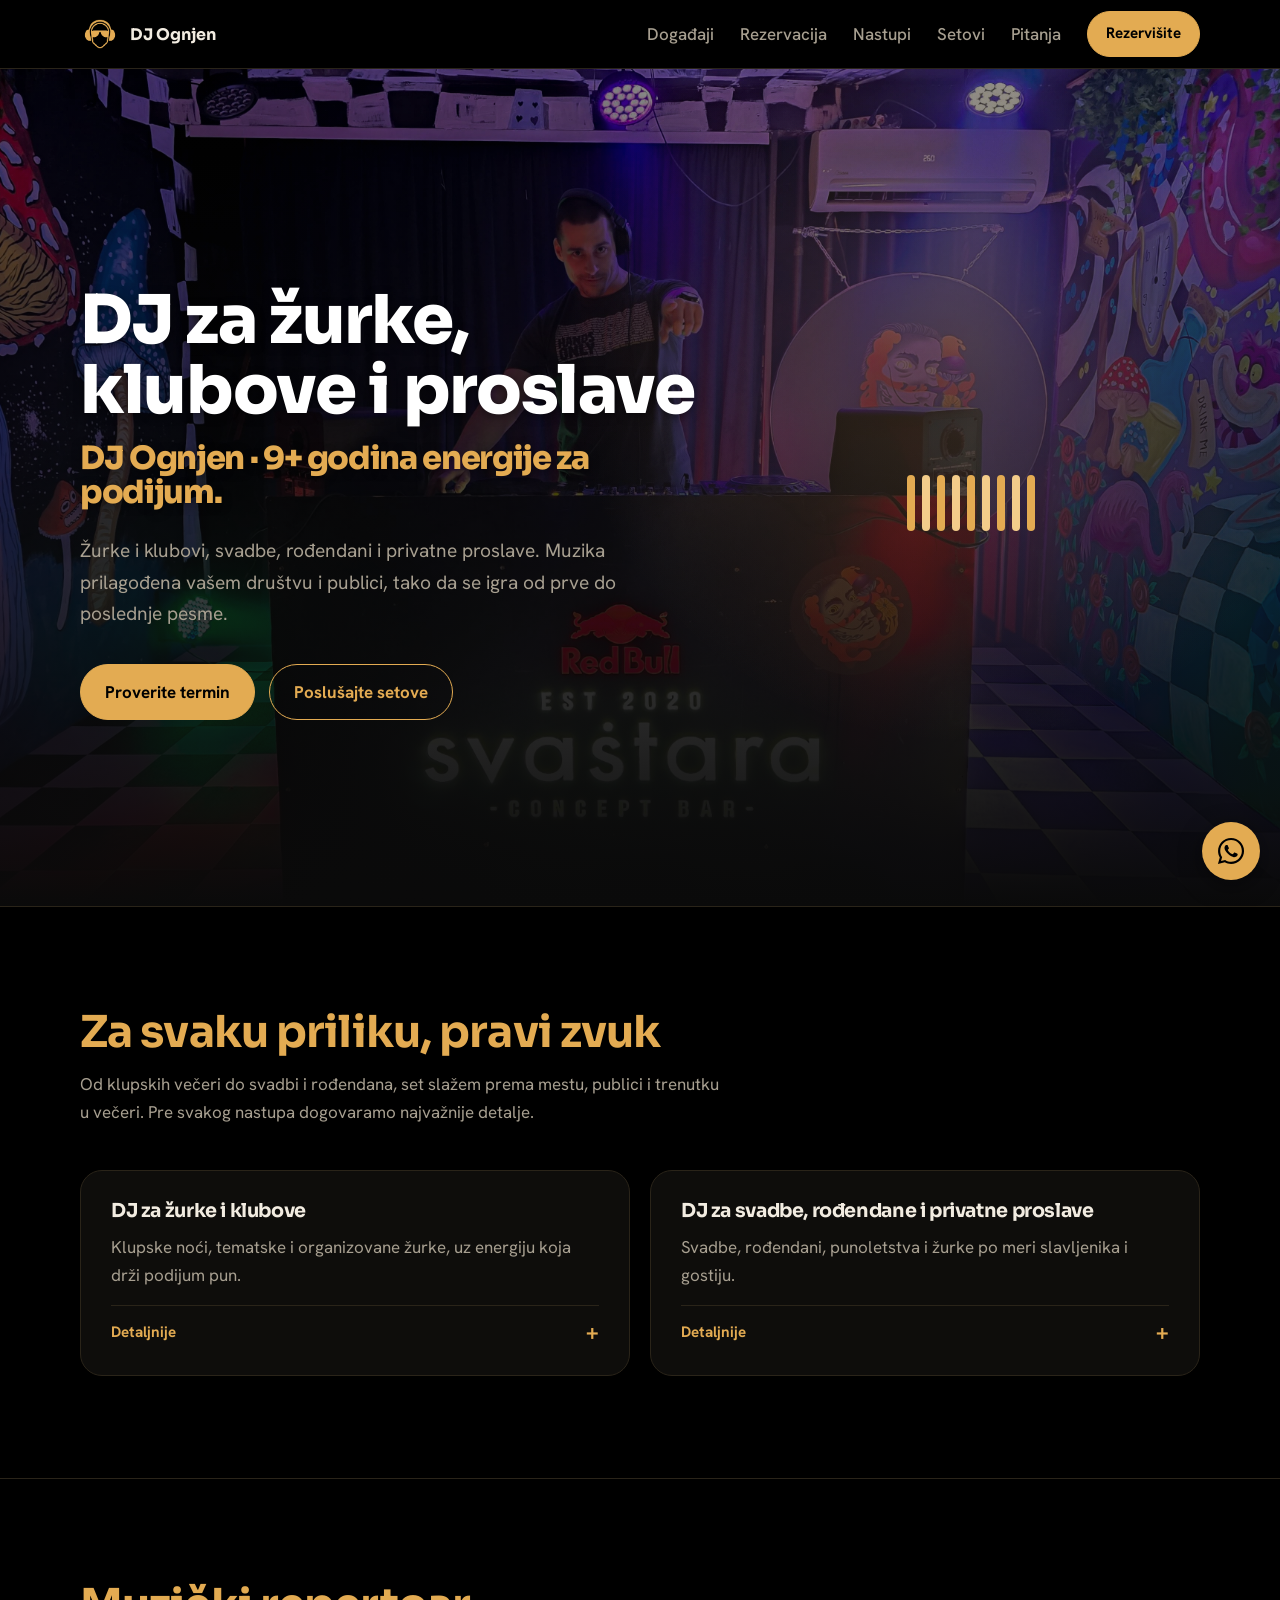
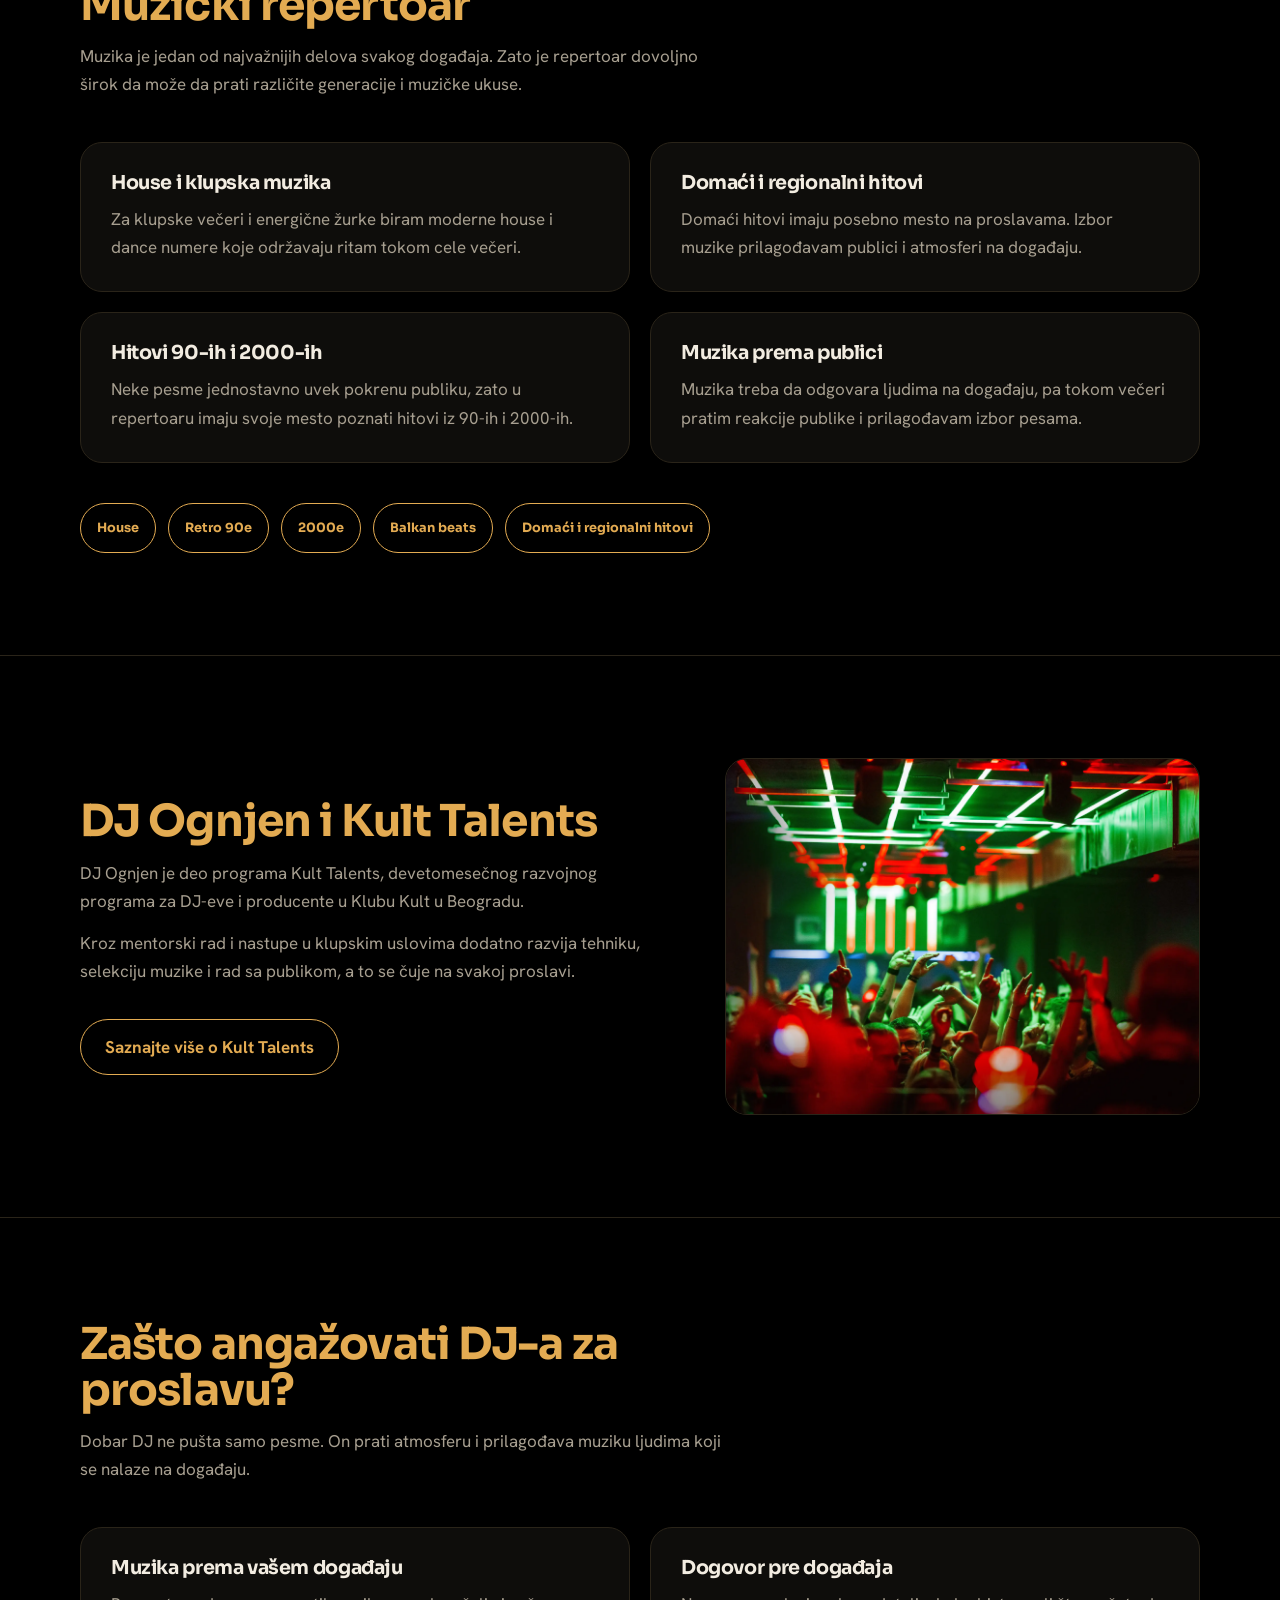
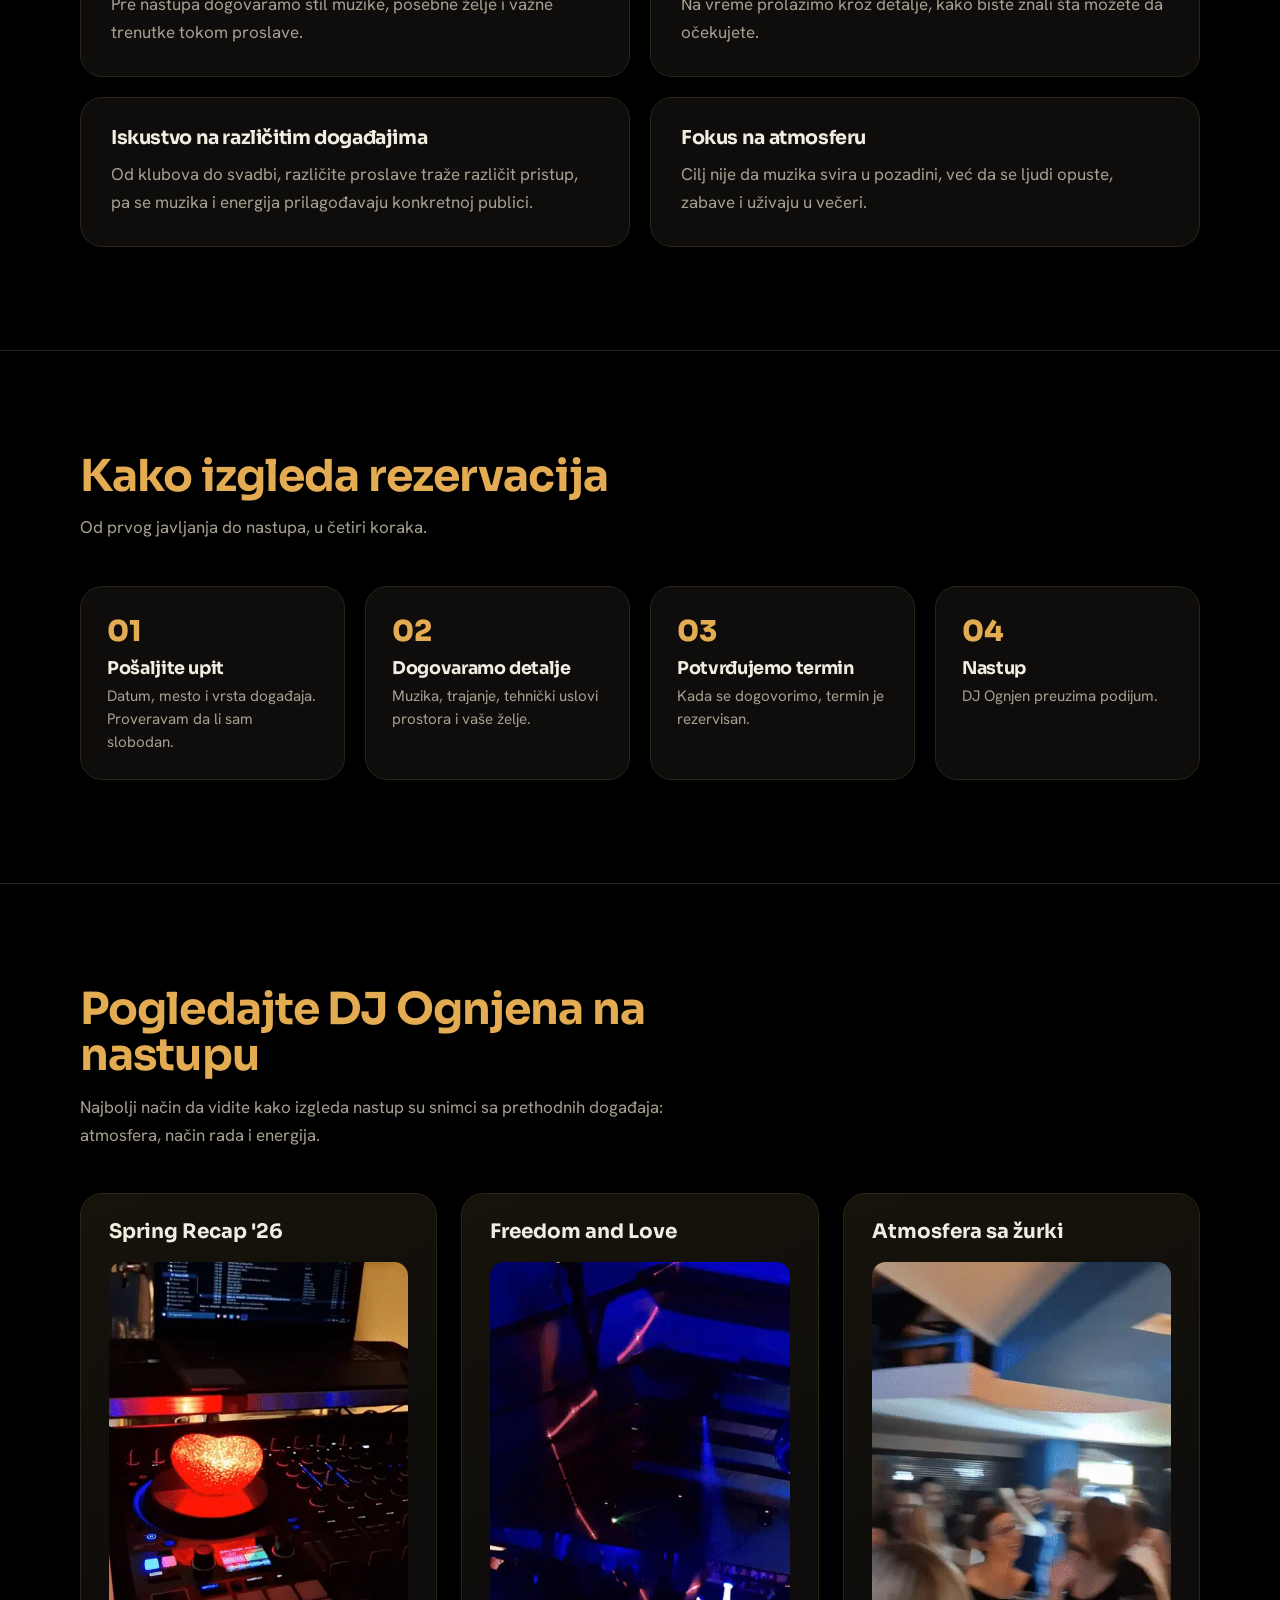
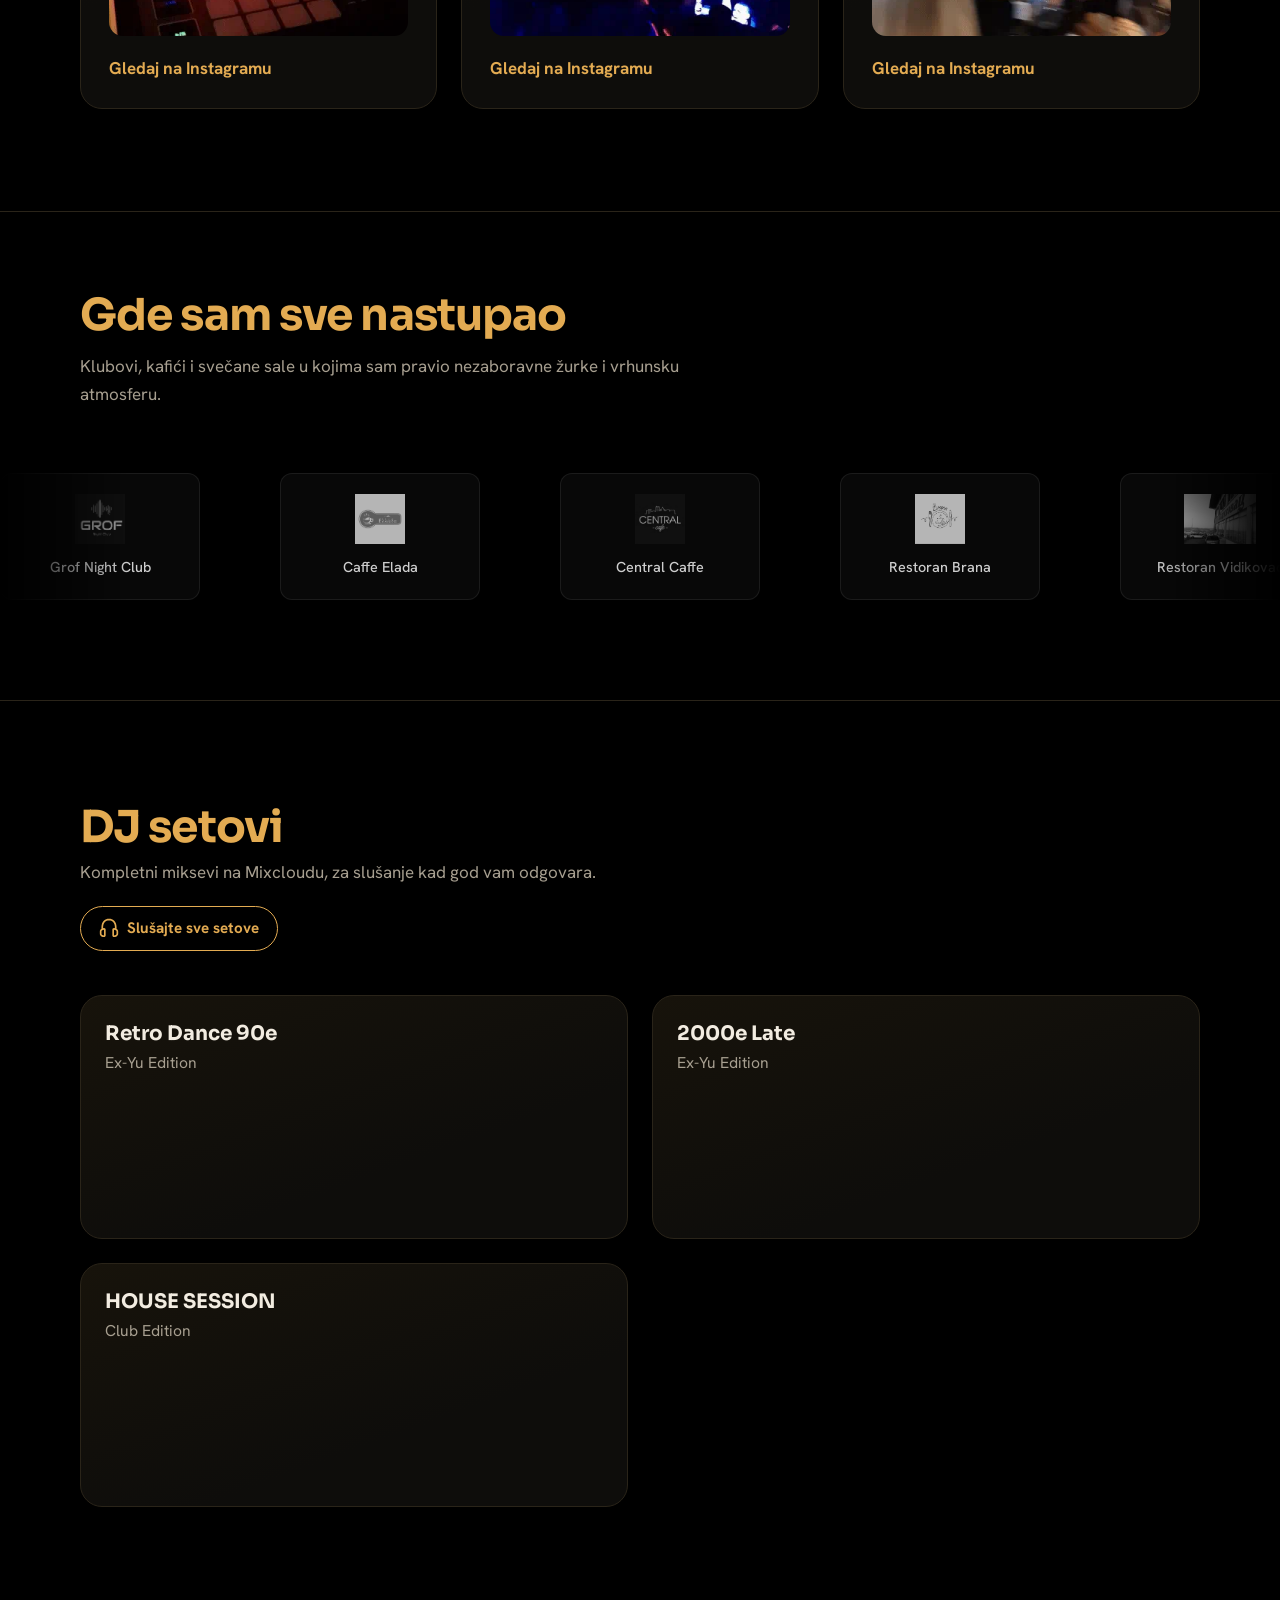
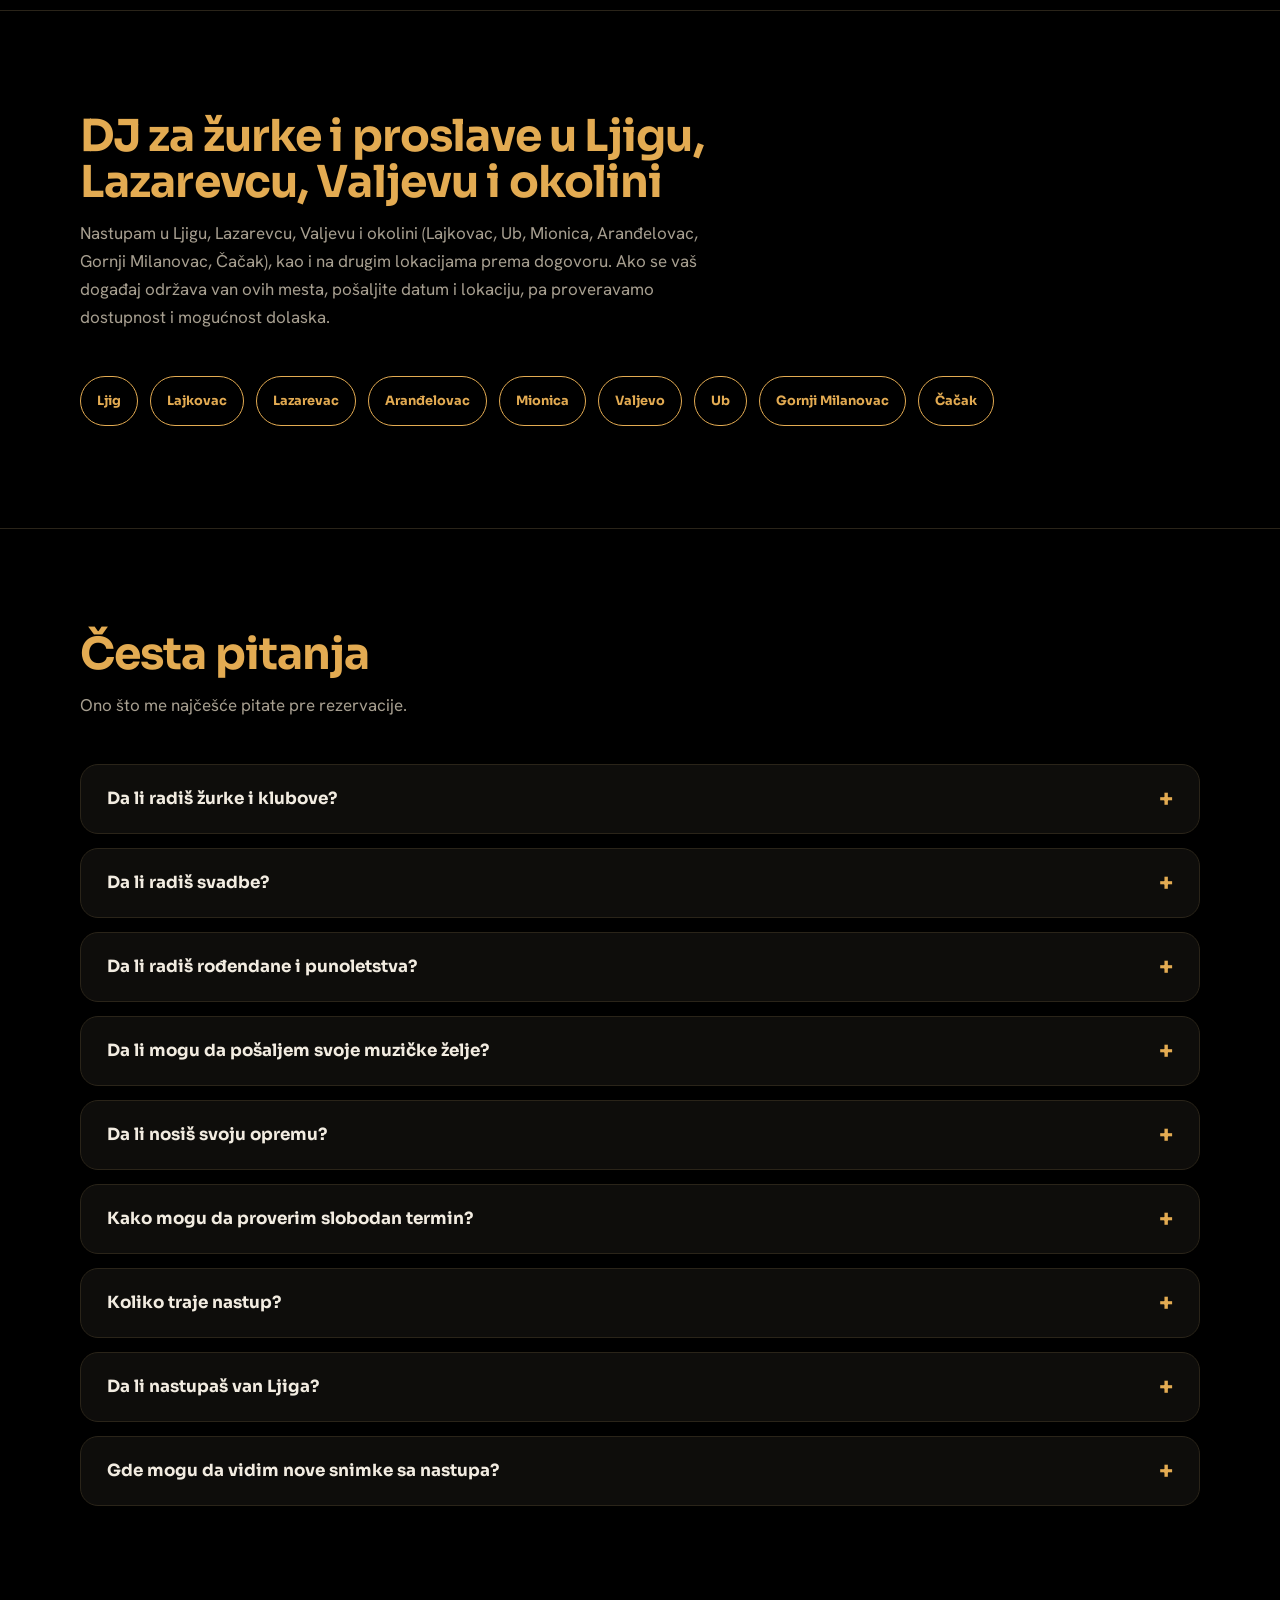
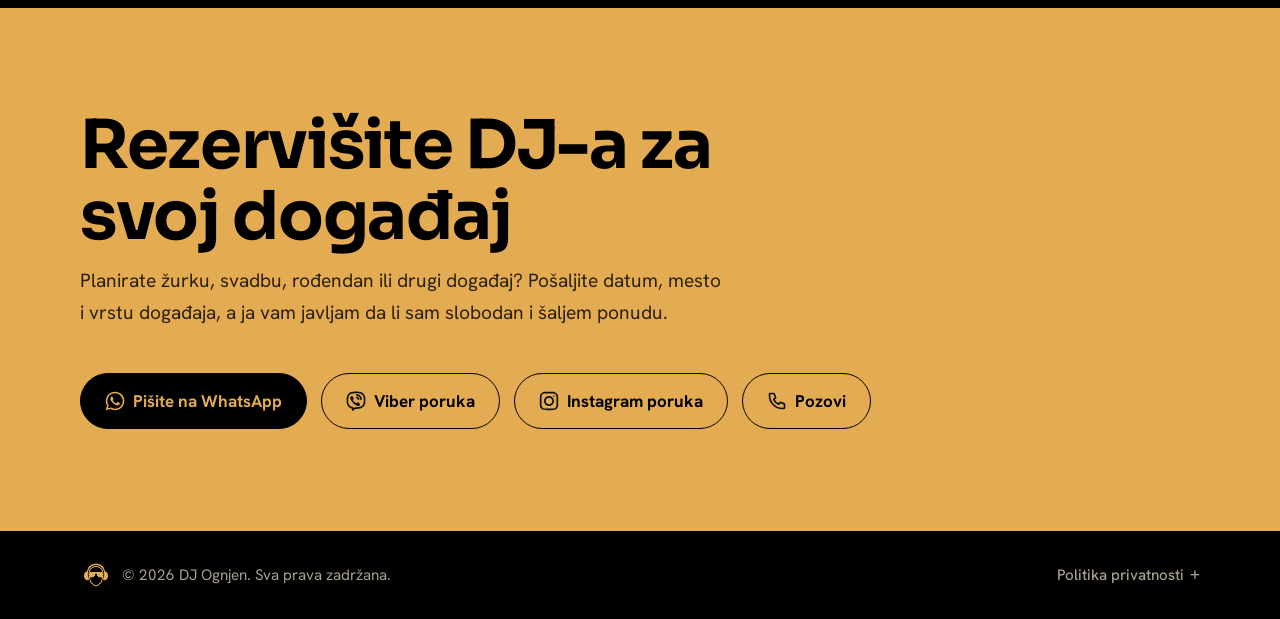
==== index.html @ 10822135 "dodate posebne strane za zurke, svadbe i rodjendane" ====
<!DOCTYPE html>
<html lang="sr">

<head>
    <meta charset="utf-8">
    <meta name="viewport" content="width=device-width, initial-scale=1, viewport-fit=cover">
    <title>DJ za žurke, klubove i proslave | DJ Ognjen | Ljig, Lazarevac</title>
    <meta name="description"
        content="DJ Ognjen: DJ za žurke, klubove, svadbe, rođendane i privatne proslave. 9+ godina iskustva, muzika po meri publike. Ljig, Lazarevac, Valjevo i okolina.">
    <meta name="robots" content="index, follow">
    <link rel="canonical" href="https://djognjen.rs/">

    <meta property="og:type" content="website">
    <meta property="og:site_name" content="DJ Ognjen">
    <meta property="og:title" content="DJ za žurke, klubove i proslave | DJ Ognjen | Ljig, Lazarevac">
    <meta property="og:description"
        content="DJ Ognjen: DJ za žurke, klubove, svadbe, rođendane i privatne proslave. 9+ godina iskustva, muzika po meri publike. Ljig, Lazarevac, Valjevo i okolina.">
    <meta property="og:image" content="https://djognjen.rs/img/favicons/og-image.jpg">
    <meta property="og:url" content="https://djognjen.rs/">
    <meta property="og:locale" content="sr_RS">
    <meta name="twitter:card" content="summary_large_image">

    <meta name="theme-color" content="#000000">
    <link rel="icon" href="/img/favicons/favicon.ico" sizes="32x32">
    <link rel="icon" href="/img/favicons/favicon.svg" type="image/svg+xml">
    <link rel="icon" href="/img/favicons/favicon-96x96.png" sizes="96x96" type="image/png">
    <link rel="apple-touch-icon" href="/img/favicons/apple-touch-icon.png">
    <link rel="manifest" href="/manifest.json">
    <meta name="mobile-web-app-capable" content="yes">
    <meta name="apple-mobile-web-app-capable" content="yes">
    <meta name="apple-mobile-web-app-status-bar-style" content="black-translucent">
    <meta name="apple-mobile-web-app-title" content="DJ Ognjen">

    <link rel="preconnect" href="https://fonts.googleapis.com">
    <link rel="preconnect" href="https://fonts.gstatic.com" crossorigin>
    <link rel="preload" as="style"
        href="https://fonts.googleapis.com/css2?family=Sora:wght@500;700;800&family=Hanken+Grotesk:wght@400;500;700&display=swap">
    <link
        href="https://fonts.googleapis.com/css2?family=Sora:wght@500;700;800&family=Hanken+Grotesk:wght@400;500;700&display=swap"
        rel="stylesheet" media="print" onload="this.media='all'">
    <noscript>
        <link
            href="https://fonts.googleapis.com/css2?family=Sora:wght@500;700;800&family=Hanken+Grotesk:wght@400;500;700&display=swap"
            rel="stylesheet">
    </noscript>

    <link rel="stylesheet" href="/css/style.css">

    <link rel="preload" as="image" href="/img/logo.webp" fetchpriority="high">
    <link rel="preload" as="image" href="/img/hero.webp" fetchpriority="high">

    <script type="application/ld+json">
    {
        "@context": "https://schema.org",
        "@type": "MusicGroup",
        "name": "DJ Ognjen",
        "url": "https://djognjen.rs/",
        "image": "https://djognjen.rs/img/favicons/og-image.jpg",
        "description": "DJ Ognjen: 9+ godina iskustva. DJ za žurke, klubove, svadbe, rođendane i privatne proslave.",
        "genre": ["House", "Retro 90e", "Retro 2000e", "Balkan beats"],
        "foundingDate": "2017",
        "address": {
            "@type": "PostalAddress",
            "addressLocality": "Ljig",
            "addressCountry": "RS"
        },
        "areaServed": [
            { "@type": "City", "name": "Ljig" },
            { "@type": "City", "name": "Lajkovac" },
            { "@type": "City", "name": "Lazarevac" },
            { "@type": "City", "name": "Ub" },
            { "@type": "City", "name": "Aranđelovac" },
            { "@type": "City", "name": "Mionica" },
            { "@type": "City", "name": "Valjevo" },
            { "@type": "City", "name": "Gornji Milanovac" },
            { "@type": "City", "name": "Čačak" }
        ],
        "contactPoint": {
            "@type": "ContactPoint",
            "telephone": "+381640323344",
            "contactType": "booking",
            "availableLanguage": "Serbian"
        },
        "sameAs": [
            "https://www.instagram.com/oggnj3n",
            "https://www.mixcloud.com/djognjen/"
        ]
    }
    </script>
    <script type="application/ld+json">
    {
        "@context": "https://schema.org",
        "@type": "FAQPage",
        "mainEntity": [
            {
                "@type": "Question",
                "name": "Da li radiš žurke i klubove?",
                "acceptedAnswer": {
                    "@type": "Answer",
                    "text": "Da. Nastupam u klubovima, lokalima i na organizovanim žurkama. Repertoar se dogovara prema konceptu večeri i publici, a tokom nastupa ga prilagođavam reakciji podijuma."
                }
            },
            {
                "@type": "Question",
                "name": "Da li radiš svadbe?",
                "acceptedAnswer": {
                    "@type": "Answer",
                    "text": "Da. Radim svadbe i druge privatne proslave. Muziku, prvi ples i posebne želje dogovaram unapred sa mladencima, a tokom večeri pratim atmosferu i goste."
                }
            },
            {
                "@type": "Question",
                "name": "Da li radiš rođendane i punoletstva?",
                "acceptedAnswer": {
                    "@type": "Answer",
                    "text": "Da. Rođendani, punoletstva, godišnjice i privatne žurke spadaju među događaje za koje možete poslati upit."
                }
            },
            {
                "@type": "Question",
                "name": "Da li mogu da pošaljem svoje muzičke želje?",
                "acceptedAnswer": {
                    "@type": "Answer",
                    "text": "Naravno. Pre događaja možete poslati omiljene pesme i izvođače, kao i pesme koje ne želite da čujete. Na nastupu se oslanjam na taj dogovor i čitanje publike uživo."
                }
            },
            {
                "@type": "Question",
                "name": "Da li nosiš svoju opremu?",
                "acceptedAnswer": {
                    "@type": "Answer",
                    "text": "Donosim svoj DJ kontroler i prateću DJ opremu. Ozvučenje i rasvetu obezbeđuje klub, sala ili organizator. Ako prostor već ima ozvučenje, povezujem se na postojeći sistem. Tehničke uslove proveravamo unapred, tako da na dan događaja nema iznenađenja."
                }
            },
            {
                "@type": "Question",
                "name": "Kako mogu da proverim slobodan termin?",
                "acceptedAnswer": {
                    "@type": "Answer",
                    "text": "Pošaljite datum, mesto i vrstu događaja, pa proveravam dostupnost. Za vikende, praznike i sezonu proslava javite se čim odredite datum, jer se popularni termini brzo popune."
                }
            },
            {
                "@type": "Question",
                "name": "Koliko traje nastup?",
                "acceptedAnswer": {
                    "@type": "Answer",
                    "text": "Zavisi od tipa događaja. Nastupi u klubu traju obično 4 do 5 sati, dok se za svadbe, rođendane i druge proslave trajanje dogovara unapred, prema planu večeri."
                }
            },
            {
                "@type": "Question",
                "name": "Da li nastupaš van Ljiga?",
                "acceptedAnswer": {
                    "@type": "Answer",
                    "text": "Da. Nastupam u Ljigu, Lazarevcu, Valjevu i okolini (Lajkovac, Ub, Mionica, Aranđelovac, Gornji Milanovac, Čačak), kao i na drugim lokacijama prema dogovoru. Za mesta van toga javite datum i lokaciju, pa proveravamo mogućnost dolaska."
                }
            },
            {
                "@type": "Question",
                "name": "Gde mogu da vidim nove snimke sa nastupa?",
                "acceptedAnswer": {
                    "@type": "Answer",
                    "text": "Nove fotografije i snimke sa događaja redovno objavljujem na Instagramu (@oggnj3n), a kompletne setove možete poslušati na Mixcloudu."
                }
            }
        ]
    }
    </script>

    <script async src="https://www.googletagmanager.com/gtag/js?id=G-SZ9KCWGFEX"></script>
    <script>
        window.dataLayer = window.dataLayer || [];
        function gtag() { dataLayer.push(arguments); }
        gtag('js', new Date());

        gtag('config', 'G-SZ9KCWGFEX');
    </script>

</head>

<body>

    <header>
        <div class="wrap bar">
            <a class="brand" href="#top" aria-label="DJ Ognjen, na vrh">
                <img src="/img/logo.webp" alt="DJ Ognjen logo: glava sa slušalicama i naočarima">DJ Ognjen
            </a>
            <nav aria-label="Glavna navigacija">
                <a href="#repertoar">Događaji</a>
                <a href="#saradnja">Rezervacija</a>
                <a href="#nastupi">Nastupi</a>
                <a href="#setovi">Setovi</a>
                <a href="#faq">Pitanja</a>
                <a class="btn solid sm" href="#kontakt" data-ga-event="nav_rezervisi_click"
                    data-ga-location="header">Rezervišite</a>
            </nav>
        </div>
    </header>

    <main id="top">
        <div class="hero">
            <div class="wrap">
                <div>
                    <h1>DJ za žurke, klubove i proslave<span>DJ Ognjen · 9+ godina energije za podijum.</span></h1>
                    <p class="lead">Žurke i klubovi, svadbe, rođendani i privatne proslave. Muzika prilagođena
                        vašem društvu i publici, tako da se igra od prve do poslednje pesme.</p>
                    <div class="cta">
                        <a class="btn solid" href="https://wa.me/381640323344" target="_blank" rel="noopener"
                            data-ga-event="whatsapp_click" data-ga-location="hero">Proverite termin</a>
                        <a class="btn ghost" href="#setovi" data-ga-event="sets_click"
                            data-ga-location="hero">Poslušajte
                            setove</a>
                    </div>
                </div>
                <div class="stage">
                    <div class="eq" aria-hidden="true"><i></i><i></i><i></i><i></i><i></i><i></i><i></i><i></i><i></i>
                    </div>
                </div>
            </div>
        </div>

        <section id="repertoar">
            <div class="wrap">
                <div class="head">
                    <h2>Za svaku priliku, pravi zvuk</h2>
                    <p>Od klupskih večeri do svadbi i rođendana, set slažem prema mestu, publici i trenutku u
                        večeri. Pre svakog nastupa dogovaramo najvažnije detalje.</p>
                </div>
                <div class="events two">
                    <div class="card">
                        <h3>DJ za žurke i klubove</h3>
                        <p>Klupske noći, tematske i organizovane žurke, uz energiju koja drži podijum pun.</p>
                        <details class="more">
                            <summary>Detaljnije</summary>
                            <div class="more-body">
                                <p>Repertoar prilagođavam prostoru, publici i konceptu večeri, a set se menja u hodu,
                                    prema reakciji podijuma. Klupski nastup najčešće traje 4 do 5 sati, zavisno od
                                    dogovora i radnog vremena lokala. Početak može biti mirniji, a kako se klub puni,
                                    tako raste i energija.</p>
                                <p>Za nastup donosim svoj DJ kontroler i prateću DJ opremu, a ozvučenje obezbeđuje klub
                                    ili organizator. Pre nastupa proveravamo tehničke uslove i način povezivanja.</p>
                                <p>Vlasnici klubova i organizatori: pošaljite datum, lokaciju i koncept večeri.</p>
                            </div>
                        </details>
                        <!-- TODO: link ka stranici "DJ za žurke i klubove" kad bude gotova -->
                    </div>
                    <div class="card">
                        <h3>DJ za svadbe, rođendane i privatne proslave</h3>
                        <p>Svadbe, rođendani, punoletstva i žurke po meri slavljenika i gostiju.</p>
                        <details class="more">
                            <summary>Detaljnije</summary>
                            <div class="more-body">
                                <p>Svaka proslava ima svoju publiku, pa muziku ne biram po unapred napravljenom spisku.
                                    Radim svadbe, rođendane, punoletstva, privatne žurke, godišnjice i proslave firmi, u
                                    restoranu ili sali. Trajanje se dogovara unapred, prema planu večeri.</p>
                                <p>Pošaljite pesme koje obavezno želite da čujete, kao i one koje treba izbeći. Na
                                    svadbama unapred dogovaramo i prvi ples i važne trenutke večeri, a repertoar gradim
                                    oko vas i vaših gostiju, ne oko gotove plejliste sa interneta.</p>
                            </div>
                        </details>
                        <!-- TODO: linkovi ka stranicama "DJ za svadbe" i "DJ za rođendane" kad budu gotove -->
                    </div>
                    <!--
                    <div class="card">
                        <h3>Korporativni događaji</h3>
                        <p>Muzika koja prati program i podiže atmosferu kad dođe vreme za ples.</p>
                        <details class="more">
                            <summary>Detaljnije</summary>
                            <div class="more-body">
                                <p>Gala večeri, promocije i proslave firmi, gde je muzika u službi programa, ne obrnuto. Set
                                    je odmeren tokom zvaničnog dela - govora, nagrada, prezentacija - a energija se podiže
                                    kada dođe vreme za opušteniji deo večeri.</p>
                                <p>Usklađujem se sa organizatorom ili agencijom oko satnice, brenda i eventualnih posebnih
                                    najava, tako da sve teče po planu bez iznenađenja.</p>
                            </div>
                        </details>
                    </div>
                    -->
                </div>
            </div>
        </section>

        <section id="muzika">
            <div class="wrap">
                <div class="head">
                    <h2>Muzički repertoar</h2>
                    <p>Muzika je jedan od najvažnijih delova svakog događaja. Zato je repertoar dovoljno širok da može
                        da prati različite generacije i muzičke ukuse.</p>
                </div>
                <div class="events two equal">
                    <div class="card">
                        <h3>House i klupska muzika</h3>
                        <p>Za klupske večeri i energične žurke biram moderne house i dance numere koje održavaju ritam
                            tokom cele večeri.</p>
                    </div>
                    <div class="card">
                        <h3>Domaći i regionalni hitovi</h3>
                        <p>Domaći hitovi imaju posebno mesto na proslavama. Izbor muzike prilagođavam publici i
                            atmosferi na događaju.</p>
                    </div>
                    <div class="card">
                        <h3>Hitovi 90-ih i 2000-ih</h3>
                        <p>Neke pesme jednostavno uvek pokrenu publiku, zato u repertoaru imaju svoje mesto poznati
                            hitovi iz 90-ih i 2000-ih.</p>
                    </div>
                    <div class="card">
                        <h3>Muzika prema publici</h3>
                        <p>Muzika treba da odgovara ljudima na događaju, pa tokom večeri pratim reakcije publike i
                            prilagođavam izbor pesama.</p>
                    </div>
                </div>
                <div class="genres" aria-label="Žanrovi">
                    <span>House</span>
                    <span>Retro 90e</span>
                    <span>2000e</span>
                    <span>Balkan beats</span>
                    <span>Domaći i regionalni hitovi</span>
                </div>
            </div>
        </section>

        <section id="kult-talents">
            <div class="wrap">
                <div class="split">
                    <div>
                        <div class="head">
                            <h2>DJ Ognjen i Kult Talents</h2>
                            <p>
                                DJ Ognjen je deo programa Kult Talents, devetomesečnog razvojnog programa za DJ-eve i
                                producente u Klubu Kult u Beogradu.
                            </p>
                            <p>
                                Kroz mentorski rad i nastupe u klupskim uslovima
                                dodatno razvija tehniku, selekciju muzike i rad sa publikom, a to se čuje na svakoj
                                proslavi.
                            </p>
                        </div>
                        <div class="cta">
                            <a class="btn ghost" href="https://kult-talents.com/" target="_blank" rel="noopener"
                                data-ga-event="kult_talents_click" data-ga-location="kult-talents">Saznajte više o Kult
                                Talents</a>
                        </div>
                    </div>
                    <img class="split-img" src="/img/media/kult-talents.webp"
                        alt="DJ Ognjen i Kult Talents program u Klubu Kult, Beograd" loading="lazy">
                </div>
            </div>
        </section>

        <section id="zasto-dj">
            <div class="wrap">
                <div class="head">
                    <h2>Zašto angažovati DJ-a za proslavu?</h2>
                    <p>Dobar DJ ne pušta samo pesme. On prati atmosferu i prilagođava muziku ljudima koji se nalaze na
                        događaju.</p>
                </div>
                <div class="events two equal">
                    <div class="card">
                        <h3>Muzika prema vašem događaju</h3>
                        <p>Pre nastupa dogovaramo stil muzike, posebne želje i važne trenutke tokom proslave.</p>
                    </div>
                    <div class="card">
                        <h3>Dogovor pre događaja</h3>
                        <p>Na vreme prolazimo kroz detalje, kako biste znali šta možete da očekujete.</p>
                    </div>
                    <div class="card">
                        <h3>Iskustvo na različitim događajima</h3>
                        <p>Od klubova do svadbi, različite proslave traže različit pristup, pa se muzika i energija
                            prilagođavaju konkretnoj publici.</p>
                    </div>
                    <div class="card">
                        <h3>Fokus na atmosferu</h3>
                        <p>Cilj nije da muzika svira u pozadini, već da se ljudi opuste, zabave i uživaju u večeri.</p>
                    </div>
                </div>
            </div>
        </section>

        <section id="saradnja">
            <div class="wrap">
                <div class="head">
                    <h2>Kako izgleda rezervacija</h2>
                    <p>Od prvog javljanja do nastupa, u četiri koraka.</p>
                </div>
                <div class="steps">
                    <div class="step">
                        <span class="step-num">01</span>
                        <h3>Pošaljite upit</h3>
                        <p>Datum, mesto i vrsta događaja. Proveravam da li sam slobodan.</p>
                    </div>
                    <div class="step">
                        <span class="step-num">02</span>
                        <h3>Dogovaramo detalje</h3>
                        <p>Muzika, trajanje, tehnički uslovi prostora i vaše želje.</p>
                    </div>
                    <div class="step">
                        <span class="step-num">03</span>
                        <h3>Potvrđujemo termin</h3>
                        <p>Kada se dogovorimo, termin je rezervisan.</p>
                    </div>
                    <div class="step">
                        <span class="step-num">04</span>
                        <h3>Nastup</h3>
                        <p>DJ Ognjen preuzima podijum.</p>
                    </div>
                </div>
            </div>
        </section>

        <section id="nastupi">
            <div class="wrap">
                <div class="head">
                    <h2>Pogledajte DJ Ognjena na nastupu</h2>
                    <p>Najbolji način da vidite kako izgleda nastup su snimci sa prethodnih događaja: atmosfera, način
                        rada i energija.</p>
                </div>
                <div class="links">
                    <a class="tile media" href="https://www.instagram.com/reel/DavFxQitzUZ/" target="_blank"
                        rel="noopener" data-ga-event="instagram_reel_click" data-ga-location="nastupi"
                        data-ga-item="spring_recap">
                        <b>Spring Recap '26</b>
                        <img src="/img/media/spring-recap.webp" alt="Spring Recap 2026" loading="lazy">
                        <span class="go">Gledaj na Instagramu</span>
                    </a>
                    <a class="tile media" href="https://www.instagram.com/reel/DYHOFGDtSrP/" target="_blank"
                        rel="noopener" data-ga-event="instagram_reel_click" data-ga-location="nastupi"
                        data-ga-item="freedom_and_love">
                        <b>Freedom and Love</b>
                        <img src="/img/media/freedom-and-love.webp" alt="Freedom and Love" loading="lazy">
                        <span class="go">Gledaj na Instagramu</span>
                    </a>
                    <a class="tile media"
                        href="https://www.instagram.com/s/aGlnaGxpZ2h0OjE3ODg3MTQ5MDUzNjI1Mzg4?story_media_id=3857231622181827189_1581443572&amp;stkn=MWR3MGIxeGh4OXYxaA%3D%3D"
                        target="_blank" rel="noopener" data-ga-event="instagram_reel_click" data-ga-location="nastupi"
                        data-ga-item="atmosfera">
                        <b>Atmosfera sa žurki</b>
                        <img src="/img/media/party-atmosphere.webp" alt="Atmosfera sa žurki" loading="lazy">
                        <span class="go">Gledaj na Instagramu</span>
                    </a>
                </div>
            </div>
        </section>

        <section id="gde-sam-nastupao">
            <div class="wrap">
                <div class="head">
                    <h2>Gde sam sve nastupao</h2>
                    <p>Klubovi, kafići i svečane sale u kojima sam pravio nezaboravne žurke i vrhunsku atmosferu.</p>
                </div>
            </div>
            <div class="venues-carousel">
                <div class="venues-track">
                    <div class="venue-card">
                        <img src="/img/venues/grof-night-club-ljig.webp" alt="Grof Night Club" loading="lazy"
                            width="240" height="160">
                        <span>Grof Night Club</span>
                    </div>
                    <div class="venue-card">
                        <img src="/img/venues/caffe-elada-ljig.webp" alt="Caffe Elada" loading="lazy" width="160"
                            height="80">
                        <span>Caffe Elada</span>
                    </div>
                    <div class="venue-card">
                        <img src="/img/venues/central-caffe-lazarevac.webp" alt="Central Caffe" loading="lazy"
                            width="160" height="80">
                        <span>Central Caffe</span>
                    </div>
                    <div class="venue-card">
                        <img src="/img/venues/restoran-brana-ljig.webp" alt="Restoran Brana Ljig" loading="lazy"
                            width="240" height="160">
                        <span>Restoran Brana</span>
                    </div>
                    <div class="venue-card">
                        <img src="/img/venues/restoran-vidikovac-ljig.webp" alt="Restoran Vidikovac Ljig" loading="lazy"
                            width="160" height="80">
                        <span>Restoran Vidikovac</span>
                    </div>
                    <div class="venue-card">
                        <img src="/img/venues/svecana-sala-busic-brancic.webp" alt="Svečana Sala Bušić Brančić"
                            loading="lazy" width="160" height="80">
                        <span>Svečana Sala Bušić</span>
                    </div>
                    <div class="venue-card">
                        <img src="/img/venues/d-lux-event-centar-mionica.webp" alt="D LUX Event Centar Mionica"
                            loading="lazy" width="240" height="160">
                        <span>D LUX Event Centar</span>
                    </div>
                    <div class="venue-card">
                        <img src="/img/venues/restoran-vizija-bogovadja.webp" alt="Restoran Vizija Bogovadja"
                            loading="lazy" width="160" height="80">
                        <span>Restoran Vizija</span>
                    </div>
                    <div class="venue-card">
                        <img src="/img/venues/svecana-sala-crystal-lux-sombor.webp"
                            alt="Svečana Sala Crystal Lux Sombor" loading="lazy" width="160" height="80">
                        <span>Svečana Sala Crystal Lux</span>
                    </div>
                    <div class="venue-card" aria-hidden="true">
                        <img src="/img/venues/grof-night-club-ljig.webp" alt="Grof Night Club" loading="lazy"
                            width="240" height="160">
                        <span>Grof Night Club</span>
                    </div>
                    <div class="venue-card" aria-hidden="true">
                        <img src="/img/venues/caffe-elada-ljig.webp" alt="Caffe Elada" loading="lazy" width="160"
                            height="80">
                        <span>Caffe Elada</span>
                    </div>
                    <div class="venue-card" aria-hidden="true">
                        <img src="/img/venues/central-caffe-lazarevac.webp" alt="Central Caffe" loading="lazy"
                            width="160" height="80">
                        <span>Central Caffe</span>
                    </div>
                    <div class="venue-card" aria-hidden="true">
                        <img src="/img/venues/restoran-brana-ljig.webp" alt="Restoran Brana Ljig" loading="lazy"
                            width="240" height="160">
                        <span>Restoran Brana</span>
                    </div>
                    <div class="venue-card" aria-hidden="true">
                        <img src="/img/venues/restoran-vidikovac-ljig.webp" alt="Restoran Vidikovac Ljig" loading="lazy"
                            width="160" height="80">
                        <span>Restoran Vidikovac</span>
                    </div>
                    <div class="venue-card" aria-hidden="true">
                        <img src="/img/venues/svecana-sala-busic-brancic.webp" alt="Svečana Sala Bušić Brančić"
                            loading="lazy" width="160" height="80">
                        <span>Svečana Sala Bušić</span>
                    </div>
                    <div class="venue-card" aria-hidden="true">
                        <img src="/img/venues/d-lux-event-centar-mionica.webp" alt="D LUX Event Centar Mionica"
                            loading="lazy" width="240" height="160">
                        <span>D LUX Event Centar</span>
                    </div>
                    <div class="venue-card" aria-hidden="true">
                        <img src="/img/venues/restoran-vizija-bogovadja.webp" alt="Restoran Vizija Bogovadja"
                            loading="lazy" width="160" height="80">
                        <span>Restoran Vizija</span>
                    </div>
                    <div class="venue-card" aria-hidden="true">
                        <img src="/img/venues/svecana-sala-crystal-lux-sombor.webp"
                            alt="Svečana Sala Crystal Lux Sombor" loading="lazy" width="160" height="80">
                        <span>Svečana Sala Crystal Lux</span>
                    </div>
                </div>
            </div>
        </section>

        <section id="setovi">
            <div class="wrap">
                <div class="head">
                    <div>
                        <h2>DJ setovi</h2>
                        <p>Kompletni miksevi na Mixcloudu, za slušanje kad god vam odgovara.</p>
                    </div>
                    <a class="btn ghost sm" href="https://www.mixcloud.com/djognjen/" target="_blank" rel="noopener"
                        data-ga-event="mixcloud_click" data-ga-location="setovi">
                        <img src="/img/icons/headphones.svg" alt="" width="20" height="20">
                        Slušajte sve setove
                    </a>
                </div>
                <div class="links two">
                    <div class="set-embed">
                        <div class="set-embed-head"><b>Retro Dance 90e</b><br><small>Ex-Yu Edition</small></div>
                        <iframe title="Mixcloud plejer: Retro Dance 90e"
                            src="https://player-widget.mixcloud.com/widget/iframe/?hide_cover=1&feed=%2Fdjognjen%2Fretro-dance-90e-ex-yu-edition-dj-ognjen%2F&utm_medium=share&utm_source=embed&utm_content=show&utm_term=VXNlcjoxNjQ0MDQzMg%3D%3D"
                            loading="lazy" allow="encrypted-media; fullscreen; autoplay; idle-detection; web-share;">
                        </iframe>
                    </div>
                    <div class="set-embed">
                        <div class="set-embed-head"><b>2000e Late</b><br><small>Ex-Yu Edition</small></div>
                        <iframe title="Mixcloud plejer: 2000e Late Vol. 1"
                            src="https://player-widget.mixcloud.com/widget/iframe/?hide_cover=1&feed=%2Fdjognjen%2F2000e-late-vol-1-ex-yu-edition-dj-ognjen%2F&utm_medium=share&utm_source=embed&utm_content=show&utm_term=VXNlcjoxNjQ0MDQzMg%3D%3D"
                            loading="lazy" allow="encrypted-media; fullscreen; autoplay; idle-detection; web-share;">
                        </iframe>
                    </div>
                    <div class="set-embed">
                        <div class="set-embed-head"><b>HOUSE SESSION</b><br><small>Club Edition</small></div>
                        <iframe width="100%" height="120"
                            src="https://player-widget.mixcloud.com/widget/iframe/?hide_cover=1&feed=%2Fdjognjen%2Fhouse-session-vol-1-club-edition-dj-ognjen-kulttalents%2F&utm_medium=share&utm_source=embed&utm_content=show&utm_term=VXNlcjoxNjQ0MDQzMg%3D%3D"
                            loading="lazy"
                            allow="encrypted-media; fullscreen; autoplay; idle-detection; web-share;"></iframe>
                    </div>
                </div>
            </div>
        </section>

        <section id="lokacije">
            <div class="wrap">
                <div class="head">
                    <h2>DJ za žurke i proslave u Ljigu, Lazarevcu, Valjevu i okolini</h2>
                    <p>Nastupam u Ljigu, Lazarevcu, Valjevu i okolini (Lajkovac, Ub, Mionica, Aranđelovac, Gornji
                        Milanovac, Čačak), kao i na drugim lokacijama prema dogovoru. Ako se vaš događaj održava van
                        ovih mesta, pošaljite datum i lokaciju, pa proveravamo dostupnost i mogućnost dolaska.</p>
                </div>
                <div class="genres" aria-label="Mesta nastupa">
                    <span>Ljig</span>
                    <span>Lajkovac</span>
                    <span>Lazarevac</span>
                    <span>Aranđelovac</span>
                    <span>Mionica</span>
                    <span>Valjevo</span>
                    <span>Ub</span>
                    <span>Gornji Milanovac</span>
                    <span>Čačak</span>
                </div>
            </div>
        </section>

        <section id="faq">
            <div class="wrap">
                <div class="head">
                    <h2>Česta pitanja</h2>
                    <p>Ono što me najčešće pitate pre rezervacije.</p>
                </div>
                <div class="faq-list">
                    <details class="faq-item">
                        <summary>Da li radiš žurke i klubove?</summary>
                        <div class="faq-body">
                            <p>Da. Nastupam u klubovima, lokalima i na organizovanim žurkama. Repertoar se dogovara
                                prema konceptu večeri i publici, a tokom nastupa ga prilagođavam reakciji podijuma.</p>
                        </div>
                    </details>
                    <details class="faq-item">
                        <summary>Da li radiš svadbe?</summary>
                        <div class="faq-body">
                            <p>Da. Radim svadbe i druge privatne proslave. Muziku, prvi ples i posebne želje dogovaram
                                unapred sa mladencima, a tokom večeri pratim atmosferu i goste.</p>
                        </div>
                    </details>
                    <details class="faq-item">
                        <summary>Da li radiš rođendane i punoletstva?</summary>
                        <div class="faq-body">
                            <p>Da. Rođendani, punoletstva, godišnjice i privatne žurke spadaju među događaje za koje
                                možete poslati upit.</p>
                        </div>
                    </details>
                    <details class="faq-item">
                        <summary>Da li mogu da pošaljem svoje muzičke želje?</summary>
                        <div class="faq-body">
                            <p>Naravno. Pre događaja možete poslati omiljene pesme i izvođače, kao i pesme koje ne
                                želite da čujete. Na nastupu se oslanjam na taj dogovor i čitanje publike uživo.</p>
                        </div>
                    </details>
                    <details class="faq-item">
                        <summary>Da li nosiš svoju opremu?</summary>
                        <div class="faq-body">
                            <p>Donosim svoj DJ kontroler i prateću DJ opremu. Ozvučenje i rasvetu obezbeđuje klub, sala
                                ili organizator. Ako prostor već ima ozvučenje, povezujem se na postojeći sistem.
                                Tehničke uslove proveravamo unapred, tako da na dan događaja nema iznenađenja.</p>
                        </div>
                    </details>
                    <details class="faq-item">
                        <summary>Kako mogu da proverim slobodan termin?</summary>
                        <div class="faq-body">
                            <p>Pošaljite datum, mesto i vrstu događaja, pa proveravam dostupnost. Za vikende, praznike i
                                sezonu proslava javite se čim odredite datum, jer se popularni termini brzo popune.</p>
                        </div>
                    </details>
                    <details class="faq-item">
                        <summary>Koliko traje nastup?</summary>
                        <div class="faq-body">
                            <p>Zavisi od tipa događaja. Nastupi u klubu traju obično 4 do 5 sati, dok se za svadbe,
                                rođendane i druge proslave trajanje dogovara unapred, prema planu večeri.</p>
                        </div>
                    </details>
                    <details class="faq-item">
                        <summary>Da li nastupaš van Ljiga?</summary>
                        <div class="faq-body">
                            <p>Da. Nastupam u Ljigu, Lazarevcu, Valjevu i okolini (Lajkovac, Ub, Mionica, Aranđelovac,
                                Gornji Milanovac, Čačak), kao i na drugim lokacijama prema dogovoru. Za mesta van toga
                                javite datum i lokaciju, pa proveravamo mogućnost dolaska.</p>
                        </div>
                    </details>
                    <details class="faq-item">
                        <summary>Gde mogu da vidim nove snimke sa nastupa?</summary>
                        <div class="faq-body">
                            <p>Nove fotografije i snimke sa događaja redovno objavljujem na Instagramu (<a
                                    href="https://www.instagram.com/oggnj3n" target="_blank" rel="noopener"
                                    data-ga-event="instagram_click" data-ga-location="faq">@oggnj3n</a>), a kompletne
                                setove možete poslušati na <a href="#setovi" data-ga-event="mixcloud_click"
                                    data-ga-location="faq">Mixcloudu</a>.</p>
                        </div>
                    </details>
                </div>
            </div>
        </section>

        <section id="kontakt" class="contact">
            <div class="wrap">
                <div class="head">
                    <h2>Rezervišite DJ-a za svoj događaj</h2>
                    <p>Planirate žurku, svadbu, rođendan ili drugi događaj? Pošaljite datum, mesto i vrstu događaja, a
                        ja vam javljam da li sam slobodan i šaljem ponudu.</p>
                </div>
                <div class="cta">
                    <a class="btn solid" href="https://wa.me/381640323344" target="_blank" rel="noopener"
                        data-ga-event="whatsapp_click" data-ga-location="kontakt">
                        <img src="/img/icons/whatsapp.svg" alt="" width="20" height="20">
                        Pišite na WhatsApp
                    </a>
                    <a class="btn ghost" href="viber://chat?number=%2B381640323344" target="_blank" rel="noopener"
                        data-ga-event="viber_click" data-ga-location="kontakt">
                        <img src="/img/icons/viber.svg" alt="" width="20" height="20">
                        Viber poruka
                    </a>
                    <a class="btn ghost" href="https://ig.me/m/oggnj3n" target="_blank" rel="noopener"
                        data-ga-event="instagram_click" data-ga-location="kontakt">
                        <img src="/img/icons/instagram.svg" alt="" width="20" height="20">
                        Instagram poruka
                    </a>
                    <a class="btn ghost" href="tel:+381640323344" data-ga-event="phone_click"
                        data-ga-location="kontakt">
                        <img src="/img/icons/phone.svg" alt="" width="20" height="20">
                        Pozovi
                    </a>
                </div>
                <!-- <p class="meta">Ognjen Anđelić, <a href="tel:+381640323344">+381 64 032 3344</a></p> -->
            </div>
        </section>
    </main>

    <footer>
        <div class="wrap">
            <div class="footer-left">
                <span class="brand-mini">
                    <img src="/img/logo.webp" alt="DJ Ognjen logo: glava sa slušalicama i naočarima">&copy; 2026 DJ
                    Ognjen. Sva prava zadržana.
                </span>
            </div>
            <details class="privacy">
                <summary>Politika privatnosti</summary>
                <div class="privacy-body">
                    <h3>1. Opšte informacije</h3>
                    <p>Ova Politika privatnosti objašnjava kako rukovalac podataka (DJ Ognjen) prikuplja i koristi vaše
                        podatke prilikom posete sajtu.</p>

                    <h3>2. Analitika i kolačići</h3>
                    <p>Sajt koristi Google Analytics za praćenje poseta i poboljšanje korisničkog iskustva. Pritom se
                        prikupljaju anonimizovani podaci poput vrste uređaja, internet pregledača, približne lokacije i
                        pregledanih stranica. Google Analytics postavlja analitičke kolačiće na vaš uređaj radi
                        generisanja ovih izveštaja. Ovi podaci se ne prodaju niti dele sa trećim licima, osim sa
                        kompanijom Google kao pružaocem usluge.</p>

                    <h3>3. Kontakt i rezervacije</h3>
                    <p>Podaci koje nam dostavite putem WhatsApp-a, Viber-a, Instagrama ili telefonskog poziva (ime, broj
                        telefona, detalji o događaju) koriste se isključivo u svrhu komunikacije i realizacije
                        rezervacije. Ti podaci se ne čuvaju u posebnoj eksternoj bazi niti se prosleđuju trećim licima.
                    </p>

                    <h3>4. Vaša prava</h3>
                    <p>U svakom trenutku imate pravo da zatražite pristup, ispravku ili brisanje ličnih podataka koje
                        ste podelili u razgovoru. Za sva pitanja u vezi sa zaštitom privatnosti možete nas kontaktirati
                        putem broja telefona ili profil na Instagramu navedenih u kontakt sekciji.</p>
                </div>
            </details>
        </div>
    </footer>

    <a class="whatsapp-float" href="https://wa.me/381640323344" target="_blank" rel="noopener"
        aria-label="Pišite na WhatsApp" data-ga-event="whatsapp_click" data-ga-location="float">
        <img src="/img/icons/whatsapp.svg" alt="" width="28" height="28">
    </a>

    <script src="/js/floatingButton.js" defer></script>
    <script src="/js/analytics-events.js" defer></script>

</body>

</html>
---- css/style.css ----
:root {
    --bg: #000;
    --panel: #0e0d0b;
    --line: #2a2419;
    --gold: #e3ab52;
    --gold-2: #f3cc8a;
    --text: #f2ece1;
    --muted: #a79f90;
    --display: "Sora", "Arial Black", Impact, sans-serif;
    --body: "Hanken Grotesk", system-ui, -apple-system, "Segoe UI", Arial, sans-serif;
    box-sizing: border-box;
    padding-top: env(safe-area-inset-top, 0px);
    padding-bottom: env(safe-area-inset-bottom, 0px);
}

*,
*::before,
*::after {
    box-sizing: inherit
}

html {
    scroll-behavior: smooth;
    scroll-padding-top: 84px;
    background: var(--bg)
}

body {
    margin: 0;
    background: var(--bg);
    color: var(--text);
    font: 400 1.0625rem/1.65 var(--body);
    -webkit-font-smoothing: antialiased
}

a {
    color: inherit;
    text-decoration: none
}

a:focus-visible,
button:focus-visible {
    outline: 2px solid var(--gold);
    outline-offset: 3px;
    border-radius: 6px
}

.wrap {
    width: min(1120px, 100% - 40px);
    margin-inline: auto
}

h1,
h2,
h3 {
    font-family: var(--display);
    line-height: 1.05;
    margin: 0;
    letter-spacing: -.02em
}

h2 {
    font-size: clamp(1.75rem, 4.2vw, 2.75rem);
    font-weight: 700;
    color: var(--gold)
}

p {
    margin: 0
}

header {
    position: sticky;
    top: 0;
    z-index: 10;
    background: rgba(0, 0, 0, .82);
    backdrop-filter: blur(10px);
    border-bottom: 1px solid var(--line)
}

.bar {
    display: flex;
    align-items: center;
    justify-content: space-between;
    height: 68px;
    gap: 16px
}

.brand {
    display: flex;
    align-items: center;
    gap: 10px;
    font: 700 1rem var(--display)
}

.brand img {
    width: 40px;
    height: 40px;
    border-radius: 50%
}

nav {
    display: flex;
    align-items: center;
    gap: 26px;
    font-weight: 500;
    color: var(--muted)
}

nav a:hover {
    color: var(--gold)
}

.btn {
    display: inline-flex;
    align-items: center;
    justify-content: center;
    gap: 8px;
    padding: 13px 24px;
    border-radius: 999px;
    font-weight: 700;
    border: 1.5px solid var(--gold);
    transition: background .2s, color .2s, transform .2s
}

.btn.solid {
    background: var(--gold);
    color: #000
}

.btn.solid:hover {
    background: var(--gold-2)
}

.btn.ghost {
    color: var(--gold)
}

.btn.ghost:hover {
    background: var(--gold);
    color: #000
}

.btn.sm {
    padding: 9px 18px;
    font-size: .95rem
}

.btn img {
    width: 20px;
    height: 20px;
    flex: none
}

.hero {
    min-height: 93vh;
    padding: clamp(100px, 12vw, 140px) 0 clamp(56px, 9vw, 110px);
    position: relative;
    overflow: hidden;
    display: flex;
    align-items: center;
    background:
        linear-gradient(180deg, rgba(0, 0, 0, 0.4) 0%, rgba(10, 10, 10, 1) 100%),
        url('../img/hero.webp') no-repeat center center / cover;
}

.hero::before {
    content: "";
    position: absolute;
    right: -10%;
    top: -20%;
    width: 70vw;
    height: 70vw;
    max-width: 900px;
    max-height: 900px;
    background: radial-gradient(circle, rgba(227, 171, 82, .22), transparent 62%);
    pointer-events: none;
    z-index: 1;
}

.hero .wrap {
    display: grid;
    grid-template-columns: 1.15fr .85fr;
    gap: 40px;
    align-items: center;
    position: relative;
    z-index: 2;
}

.hero h1 {
    font-size: clamp(2.1rem, 5.4vw, 4.2rem);
    font-weight: 900;
    color: #ffffff;
    text-shadow: 0 2px 10px rgba(0, 0, 0, 0.5);
}

.hero h1 span {
    margin-top: 16px;
    font-size: xx-large;
    display: block;
    color: var(--gold);
}

@media (max-width: 400px) {

    .hero h1 {
        margin-top: 0px;
    }
}

@media (max-width: 395px) {

    .hero h1 {
        margin-top: 96px;
    }
}

@media (max-width: 336px) {

    .hero h1 {
        margin-top: 48px;
    }
}

@media (max-width: 310px) {

    .hero h1 {
        margin-top: 96px;
    }
}

.lead {
    margin-top: 26px;
    max-width: 34em;
    font-size: 1.2rem;
    color: var(--muted)
}

.cta {
    display: flex;
    flex-wrap: wrap;
    gap: 14px;
    margin-top: 34px
}

.stage {
    display: flex;
    flex-direction: column;
    align-items: center;
    gap: 18px
}

.stage img {
    width: min(100%, 440px);
    aspect-ratio: 1;
    border-radius: 50%;
    box-shadow: 0 0 0 1px var(--line), 0 0 90px rgba(227, 172, 85, .18)
}

.eq {
    display: flex;
    align-items: flex-end;
    gap: 7px;
    height: 56px
}

.eq i {
    width: 8px;
    height: 100%;
    border-radius: 4px;
    background: var(--gold);
    transform-origin: bottom;
    animation: eq 1.1s ease-in-out infinite alternate
}

.eq i:nth-child(2n) {
    animation-duration: .8s;
    background: var(--gold-2)
}

.eq i:nth-child(3n) {
    animation-duration: 1.4s
}

.eq i:nth-child(1) {
    animation-delay: -.2s
}

.eq i:nth-child(2) {
    animation-delay: -.7s
}

.eq i:nth-child(3) {
    animation-delay: -.4s
}

.eq i:nth-child(4) {
    animation-delay: -.9s
}

.eq i:nth-child(5) {
    animation-delay: -.1s
}

.eq i:nth-child(6) {
    animation-delay: -.6s
}

.eq i:nth-child(7) {
    animation-delay: -.3s
}

.eq i:nth-child(8) {
    animation-delay: -.8s
}

.eq i:nth-child(9) {
    animation-delay: -.5s
}

@keyframes eq {
    from {
        transform: scaleY(.15)
    }

    to {
        transform: scaleY(1)
    }
}

@media (max-width: 859px) {

    .eq {
        display: none;
    }
}

section {
    padding: clamp(56px, 8vw, 104px) 0;
    border-top: 1px solid var(--line)
}

.head {
    display: flex;
    flex-direction: column;
    gap: 14px;
    margin-bottom: 44px;
    max-width: 38em
}

.head p {
    color: var(--muted)
}

#gde-sam-nastupao {
    padding: clamp(48px, 8vw, 80px) 0;
}

.venues-grid {
    display: grid;
    grid-template-columns: repeat(auto-fit, minmax(140px, 1fr));
    gap: 20px;
    align-items: center;
    margin-top: 32px;
}

.venue-card {
    background: rgba(255, 255, 255, 0.03);
    border: 1px solid rgba(255, 255, 255, 0.08);
    border-radius: 12px;
    padding: 20px 16px;
    display: flex;
    flex-direction: column;
    align-items: center;
    justify-content: center;
    gap: 12px;
    text-align: center;
    transition: transform 0.3s ease, border-color 0.3s ease, background 0.3s ease;
}

.venue-card:hover {
    transform: translateY(-4px);
    border-color: var(--gold, #e3ab52);
    background: rgba(255, 255, 255, 0.06);
}

.venue-card img {
    max-width: 100%;
    height: 50px;
    object-fit: contain;
    filter: grayscale(100%) opacity(0.7);
    transition: filter 0.3s ease;
}

.venue-card:hover img {
    filter: grayscale(0%) opacity(1);
}

.venue-card span {
    font-size: 0.9rem;
    font-weight: 500;
    color: rgba(255, 255, 255, 0.8);
}

@media (max-width: 480px) {
    .venues-grid {
        grid-template-columns: repeat(2, 1fr);
        gap: 12px;
    }
}

.carousel-section {
    padding: clamp(48px, 8vw, 80px) 0;
    overflow: hidden;
    width: 100%;
}

.venues-carousel {
    width: 100%;
    overflow: hidden;
    margin-top: 32px;
    position: relative;
    mask-image: linear-gradient(to right, transparent 0%, black 10%, black 90%, transparent 100%);
    -webkit-mask-image: linear-gradient(to right, transparent 0%, black 10%, black 90%, transparent 100%);
}

.venues-track {
    display: flex;
    gap: 80px;
    padding-top: 20px;
    padding-bottom: 20px;
    width: max-content;
    animation: scrollInfinity 16s linear infinite;
}

.venues-carousel:hover .venues-track {
    animation-play-state: paused;
}

.venues-track .venue-card {
    width: 200px;
    flex-shrink: 0;
    background: rgba(255, 255, 255, 0.03);
    border: 1px solid rgba(255, 255, 255, 0.08);
    border-radius: 12px;
    padding: 20px 16px;
    display: flex;
    flex-direction: column;
    align-items: center;
    justify-content: center;
    gap: 12px;
    text-align: center;
    transition: transform 0.3s ease, border-color 0.3s ease, background 0.3s ease;
}

.venues-track .venue-card:hover {
    transform: translateY(-4px);
    border-color: var(--gold, #e3ab52);
    background: rgba(255, 255, 255, 0.06);
}

.venues-track .venue-card img {
    max-width: 100%;
    height: 50px;
    object-fit: contain;
    filter: grayscale(100%) opacity(0.7);
    transition: filter 0.3s ease;
}

.venues-track .venue-card:hover img {
    filter: grayscale(0%) opacity(1);
}

.venues-track .venue-card span {
    font-size: 0.9rem;
    font-weight: 500;
    color: rgba(255, 255, 255, 0.8);
}

@keyframes scrollInfinity {
    0% {
        transform: translateX(0);
    }

    100% {
        transform: translateX(-50%);
    }
}

#setovi .head {
    flex-direction: row;
    align-items: flex-end;
    justify-content: space-between;
    gap: 20px;
    flex-wrap: wrap;
}

#setovi .head h2 {
    margin-bottom: 8px;
}

#setovi .btn.ghost:hover img {
    filter: brightness(0) saturate(100%);
}

.set-embed {
    border-radius: 22px;
    border: 1px solid var(--line);
    background: linear-gradient(160deg, #17130b, var(--panel) 65%);
    padding: 24px;
    overflow: hidden;
}

.set-embed-head {
    margin-bottom: 18px;
}

.set-embed-head b {
    font: 700 1.25rem/1.2 var(--display);
}

.set-embed-head small {
    color: var(--muted);
    font-size: .98rem;
}

.set-embed iframe {
    display: block;
    width: 100%;
    height: 120px;
    border: none;
    border-radius: 8px;
}

.events {
    display: grid;
    grid-template-columns: repeat(3, 1fr);
    gap: 20px;
    align-items: start;
}

.events.two {
    grid-template-columns: repeat(2, 1fr);
}

.events.equal {
    align-items: stretch;
}

.card {
    background: var(--panel);
    border: 1px solid var(--line);
    border-radius: 22px;
    padding: 30px;
    display: flex;
    flex-direction: column;
}

.card h3 {
    font-size: 1.2rem;
    font-weight: 700;
    margin-bottom: 12px
}

.card p {
    color: var(--muted)
}

.card .more {
    margin-top: 16px;
    padding-top: 14px;
    border-top: 1px solid var(--line);
}

.card summary {
    list-style: none;
    cursor: pointer;
    display: flex;
    align-items: center;
    justify-content: space-between;
    color: var(--gold);
    font-weight: 700;
    font-size: .95rem;
}

.card summary::-webkit-details-marker {
    display: none;
}

.card summary::after {
    content: "+";
    font-size: 1.4rem;
    line-height: 1;
    transition: transform .2s;
}

.card details[open] summary::after {
    transform: rotate(45deg);
}

.card .more-body {
    margin-top: 14px;
    color: var(--muted);
    font-size: .98rem;
    line-height: 1.6;
}

.card .more-body p+p {
    margin-top: 10px;
}

.card .card-link {
    margin-top: auto;
    padding-top: 20px;
    color: var(--gold);
    font-weight: 700;
    font-size: .95rem;
}

.card .card-link::after {
    content: " \2192";
}

.card .card-link:hover {
    color: var(--gold-2);
}

.genres {
    display: flex;
    flex-wrap: wrap;
    gap: 12px;
    margin-top: 40px
}

.genres span {
    padding: 16px 16px;
    border-radius: 999px;
    background: transparent;
    color: var(--gold);
    border: 1.5px solid var(--gold);
    font: 700 0.8rem var(--display);
}

.steps {
    display: grid;
    grid-template-columns: repeat(4, 1fr);
    gap: 20px;
}

.step {
    background: var(--panel);
    border: 1px solid var(--line);
    border-radius: 22px;
    padding: 26px;
}

.step-num {
    display: block;
    font: 900 1.8rem var(--display);
    color: var(--gold);
    margin-bottom: 10px;
}

.step h3 {
    font-size: 1.1rem;
    font-weight: 700;
    margin-bottom: 8px;
}

.step p {
    color: var(--muted);
    font-size: .95rem;
    line-height: 1.5;
}

@media (max-width:860px) {
    .steps {
        grid-template-columns: 1fr;
    }
}

.links {
    display: grid;
    grid-template-columns: repeat(3, 1fr);
    gap: 24px
}

.links.two {
    grid-template-columns: repeat(2, 1fr)
}

.tile {
    display: flex;
    flex-direction: column;
    justify-content: space-between;
    gap: 34px;
    min-height: 190px;
    padding: 26px 28px;
    border-radius: 22px;
    border: 1px solid var(--line);
    background: linear-gradient(160deg, #17130b, var(--panel) 65%);
    transition: border-color .2s, transform .2s
}

.tile:hover {
    border-color: var(--gold);
    transform: translateY(-3px)
}

.tile b {
    font: 700 1.25rem/1.2 var(--display)
}

.tile small {
    color: var(--muted);
    font-size: .98rem
}

.tile .go {
    color: var(--gold);
    font-weight: 700
}

.tile.media {
    gap: 18px
}

.tile img {
    width: 100%;
    aspect-ratio: 4/5;
    object-fit: cover;
    border-radius: 14px;
    display: block
}

.faq-list {
    display: flex;
    flex-direction: column;
    gap: 14px;
}

.faq-item {
    background: var(--panel);
    border: 1px solid var(--line);
    border-radius: 18px;
    padding: 22px 26px;
}

.faq-item summary {
    list-style: none;
    cursor: pointer;
    display: flex;
    align-items: center;
    justify-content: space-between;
    gap: 16px;
    font: 700 1.05rem var(--display);
    color: var(--text);
}

.faq-item summary::-webkit-details-marker {
    display: none;
}

.faq-item summary::after {
    content: "+";
    flex: none;
    color: var(--gold);
    font-size: 1.5rem;
    line-height: 1;
    transition: transform .2s;
}

.faq-item[open] summary::after {
    transform: rotate(45deg);
}

.faq-item .faq-body {
    margin-top: 14px;
    color: var(--muted);
    line-height: 1.6;
}

.faq-item .faq-body a {
    color: var(--gold);
    text-decoration: underline;
}

.contact {
    background: var(--gold);
    color: #000;
    border-top: 0
}

.contact h2 {
    color: #000;
    font-size: clamp(2rem, 6vw, 4.2rem)
}

.contact .head p {
    color: #2b2110;
    font-size: 1.2rem
}

.contact .cta .btn {
    border-color: #000;
    color: #000
}

.contact .cta .btn.solid {
    background: #000;
    color: var(--gold)
}

.contact .cta .btn.solid:hover {
    background: #1c1508
}

.contact .cta .btn.ghost:hover {
    background: #000;
    color: var(--gold)
}

.contact .btn.ghost:hover img {
    filter: invert(86%) sepia(32%) saturate(6876%) hue-rotate(333deg) brightness(125%) contrast(78%);
}

.meta {
    margin-top: 34px;
    font-weight: 500
}

.meta a {
    border-bottom: 1.5px solid #000
}

.whatsapp-float {
    position: fixed;
    right: 20px;
    bottom: calc(20px + env(safe-area-inset-bottom, 0px));
    z-index: 20;
    width: 58px;
    height: 58px;
    border-radius: 50%;
    display: flex;
    align-items: center;
    justify-content: center;
    background: var(--gold);
    box-shadow: 0 6px 24px rgba(0, 0, 0, .45);
    transition: transform .2s, background .2s;
    animation: pulse-wa 2s infinite;
}

@keyframes pulse-wa {
    0% {
        box-shadow: 0 6px 24px rgba(0, 0, 0, .45), 0 0 0 0 rgba(227, 172, 85, .55);
    }

    70% {
        box-shadow: 0 6px 24px rgba(0, 0, 0, .45), 0 0 0 16px rgba(227, 172, 85, 0);
    }

    100% {
        box-shadow: 0 6px 24px rgba(0, 0, 0, .45), 0 0 0 0 rgba(227, 172, 85, 0);
    }
}

.whatsapp-float:hover {
    background: var(--gold-2);
    transform: scale(1.06);
}

.whatsapp-float img {
    width: 28px;
    height: 28px;
    filter: brightness(0);
}

.whatsapp-float.is-hidden {
    opacity: 0;
    transform: scale(.8);
    pointer-events: none;
}

footer {
    padding: 28px 0;
    color: var(--muted);
    font-size: .95rem
}

footer .wrap {
    display: flex;
    justify-content: space-between;
    gap: 16px;
    flex-wrap: wrap;
    align-items: center
}

footer img {
    width: 32px;
    height: 32px;
    border-radius: 50%;
    vertical-align: middle;
    margin-right: 8px
}

.footer-left {
    display: flex;
}

.footer-left .brand-mini {
    display: flex;
    align-items: center;
    gap: 10px;
}

.footer-left .brand-mini img {
    margin-right: 0;
}

footer .privacy {
    text-align: right;
}

footer .privacy summary {
    list-style: none;
    cursor: pointer;
    display: inline-flex;
    align-items: center;
    gap: 6px;
    color: var(--muted);
    font-size: .95rem;
    font-weight: 500;
    transition: color .2s;
}

footer .privacy summary:hover {
    color: var(--gold);
}

footer .privacy summary::-webkit-details-marker {
    display: none;
}

footer .privacy summary::after {
    content: "+";
    font-size: 1.1rem;
    line-height: 1;
    transform: translateY(-2px);
    transition: transform .2s;
}

footer .privacy[open] summary::after {
    transform: rotate(45deg);
}

footer .privacy-body {
    margin-top: 14px;
    max-width: 60ch;
    text-align: left;
    color: var(--muted);
    font-size: .92rem;
    line-height: 1.7;
}

footer .privacy-body p+p {
    margin-top: 10px;
}

footer .privacy-body h3 {
    margin-top: 18px;
    font-family: var(--body);
    font-size: .95rem;
    font-weight: 700;
    color: var(--text);
}

footer .privacy-body h3:first-child {
    margin-top: 0;
}

footer .privacy-body p {
    margin-top: 6px;
}

@media (max-width:860px) {
    footer .wrap {
        align-items: flex-start;
    }

    footer .privacy {
        text-align: left;
        width: 100%;
    }

    footer .privacy-body {
        max-width: none;
    }
}

@media (max-width:860px) {
    .whatsapp-float {
        right: 16px;
        bottom: calc(16px + env(safe-area-inset-bottom, 0px));
        width: 52px;
        height: 52px;
    }

    .whatsapp-float img {
        width: 24px;
        height: 24px;
    }
}

@media (max-width:860px) {
    nav a:not(.btn) {
        display: none
    }

    .hero .wrap {
        grid-template-columns: 1fr
    }

    .stage {
        order: -1
    }

    .stage img {
        width: min(70%, 300px)
    }

    .events,
    .events.two,
    .links,
    .links.two {
        grid-template-columns: 1fr
    }

    .tile {
        min-height: 0
    }
}

@media (prefers-reduced-motion:reduce) {
    html {
        scroll-behavior: auto
    }

    .eq i {
        animation: none;
        transform: scaleY(.6)
    }

    .tile,
    .btn {
        transition: none
    }

    .whatsapp-float {
        animation: none
    }
}

.split {
    display: grid;
    grid-template-columns: 1.1fr .9fr;
    gap: clamp(28px, 5vw, 64px);
    align-items: center;
}

.split .head {
    margin-bottom: 28px;
}

.split-img {
    width: 100%;
    height: auto;
    aspect-ratio: 4 / 3;
    object-fit: cover;
    border-radius: 22px;
    border: 1px solid var(--line);
}

@media (max-width:860px) {
    .split {
        grid-template-columns: 1fr;
    }
}

.gallery {
    display: grid;
    grid-template-columns: repeat(4, 1fr);
    gap: 16px;
    margin-bottom: 32px;
}

.gallery figure {
    margin: 0;
}

.gallery img {
    display: block;
    width: 100%;
    aspect-ratio: 4 / 3;
    object-fit: cover;
    border-radius: 18px;
    border: 1px solid var(--line);
}

.gallery figcaption {
    margin-top: 8px;
    color: var(--muted);
    font-size: .85rem;
    line-height: 1.4;
}

@media (max-width:860px) {
    .gallery {
        grid-template-columns: repeat(2, 1fr);
    }
}
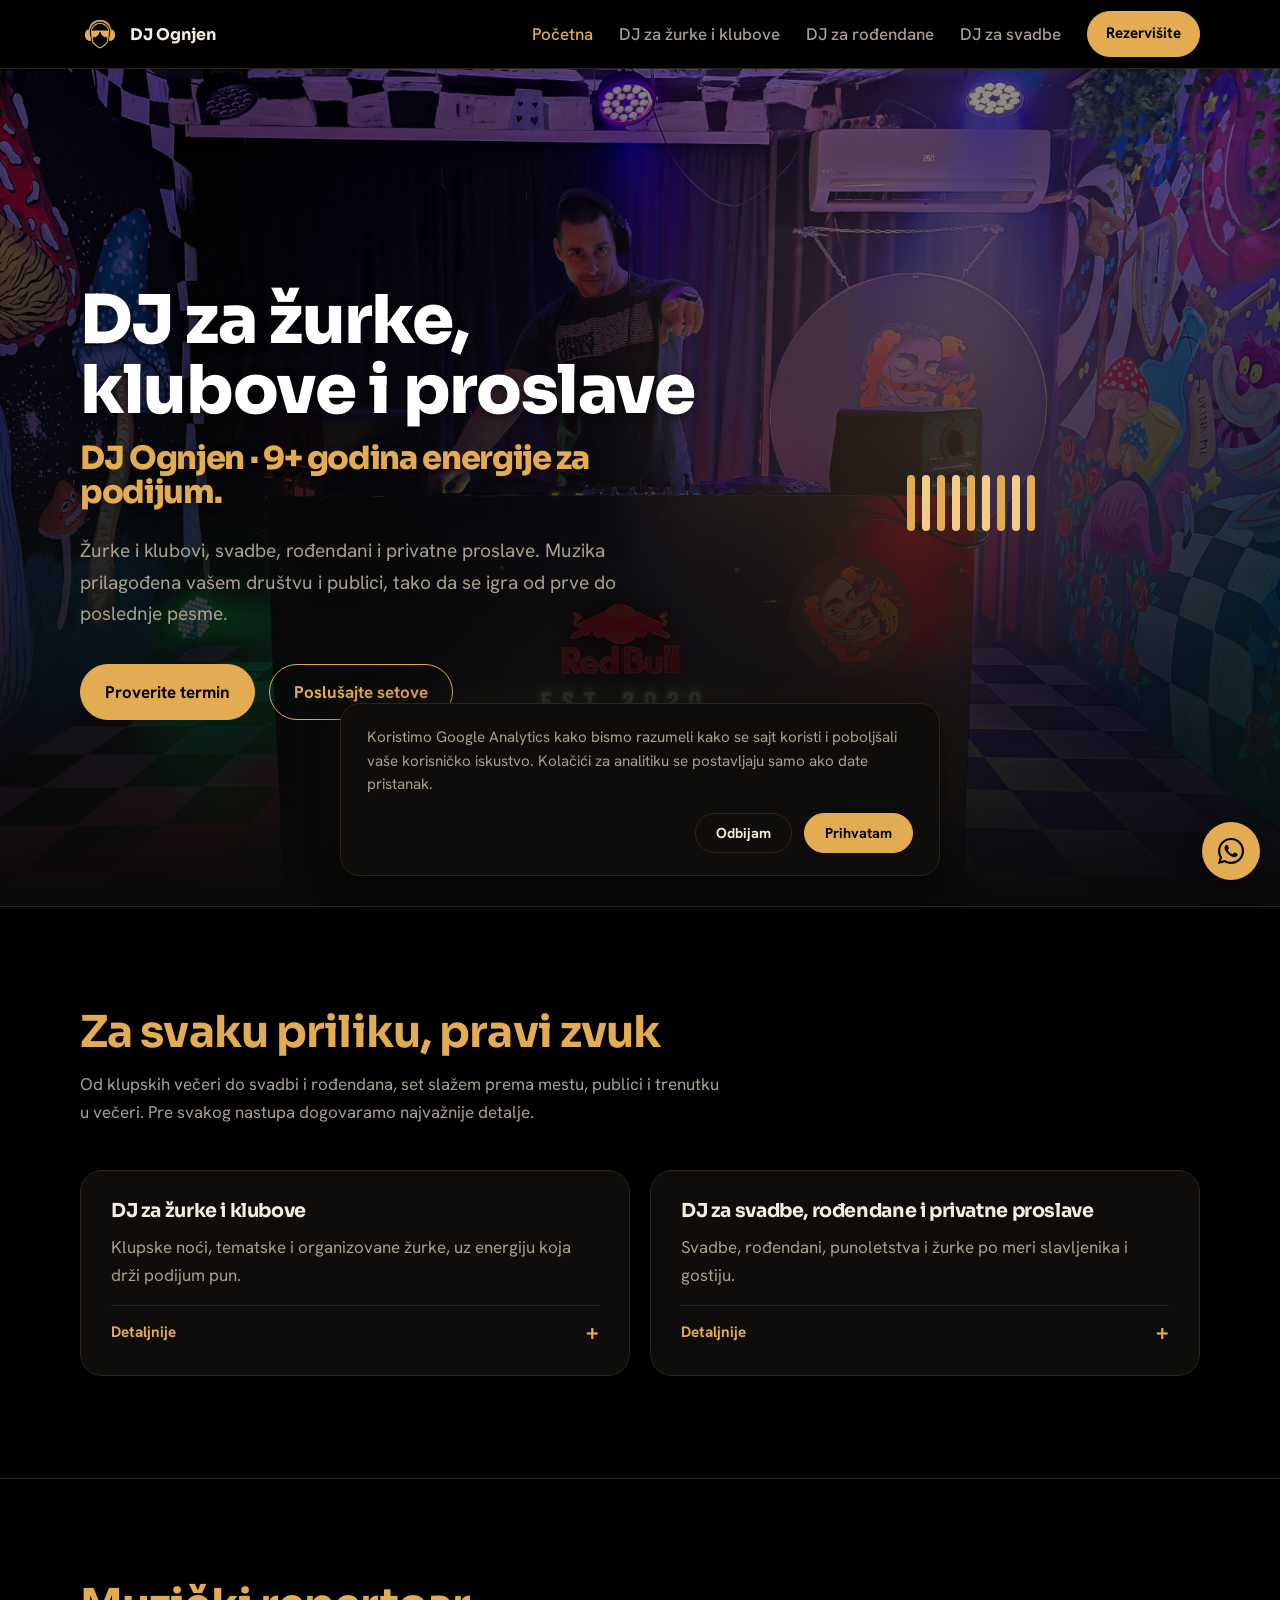
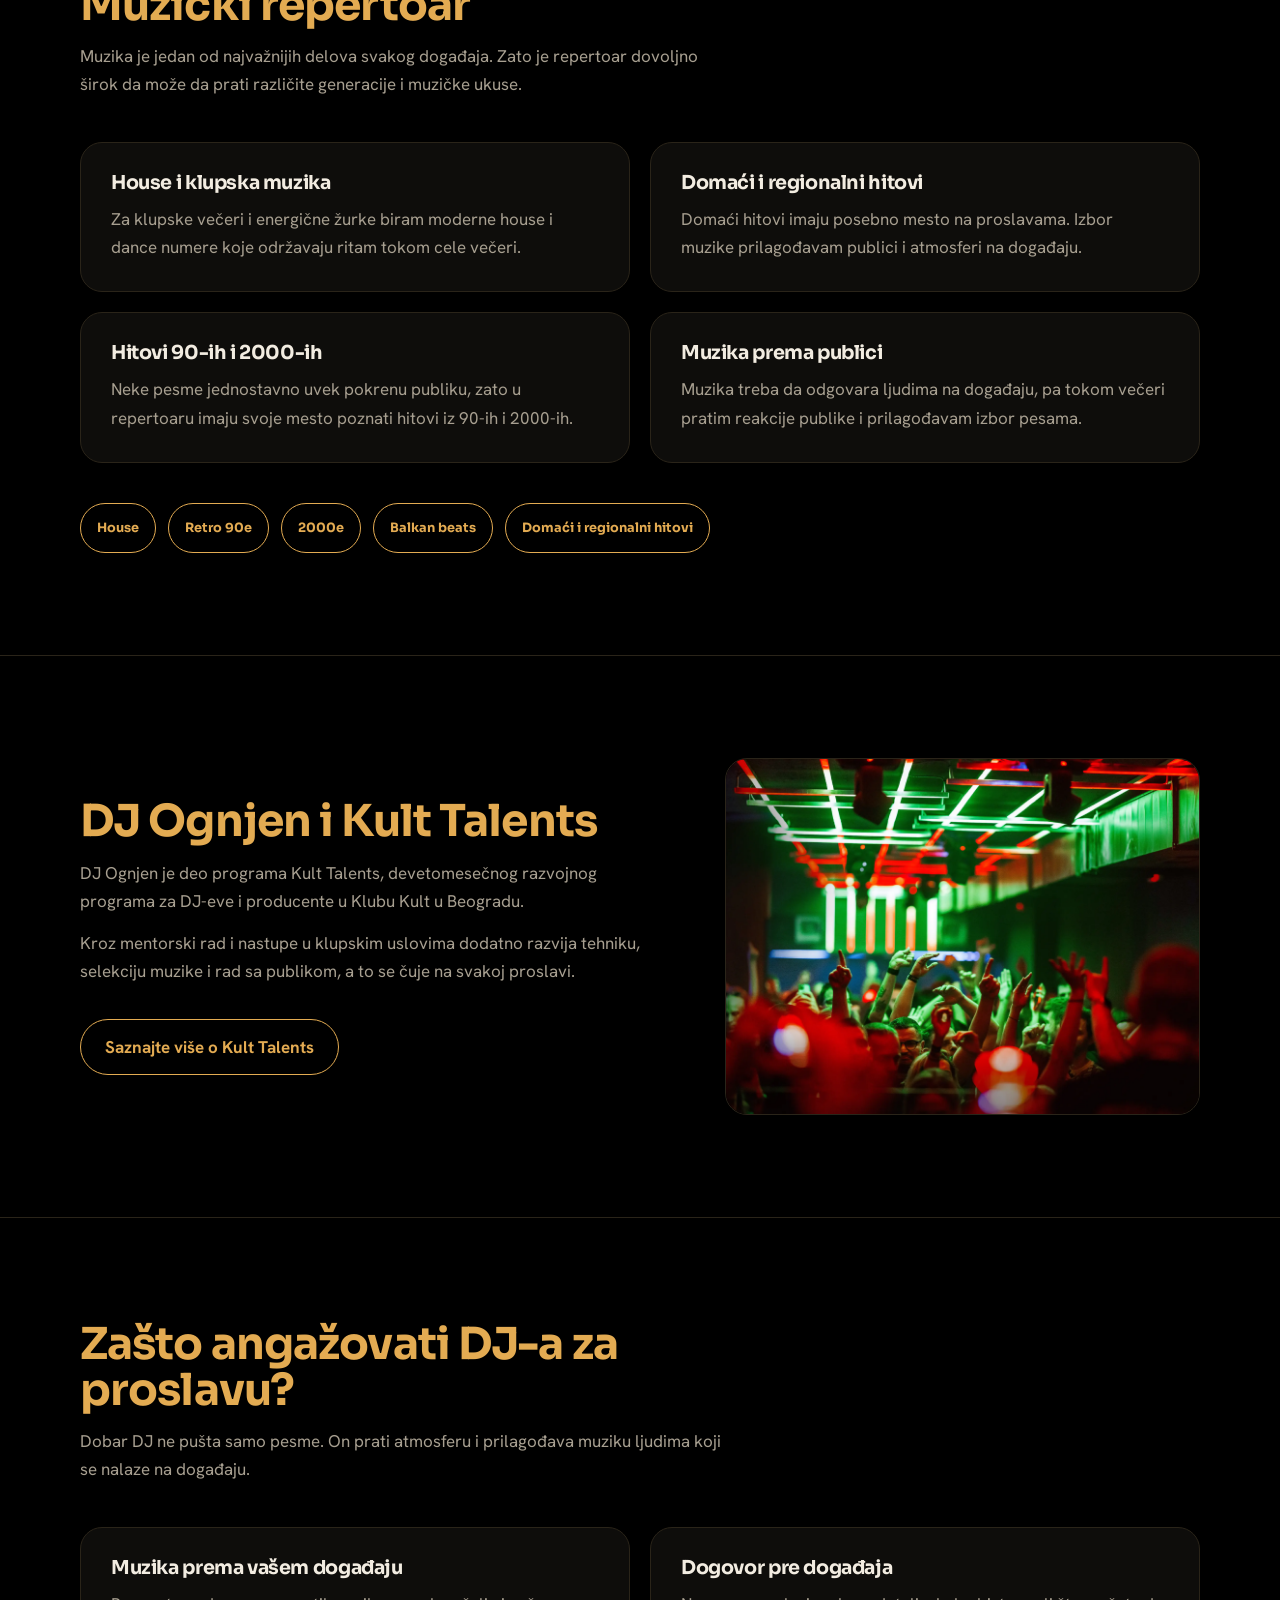
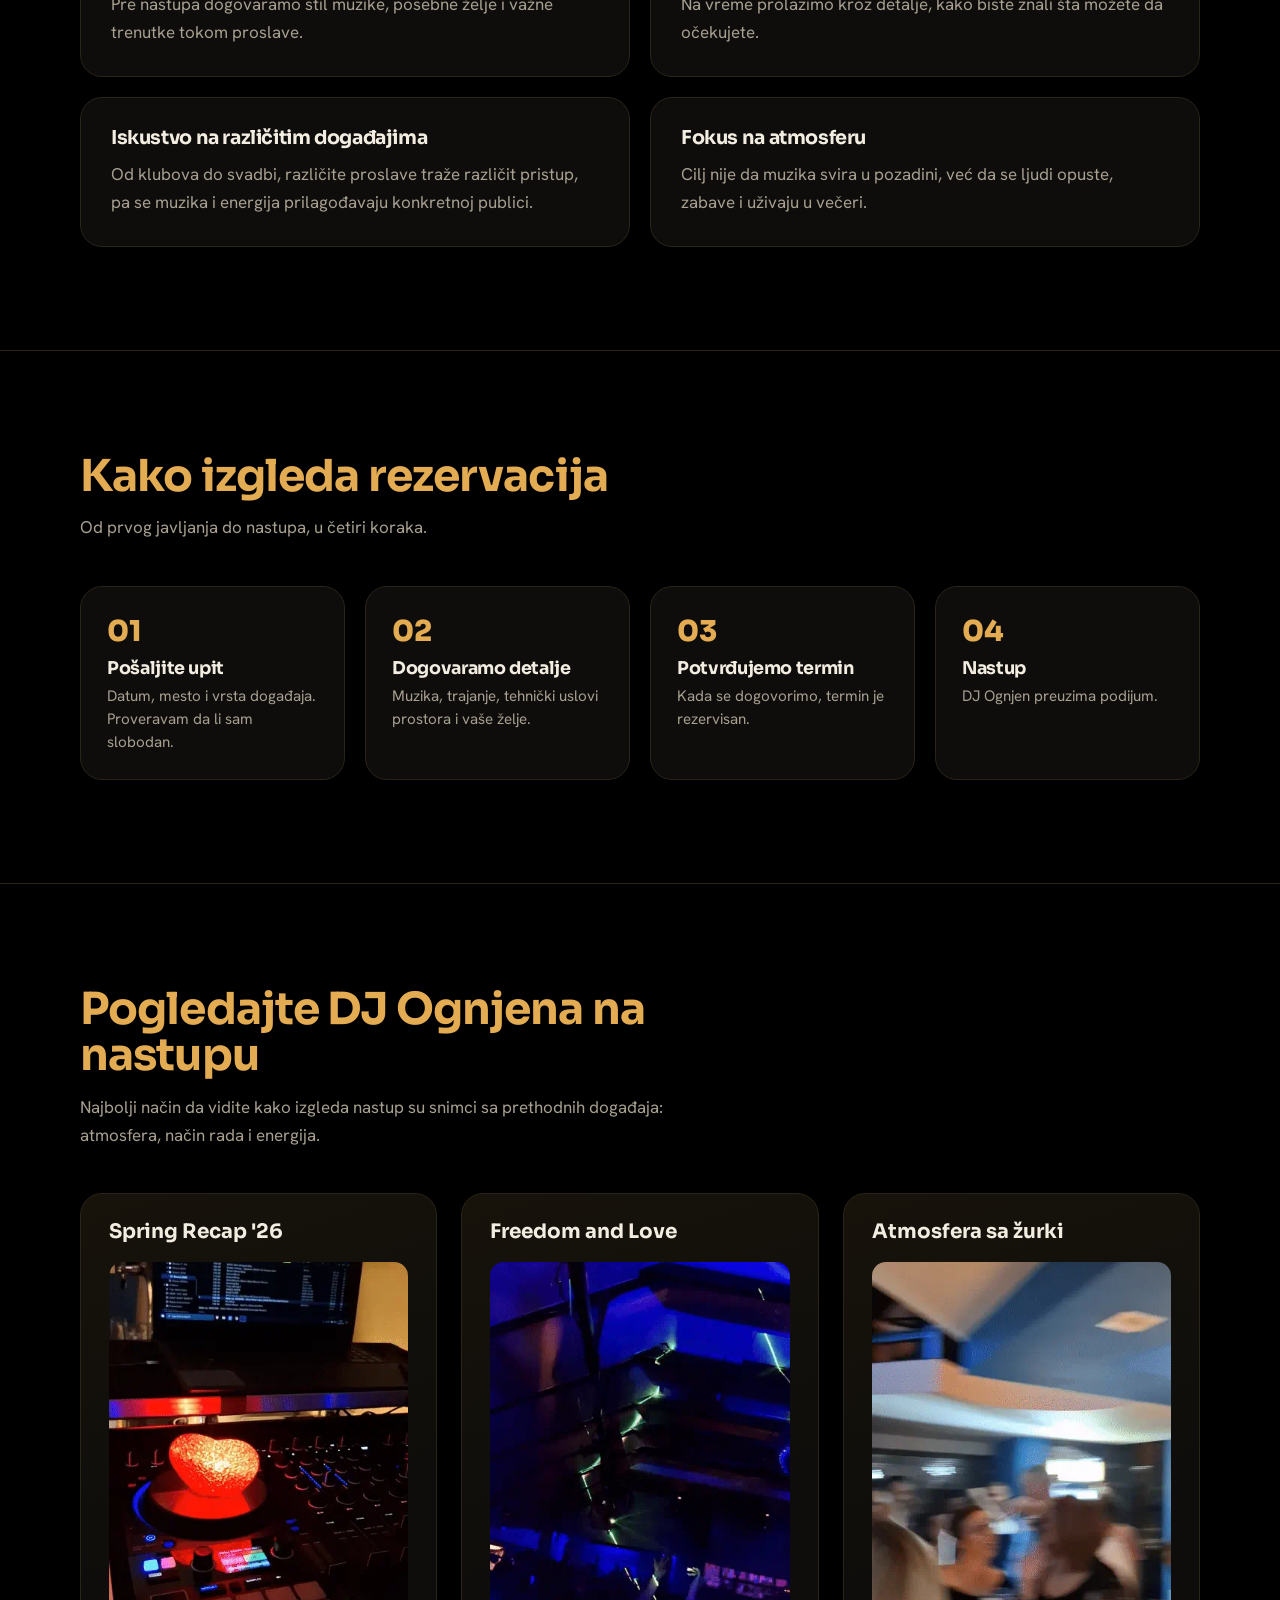
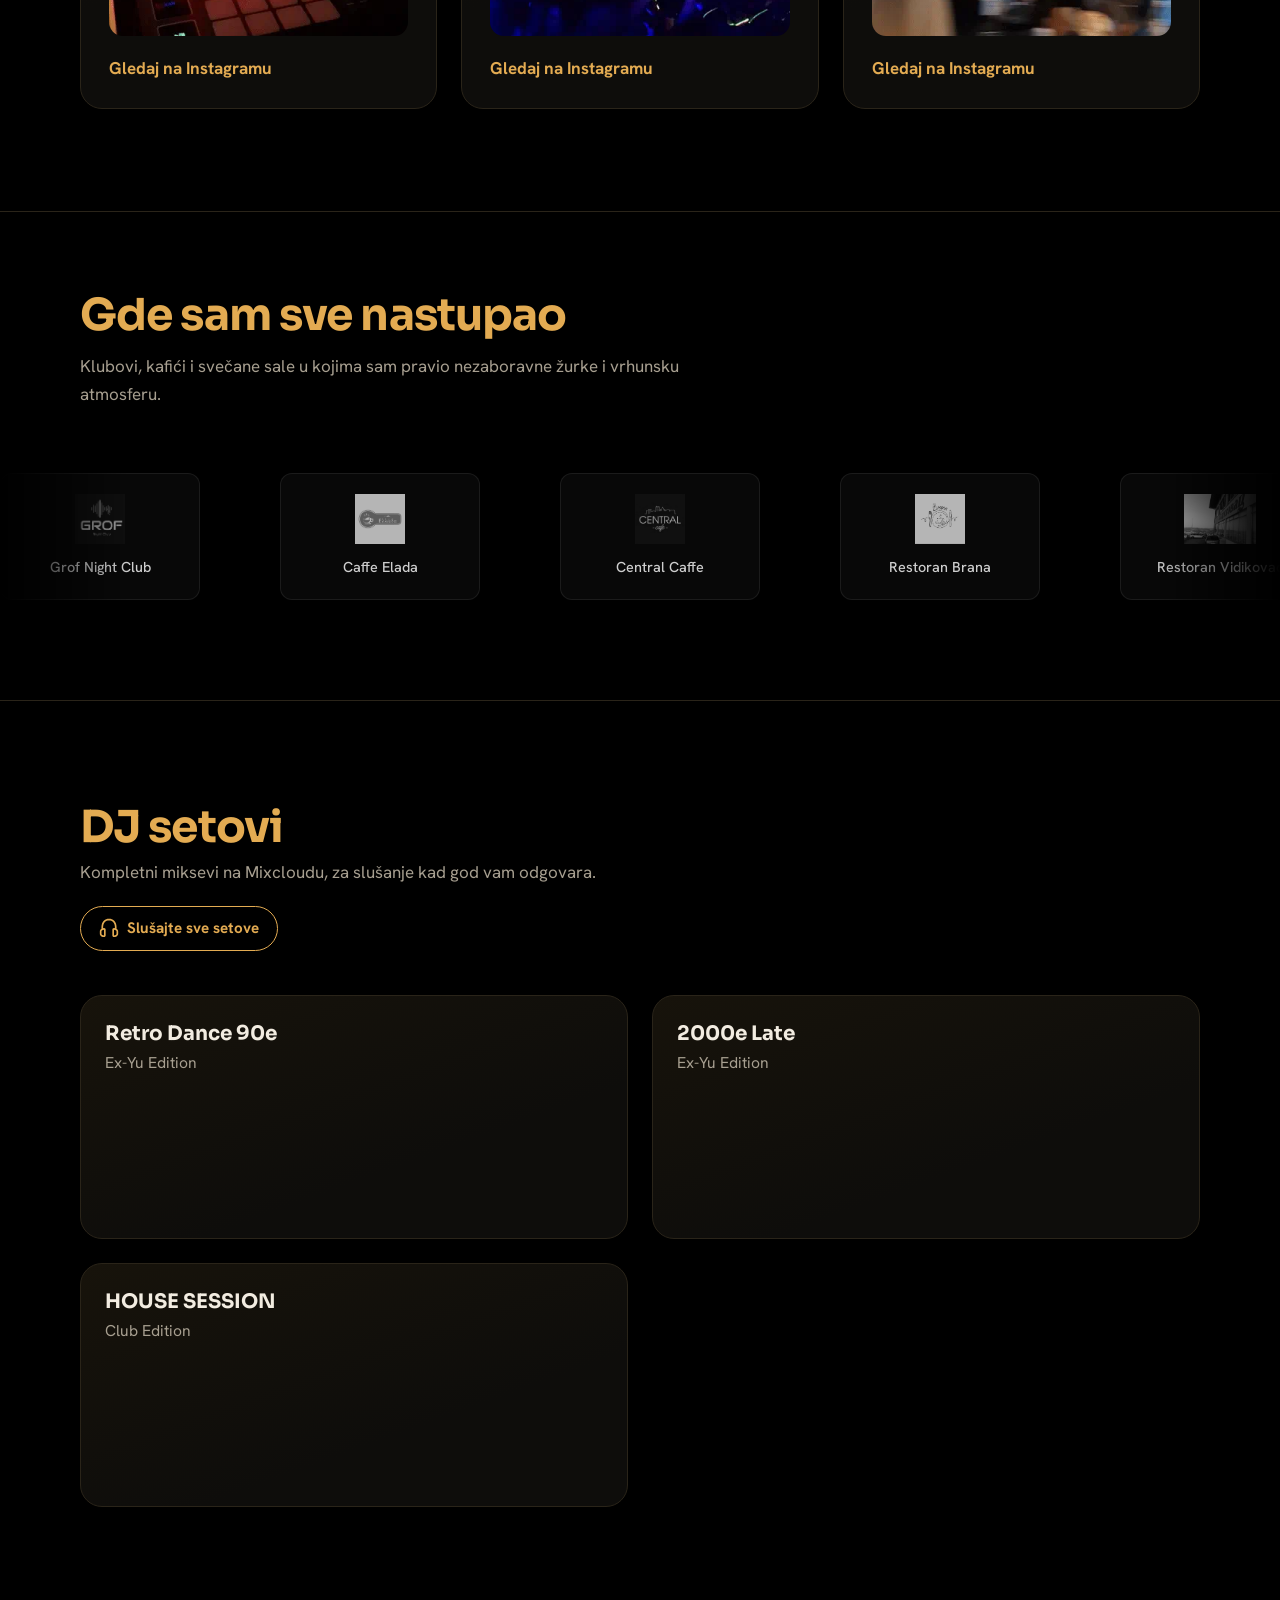
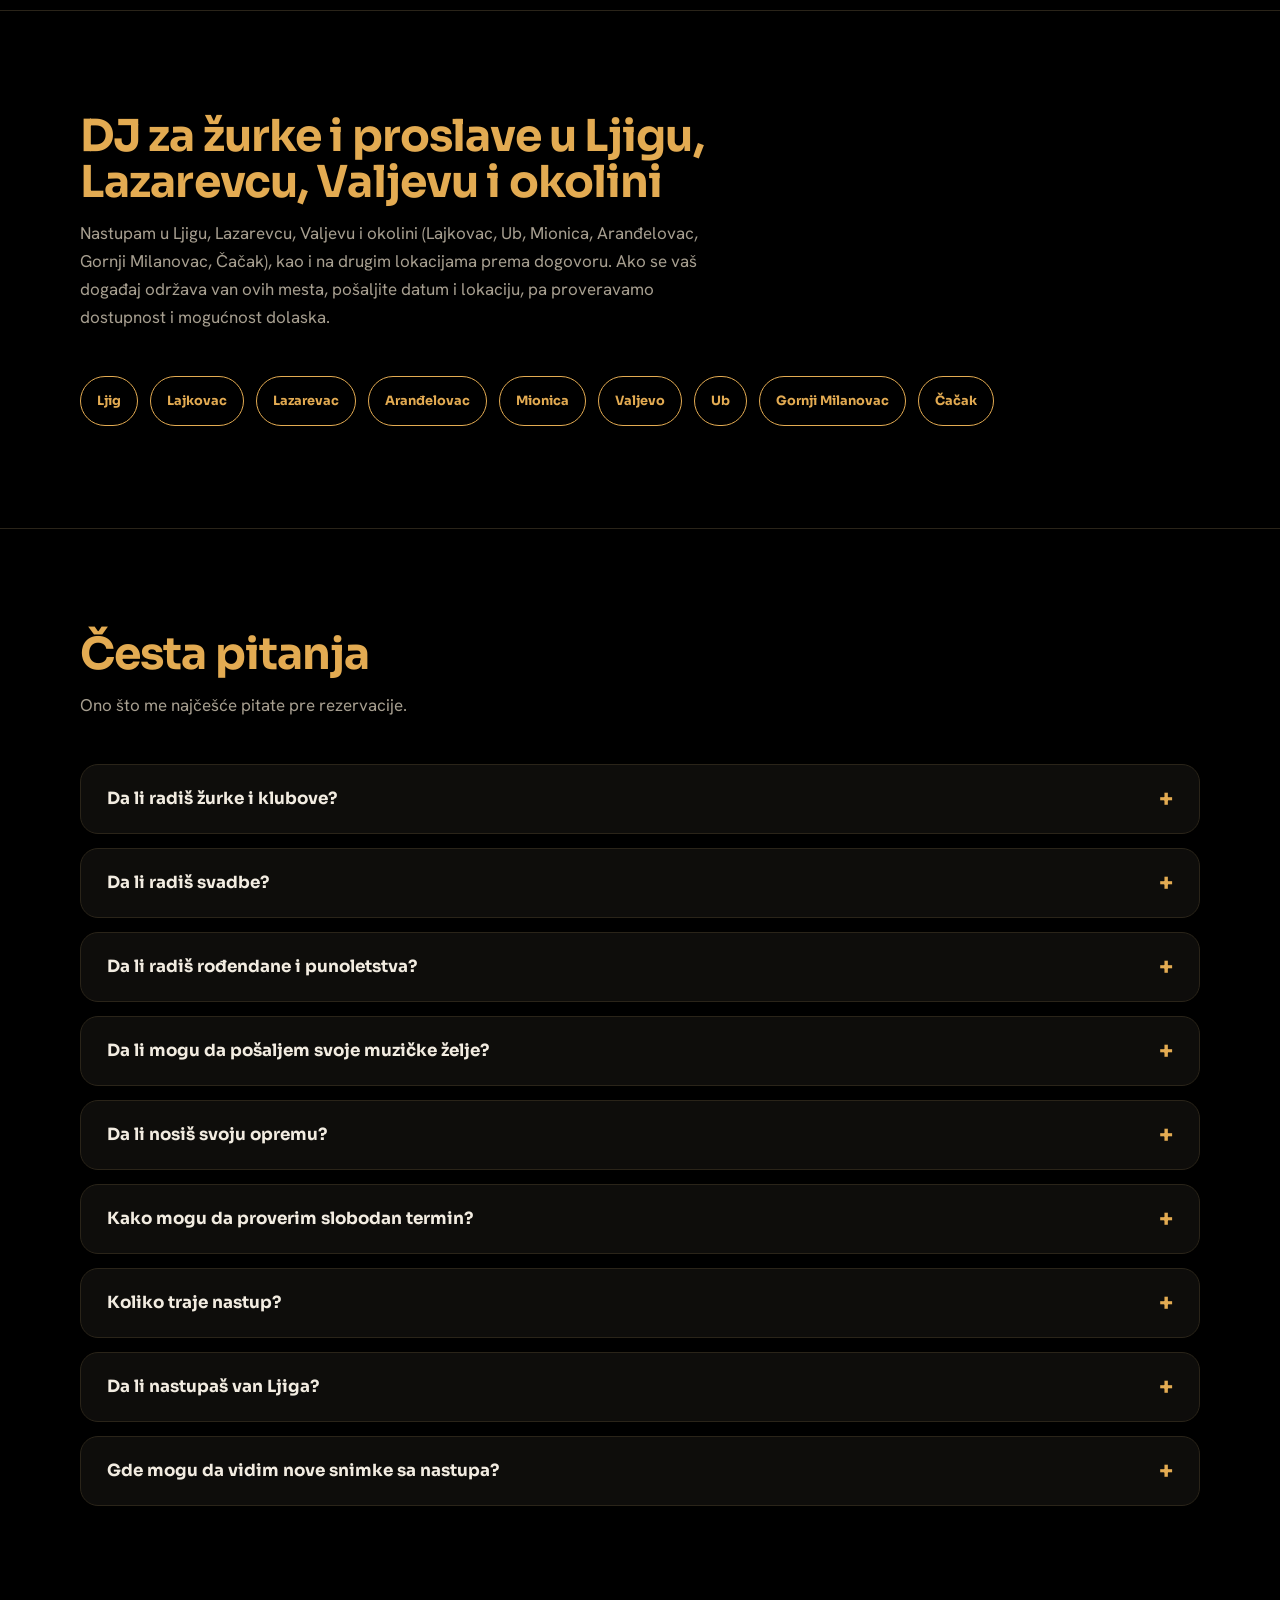
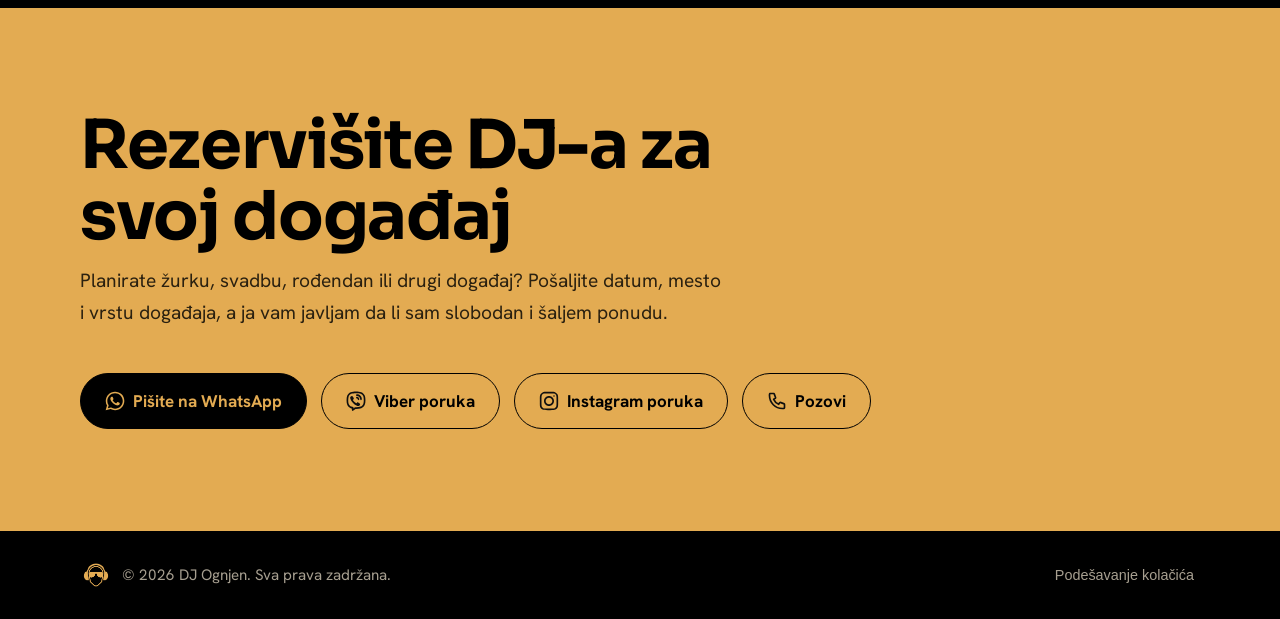
==== commit 8e7887a8: "added navigation and consent" ====
--- a/index.html
+++ b/index.html
@@ -45,6 +45,7 @@
     </noscript>
 
     <link rel="stylesheet" href="/css/style.css">
+    <link rel="stylesheet" href="/css/consent.css">
 
     <link rel="preload" as="image" href="/img/logo.webp" fetchpriority="high">
     <link rel="preload" as="image" href="/img/hero.webp" fetchpriority="high">
@@ -183,15 +184,19 @@
 
     <header>
         <div class="wrap bar">
-            <a class="brand" href="#top" aria-label="DJ Ognjen, na vrh">
+            <a class="brand" href="/" aria-label="DJ Ognjen, početna strana">
                 <img src="/img/logo.webp" alt="DJ Ognjen logo: glava sa slušalicama i naočarima">DJ Ognjen
             </a>
-            <nav aria-label="Glavna navigacija">
-                <a href="#repertoar">Događaji</a>
-                <a href="#saradnja">Rezervacija</a>
-                <a href="#nastupi">Nastupi</a>
-                <a href="#setovi">Setovi</a>
-                <a href="#faq">Pitanja</a>
+            <button class="menu-toggle" aria-label="Otvori meni">
+                <span></span>
+                <span></span>
+                <span></span>
+            </button>
+            <nav aria-label="Glavna navigacija" id="main-nav">
+                <a href="/" class="active">Početna</a>
+                <a href="/dj-za-zurke-i-klubove.html">DJ za žurke i klubove</a>
+                <a href="/dj-za-rodjendane.html">DJ za rođendane</a>
+                <a href="/dj-za-svadbe.html">DJ za svadbe</a>
                 <a class="btn solid sm" href="#kontakt" data-ga-event="nav_rezervisi_click"
                     data-ga-location="header">Rezervišite</a>
             </nav>
@@ -723,36 +728,13 @@
         <div class="wrap">
             <div class="footer-left">
                 <span class="brand-mini">
-                    <img src="/img/logo.webp" alt="DJ Ognjen logo: glava sa slušalicama i naočarima">&copy; 2026 DJ
-                    Ognjen. Sva prava zadržana.
+                    <img src="/img/logo.webp" alt="DJ Ognjen logo">&copy; 2026 DJ Ognjen. Sva prava zadržana.
                 </span>
             </div>
-            <details class="privacy">
-                <summary>Politika privatnosti</summary>
-                <div class="privacy-body">
-                    <h3>1. Opšte informacije</h3>
-                    <p>Ova Politika privatnosti objašnjava kako rukovalac podataka (DJ Ognjen) prikuplja i koristi vaše
-                        podatke prilikom posete sajtu.</p>
-
-                    <h3>2. Analitika i kolačići</h3>
-                    <p>Sajt koristi Google Analytics za praćenje poseta i poboljšanje korisničkog iskustva. Pritom se
-                        prikupljaju anonimizovani podaci poput vrste uređaja, internet pregledača, približne lokacije i
-                        pregledanih stranica. Google Analytics postavlja analitičke kolačiće na vaš uređaj radi
-                        generisanja ovih izveštaja. Ovi podaci se ne prodaju niti dele sa trećim licima, osim sa
-                        kompanijom Google kao pružaocem usluge.</p>
-
-                    <h3>3. Kontakt i rezervacije</h3>
-                    <p>Podaci koje nam dostavite putem WhatsApp-a, Viber-a, Instagrama ili telefonskog poziva (ime, broj
-                        telefona, detalji o događaju) koriste se isključivo u svrhu komunikacije i realizacije
-                        rezervacije. Ti podaci se ne čuvaju u posebnoj eksternoj bazi niti se prosleđuju trećim licima.
-                    </p>
-
-                    <h3>4. Vaša prava</h3>
-                    <p>U svakom trenutku imate pravo da zatražite pristup, ispravku ili brisanje ličnih podataka koje
-                        ste podelili u razgovoru. Za sva pitanja u vezi sa zaštitom privatnosti možete nas kontaktirati
-                        putem broja telefona ili profil na Instagramu navedenih u kontakt sekciji.</p>
-                </div>
-            </details>
+            <button type="button" data-cookie-settings
+                style="background:none;border:none;color:var(--muted);cursor:pointer;font-size:0.9rem;">
+                Podešavanje kolačića
+            </button>
         </div>
     </footer>
 
@@ -761,8 +743,9 @@
         <img src="/img/icons/whatsapp.svg" alt="" width="28" height="28">
     </a>
 
+    <script src="/js/menu.js" defer></script>
     <script src="/js/floatingButton.js" defer></script>
-    <script src="/js/analytics-events.js" defer></script>
+    <script src="/js/consent.js" defer></script>
 
 </body>
 
--- a/css/style.css
+++ b/css/style.css
@@ -75,6 +75,7 @@
     z-index: 10;
     background: rgba(0, 0, 0, .82);
     backdrop-filter: blur(10px);
+    -webkit-backdrop-filter: blur(10px);
     border-bottom: 1px solid var(--line)
 }
 
@@ -109,6 +110,107 @@
 
 nav a:hover {
     color: var(--gold)
+}
+
+nav a.active {
+    color: var(--gold);
+}
+
+.menu-toggle {
+    display: none;
+    background: none;
+    border: none;
+    cursor: pointer;
+    padding: 12px;
+    z-index: 1001;
+    position: relative;
+    width: 44px;
+    height: 44px;
+}
+
+.menu-toggle span {
+    display: block;
+    width: 26px;
+    height: 3.2px;
+    background: var(--text);
+    position: absolute;
+    left: 9px;
+    border-radius: 2px;
+    transition: transform 0.3s ease, opacity 0.3s ease, background 0.3s ease;
+}
+
+.menu-toggle span:nth-child(1) {
+    top: 13px;
+}
+
+.menu-toggle span:nth-child(2) {
+    top: 20px;
+}
+
+.menu-toggle span:nth-child(3) {
+    top: 27px;
+}
+
+header.menu-open .menu-toggle span:nth-child(1) {
+    transform: translateY(7px) rotate(45deg);
+}
+
+header.menu-open .menu-toggle span:nth-child(2) {
+    opacity: 0;
+}
+
+header.menu-open .menu-toggle span:nth-child(3) {
+    transform: translateY(-7px) rotate(-45deg);
+}
+
+.menu-close {
+    display: none;
+}
+
+@media (max-width: 860px) {
+    .menu-toggle {
+        display: block;
+    }
+
+    header nav {
+        position: fixed;
+        top: 0;
+        left: 0;
+        width: 100vw;
+        height: 100vh;
+        background: rgba(0, 0, 0, 0.9);
+        display: flex;
+        flex-direction: column;
+        justify-content: center;
+        align-items: center;
+        gap: 22px;
+        opacity: 0;
+        visibility: hidden;
+        transition: opacity 0.35s ease, visibility 0.35s ease;
+        z-index: 1000;
+    }
+
+    header nav.active {
+        opacity: 1;
+        visibility: visible;
+    }
+
+    header nav a,
+    header nav .btn {
+        display: inline-flex !important;
+        font-size: 1.35rem;
+        font-weight: 600;
+        color: var(--text);
+    }
+
+    header nav a:hover {
+        color: var(--gold);
+    }
+
+    header nav .btn.sm {
+        font-size: 1.1rem;
+        padding: 12px 28px;
+    }
 }
 
 .btn {
@@ -202,28 +304,24 @@
 }
 
 @media (max-width: 400px) {
-
     .hero h1 {
         margin-top: 0px;
     }
 }
 
 @media (max-width: 395px) {
-
     .hero h1 {
         margin-top: 96px;
     }
 }
 
 @media (max-width: 336px) {
-
     .hero h1 {
         margin-top: 48px;
     }
 }
 
 @media (max-width: 310px) {
-
     .hero h1 {
         margin-top: 96px;
     }
@@ -329,7 +427,6 @@
 }
 
 @media (max-width: 859px) {
-
     .eq {
         display: none;
     }
@@ -995,9 +1092,7 @@
     footer .privacy-body {
         max-width: none;
     }
-}
-
-@media (max-width:860px) {
+
     .whatsapp-float {
         right: 16px;
         bottom: calc(16px + env(safe-area-inset-bottom, 0px));
@@ -1008,12 +1103,6 @@
     .whatsapp-float img {
         width: 24px;
         height: 24px;
-    }
-}
-
-@media (max-width:860px) {
-    nav a:not(.btn) {
-        display: none
     }
 
     .hero .wrap {
@@ -1117,4 +1206,8 @@
     .gallery {
         grid-template-columns: repeat(2, 1fr);
     }
+}
+
+body.menu-open {
+    overflow: hidden;
 }
--- a/css/consent.css
+++ b/css/consent.css
@@ -0,0 +1,97 @@
+.consent {
+    position: fixed;
+    bottom: 24px;
+    left: 50%;
+    transform: translateX(-50%);
+    width: min(600px, calc(100% - 32px));
+    background: var(--panel, #0e0d0b);
+    border: 1px solid var(--line, #2a2419);
+    border-radius: 20px;
+    padding: 22px 26px;
+    z-index: 9999;
+    box-shadow: 0 10px 30px rgba(0, 0, 0, 0.8), 0 0 40px rgba(227, 171, 82, 0.08);
+    display: flex;
+    flex-direction: column;
+    gap: 16px;
+    animation: consentSlideUp 0.35s ease-out forwards;
+}
+
+.consent[hidden] {
+    display: none !important;
+}
+
+.consent-text {
+    margin: 0;
+    font-family: var(--body, "Hanken Grotesk", sans-serif);
+    font-size: 0.95rem;
+    line-height: 1.55;
+    color: var(--muted, #a79f90);
+}
+
+.consent-actions {
+    display: flex;
+    align-items: center;
+    justify-content: flex-end;
+    gap: 12px;
+}
+
+.consent-btn {
+    font-family: var(--body, "Hanken Grotesk", sans-serif);
+    font-size: 0.9rem;
+    font-weight: 700;
+    padding: 10px 20px;
+    border-radius: 999px;
+    cursor: pointer;
+    transition: background 0.2s ease, color 0.2s ease, transform 0.2s ease, border-color 0.2s ease;
+}
+
+.consent-btn[data-consent="denied"] {
+    background: transparent;
+    color: var(--text, #f2ece1);
+    border: 1.5px solid var(--line, #2a2419);
+}
+
+.consent-btn[data-consent="denied"]:hover {
+    border-color: var(--gold, #e3ab52);
+    color: var(--gold, #e3ab52);
+}
+
+.consent-btn[data-consent="granted"] {
+    background: var(--gold, #e3ab52);
+    color: #000;
+    border: 1.5px solid var(--gold, #e3ab52);
+}
+
+.consent-btn[data-consent="granted"]:hover {
+    background: var(--gold-2, #f3cc8a);
+    border-color: var(--gold-2, #f3cc8a);
+}
+
+@keyframes consentSlideUp {
+    from {
+        opacity: 0;
+        transform: translate(-50%, 20px);
+    }
+
+    to {
+        opacity: 1;
+        transform: translate(-50%, 0);
+    }
+}
+
+@media (max-width: 600px) {
+    .consent {
+        bottom: 16px;
+        padding: 18px 20px;
+    }
+
+    .consent-actions {
+        flex-direction: column-reverse;
+        width: 100%;
+    }
+
+    .consent-btn {
+        width: 100%;
+        text-align: center;
+    }
+}
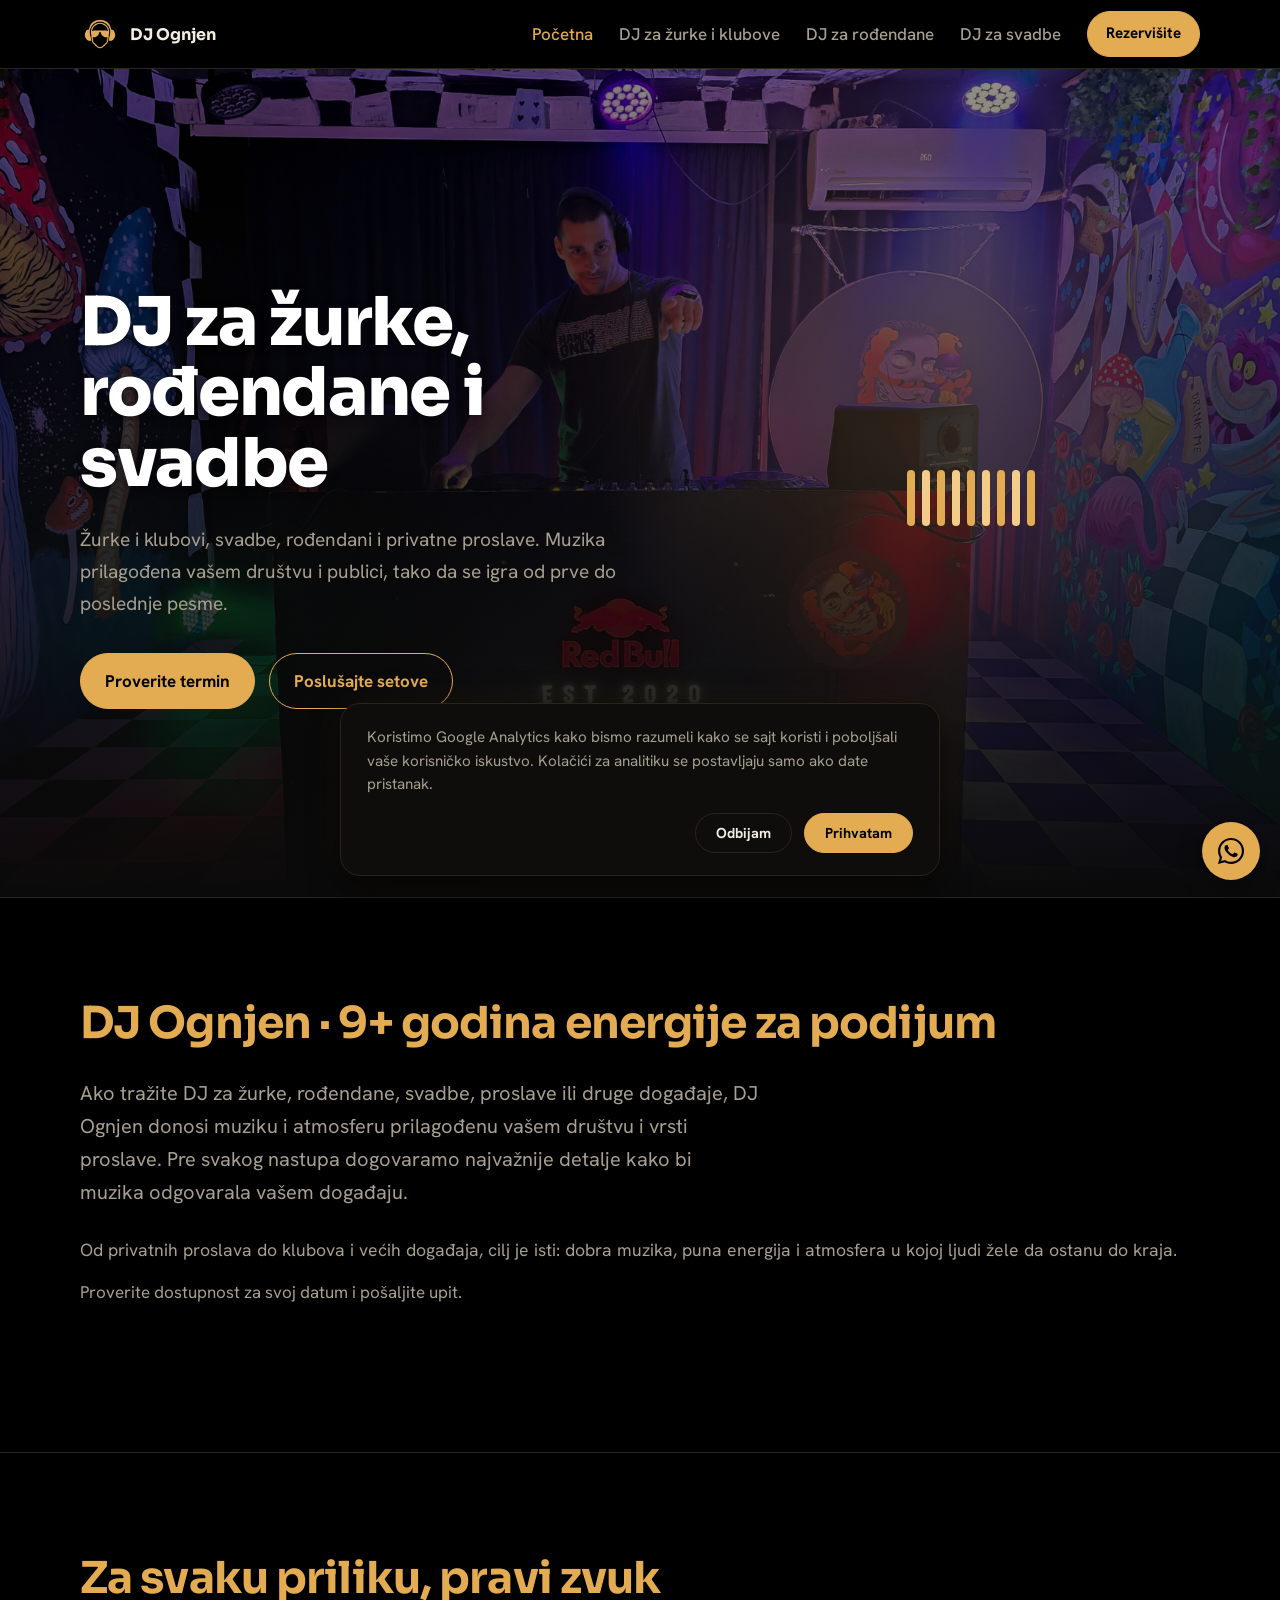
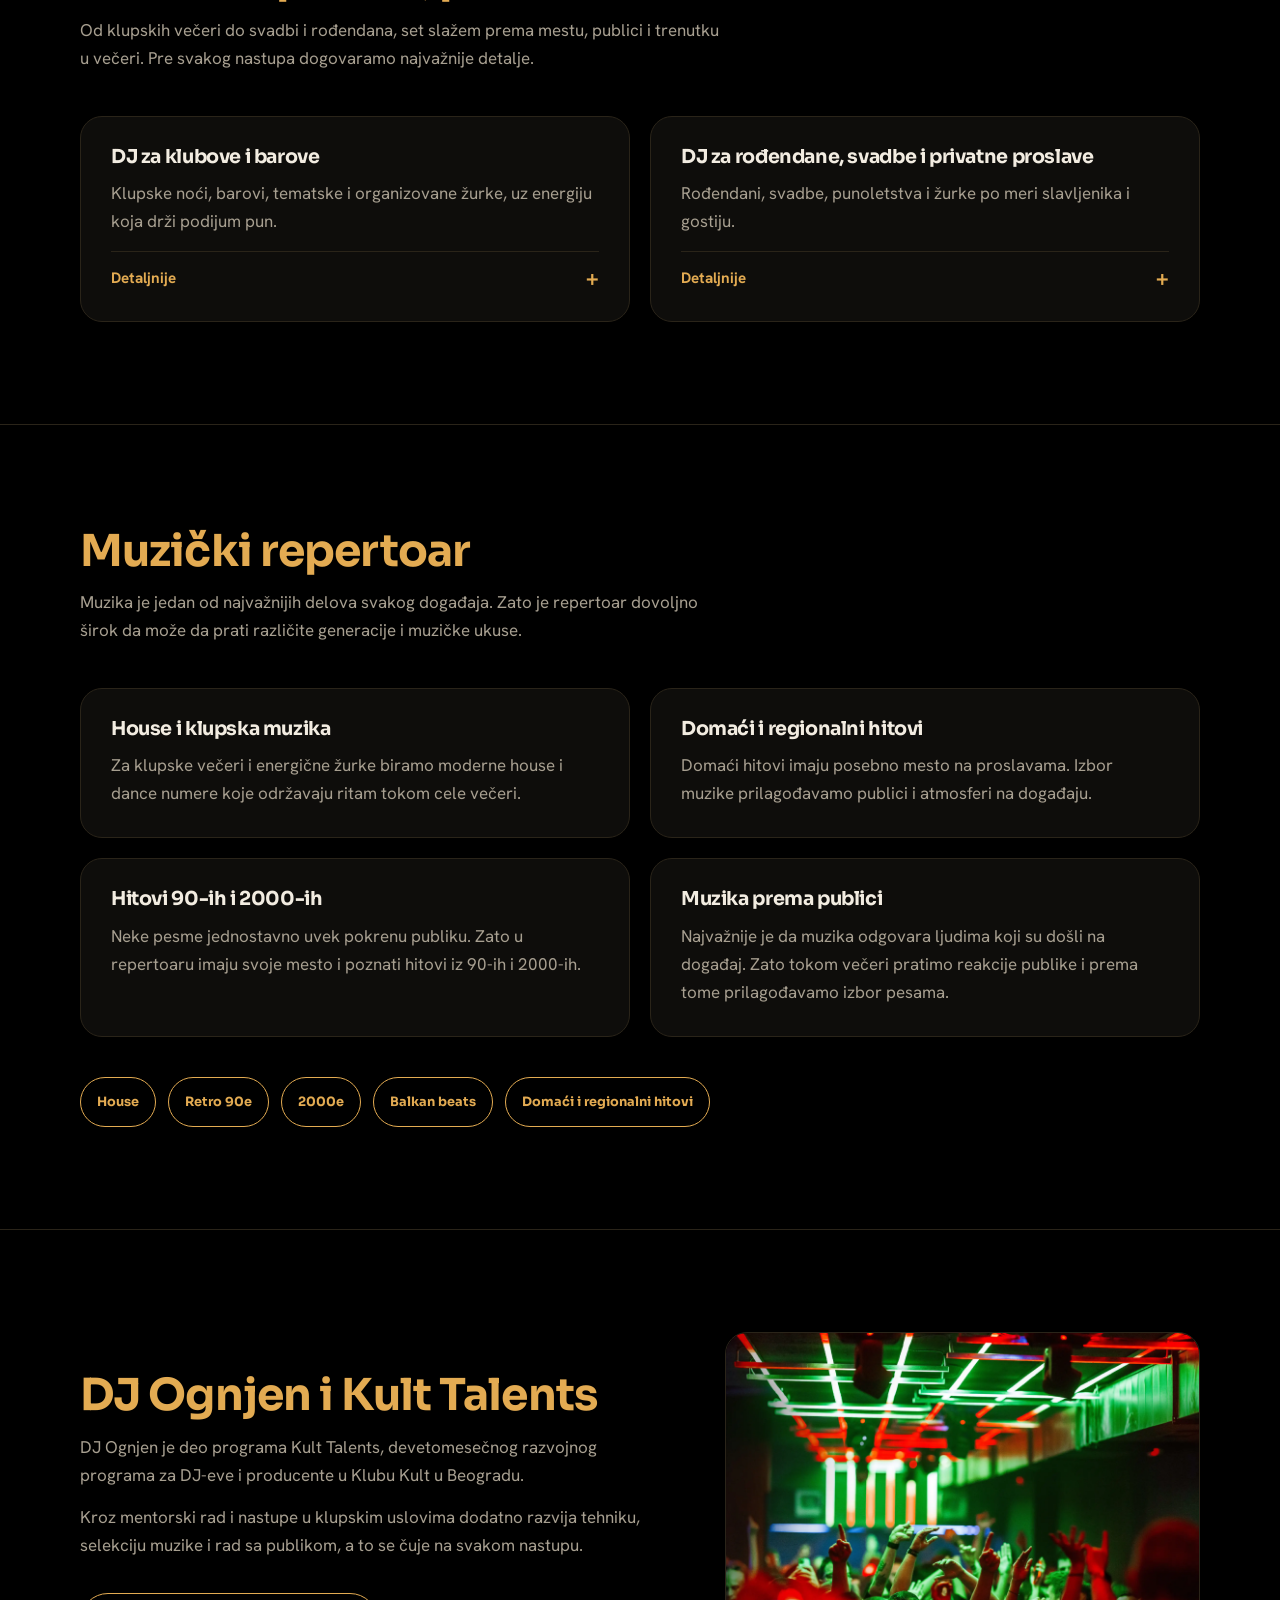
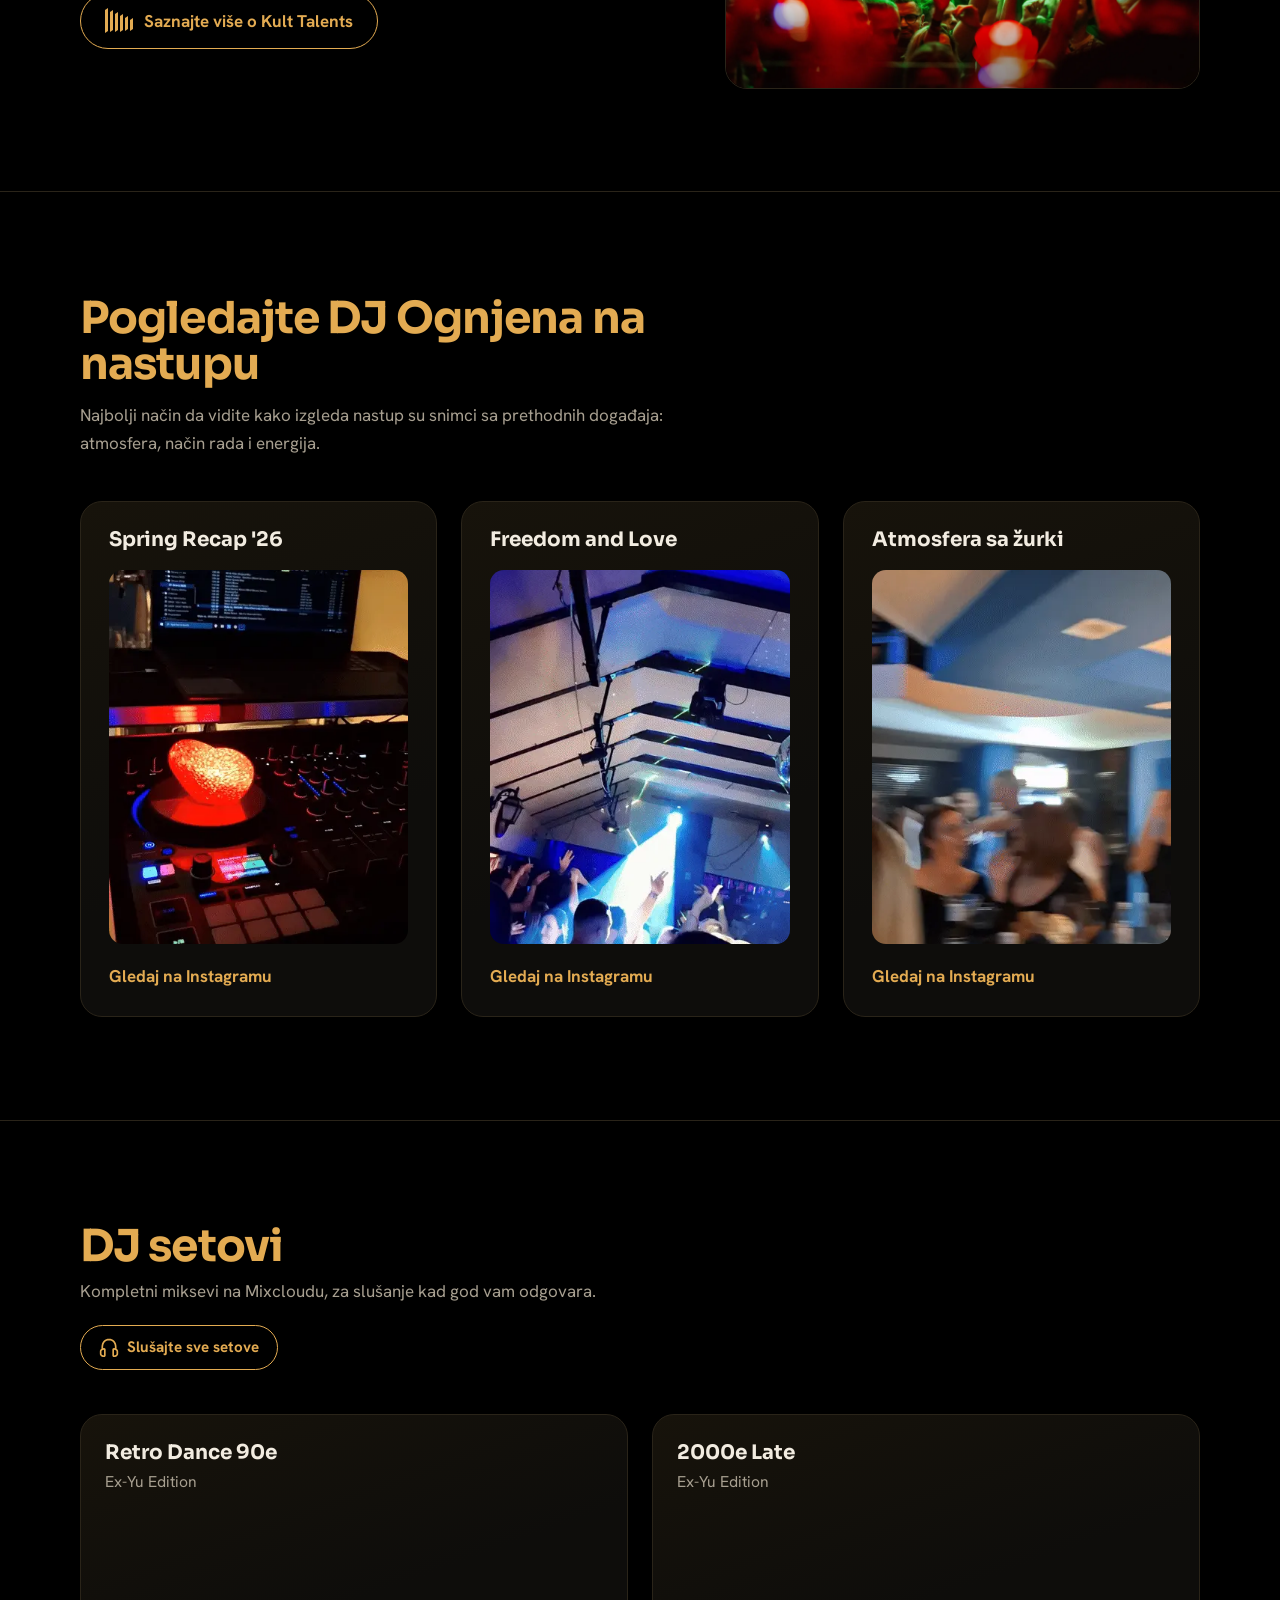
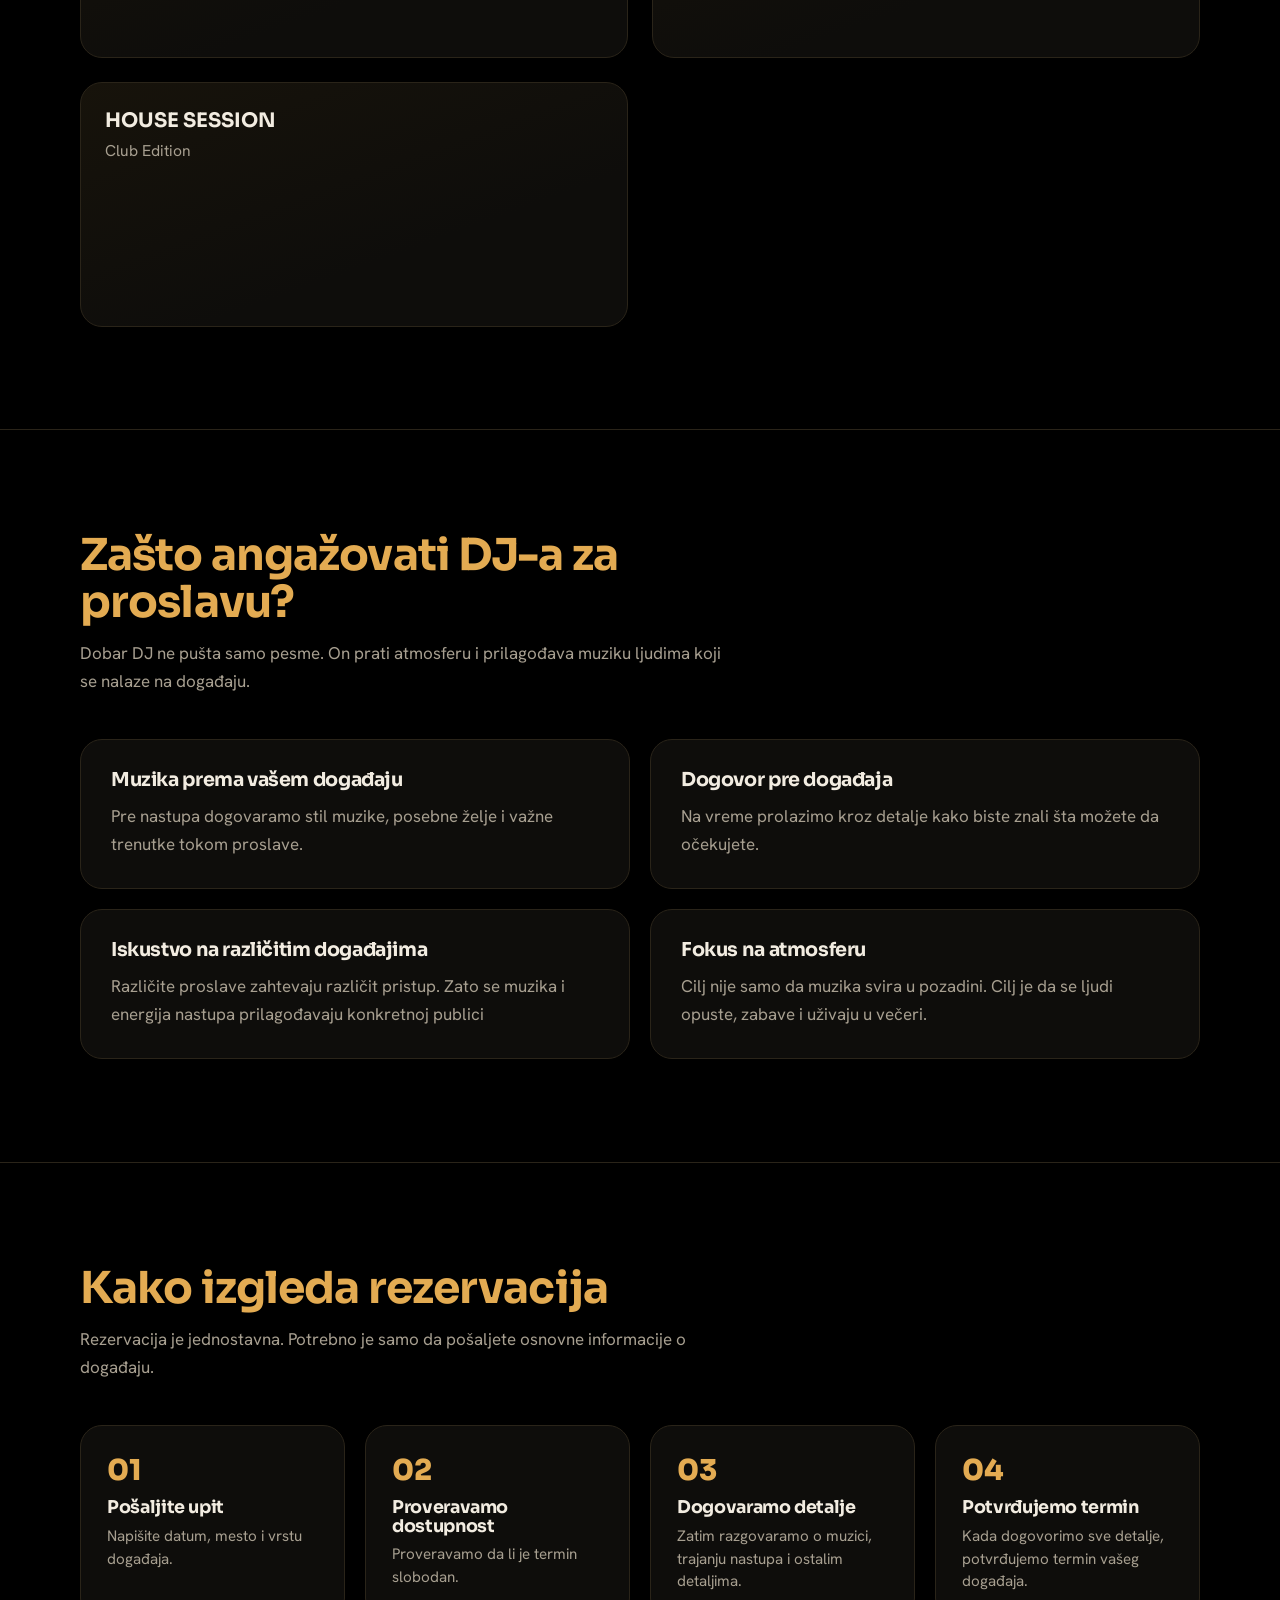
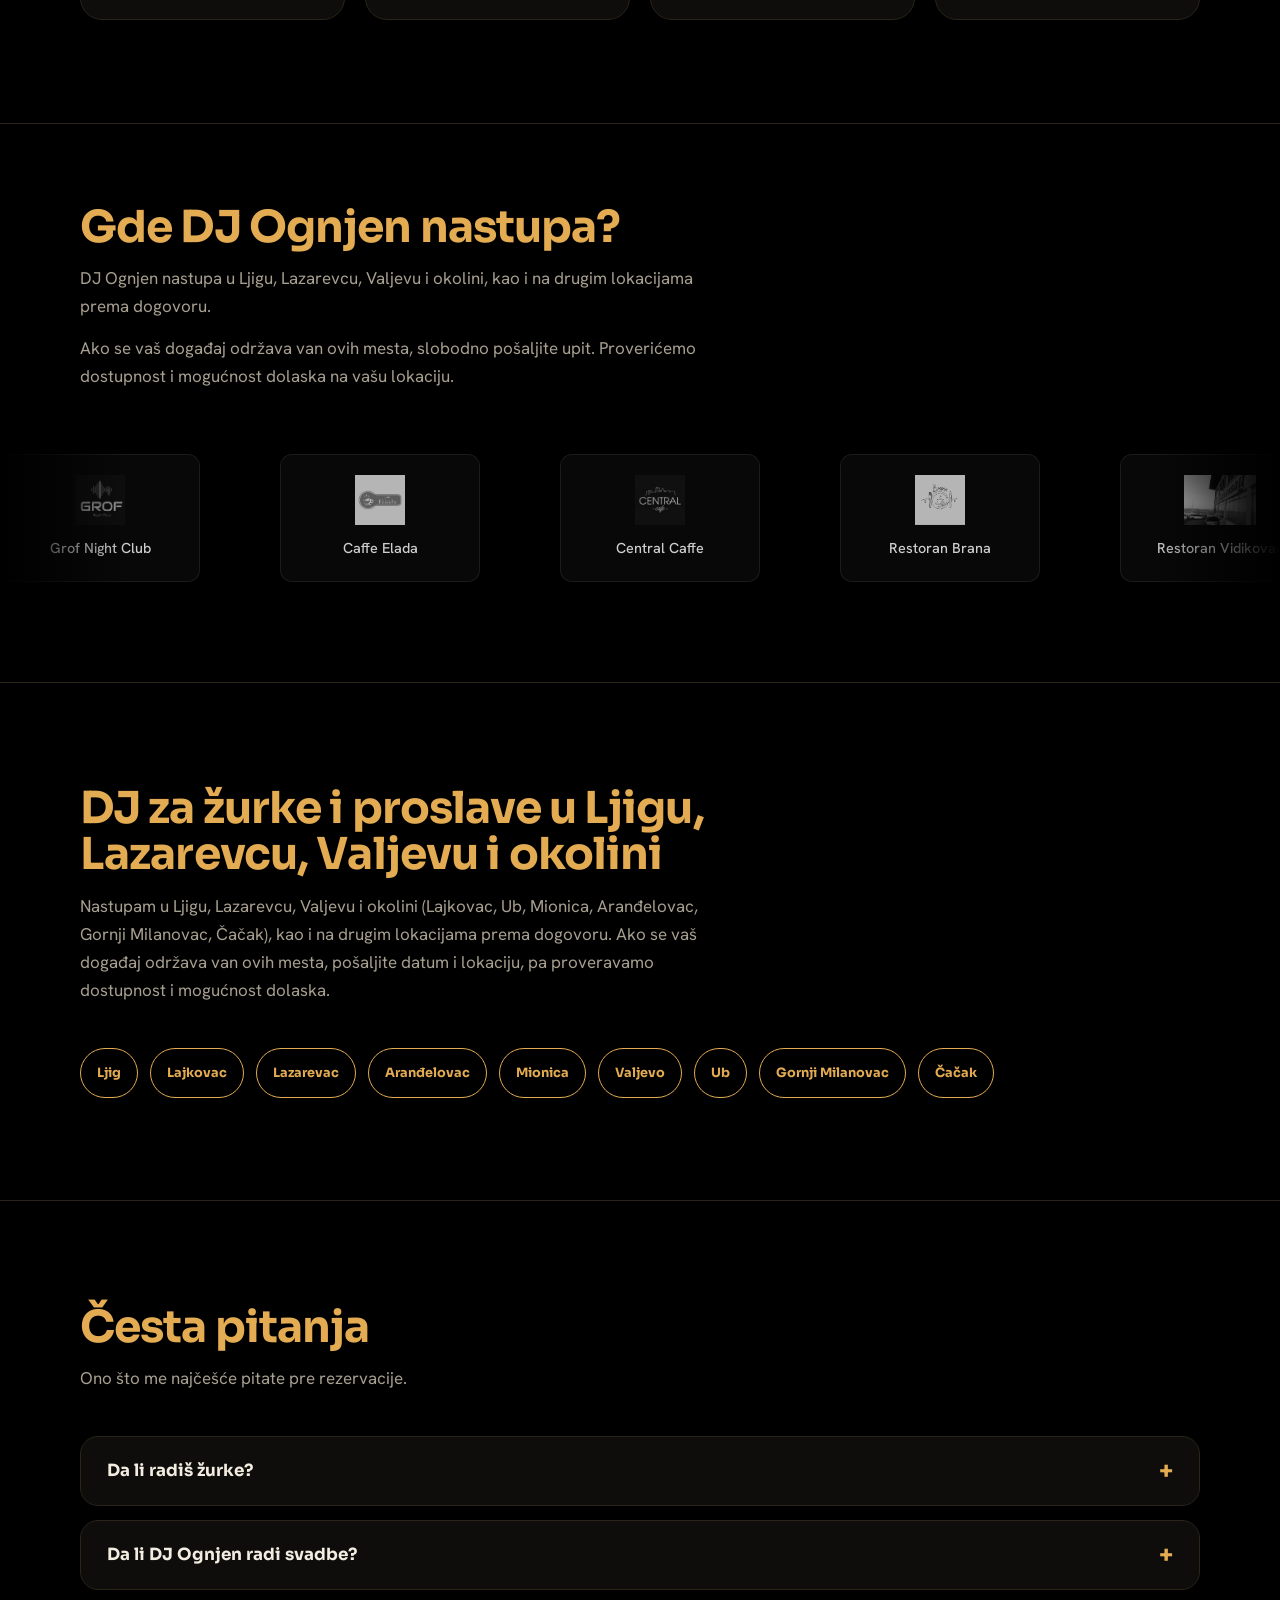
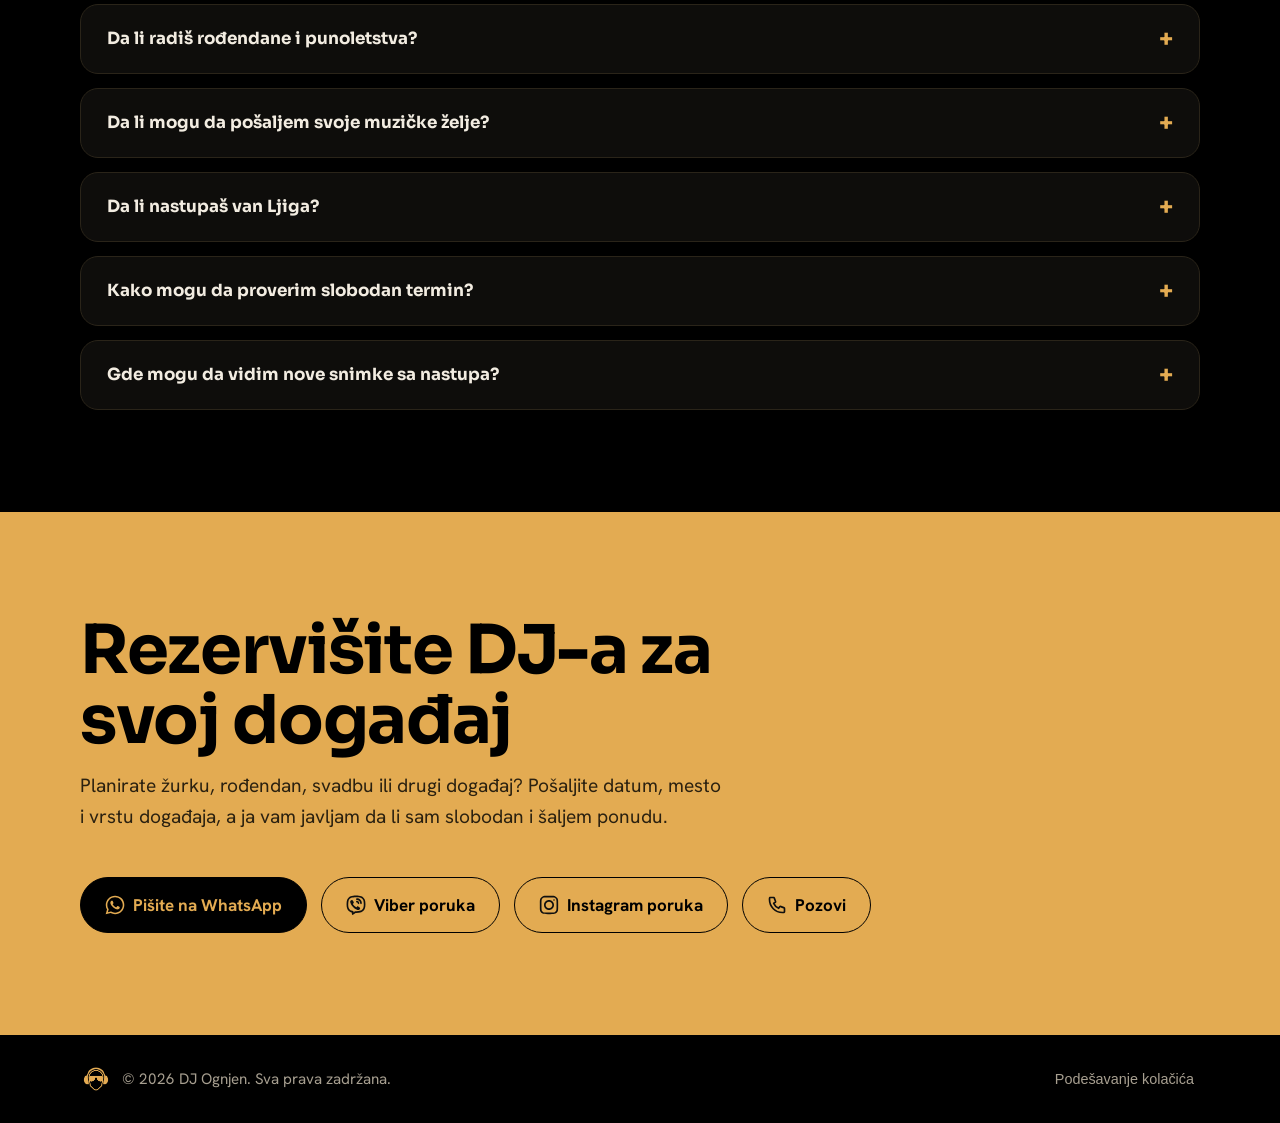
==== commit 43291286: "update all" ====
--- a/index.html
+++ b/index.html
@@ -4,17 +4,17 @@
 <head>
     <meta charset="utf-8">
     <meta name="viewport" content="width=device-width, initial-scale=1, viewport-fit=cover">
-    <title>DJ za žurke, klubove i proslave | DJ Ognjen | Ljig, Lazarevac</title>
+    <title>DJ za žurke i proslave | DJ Ognjen | Ljig, Lazarevac</title>
     <meta name="description"
-        content="DJ Ognjen: DJ za žurke, klubove, svadbe, rođendane i privatne proslave. 9+ godina iskustva, muzika po meri publike. Ljig, Lazarevac, Valjevo i okolina.">
+        content="DJ Ognjen: DJ za žurke, rođendane, svadbe i privatne proslave. 9+ godina iskustva, muzika po meri publike. Ljig, Lazarevac, Valjevo i okolina.">
     <meta name="robots" content="index, follow">
     <link rel="canonical" href="https://djognjen.rs/">
 
     <meta property="og:type" content="website">
     <meta property="og:site_name" content="DJ Ognjen">
-    <meta property="og:title" content="DJ za žurke, klubove i proslave | DJ Ognjen | Ljig, Lazarevac">
+    <meta property="og:title" content="DJ za žurke i proslave | DJ Ognjen | Ljig, Lazarevac">
     <meta property="og:description"
-        content="DJ Ognjen: DJ za žurke, klubove, svadbe, rođendane i privatne proslave. 9+ godina iskustva, muzika po meri publike. Ljig, Lazarevac, Valjevo i okolina.">
+        content="DJ Ognjen: DJ za žurke, rođendane, svadbe i privatne proslave. 9+ godina iskustva, muzika po meri publike. Ljig, Lazarevac, Valjevo i okolina.">
     <meta property="og:image" content="https://djognjen.rs/img/favicons/og-image.jpg">
     <meta property="og:url" content="https://djognjen.rs/">
     <meta property="og:locale" content="sr_RS">
@@ -204,10 +204,10 @@
     </header>
 
     <main id="top">
-        <div class="hero">
+        <div class="hero pocetna">
             <div class="wrap">
                 <div>
-                    <h1>DJ za žurke, klubove i proslave<span>DJ Ognjen · 9+ godina energije za podijum.</span></h1>
+                    <h1>DJ za žurke, rođendane i svadbe</h1>
                     <p class="lead">Žurke i klubovi, svadbe, rođendani i privatne proslave. Muzika prilagođena
                         vašem društvu i publici, tako da se igra od prve do poslednje pesme.</p>
                     <div class="cta">
@@ -225,6 +225,29 @@
             </div>
         </div>
 
+        <section id="uvod">
+            <div class="wrap">
+                <div class="head" style="max-width: 100%;">
+                    <h2>DJ Ognjen · 9+ godina energije za podijum</h2>
+                    <p class="lead" style="margin-top: 16px; font-size: 1.25rem;">
+                        Ako tražite DJ za žurke, rođendane, svadbe, proslave ili druge događaje, DJ Ognjen donosi muziku
+                        i atmosferu
+                        prilagođenu vašem društvu i vrsti proslave. Pre svakog nastupa dogovaramo najvažnije detalje
+                        kako bi
+                        muzika odgovarala vašem događaju.
+                    </p>
+                    <p style="margin-top: 12px; font-size: 1.1rem; color: var(--muted);">
+                        Od privatnih proslava do klubova i većih događaja, cilj je isti: dobra muzika, puna energija i
+                        atmosfera u kojoj
+                        ljudi žele da ostanu do kraja.
+                    </p>
+                    <p>
+                        Proverite dostupnost za svoj datum i pošaljite upit.
+                    </p>
+                </div>
+            </div>
+        </section>
+
         <section id="repertoar">
             <div class="wrap">
                 <div class="head">
@@ -234,54 +257,45 @@
                 </div>
                 <div class="events two">
                     <div class="card">
-                        <h3>DJ za žurke i klubove</h3>
-                        <p>Klupske noći, tematske i organizovane žurke, uz energiju koja drži podijum pun.</p>
+                        <h3>DJ za klubove i barove</h3>
+                        <p>Klupske noći, barovi, tematske i organizovane žurke, uz energiju koja drži podijum pun.</p>
                         <details class="more">
                             <summary>Detaljnije</summary>
                             <div class="more-body">
-                                <p>Repertoar prilagođavam prostoru, publici i konceptu večeri, a set se menja u hodu,
-                                    prema reakciji podijuma. Klupski nastup najčešće traje 4 do 5 sati, zavisno od
-                                    dogovora i radnog vremena lokala. Početak može biti mirniji, a kako se klub puni,
-                                    tako raste i energija.</p>
-                                <p>Za nastup donosim svoj DJ kontroler i prateću DJ opremu, a ozvučenje obezbeđuje klub
-                                    ili organizator. Pre nastupa proveravamo tehničke uslove i način povezivanja.</p>
-                                <p>Vlasnici klubova i organizatori: pošaljite datum, lokaciju i koncept večeri.</p>
+                                <p>
+                                    Pored privatnih proslava, DJ Ognjen nastupa i na različitim događajima i klupskim
+                                    večerima.
+                                </p>
+                                <p>
+                                    Repertoar prilagođava prostoru, publici i energiji večeri. Zato set može da se menja
+                                    tokom nastupa, u zavisnosti od reakcije publike.
+                                </p>
+                                <p>
+                                    Bilo da je u pitanju klupska noć, bar, privatni događaj ili veća žurka, muzika prati
+                                    atmosferu i trenutak.
+                                </p>
                             </div>
                         </details>
                         <!-- TODO: link ka stranici "DJ za žurke i klubove" kad bude gotova -->
                     </div>
                     <div class="card">
-                        <h3>DJ za svadbe, rođendane i privatne proslave</h3>
-                        <p>Svadbe, rođendani, punoletstva i žurke po meri slavljenika i gostiju.</p>
+                        <h3>DJ za rođendane, svadbe i privatne proslave</h3>
+                        <p>Rođendani, svadbe, punoletstva i žurke po meri slavljenika i gostiju.</p>
                         <details class="more">
                             <summary>Detaljnije</summary>
                             <div class="more-body">
-                                <p>Svaka proslava ima svoju publiku, pa muziku ne biram po unapred napravljenom spisku.
-                                    Radim svadbe, rođendane, punoletstva, privatne žurke, godišnjice i proslave firmi, u
-                                    restoranu ili sali. Trajanje se dogovara unapred, prema planu večeri.</p>
-                                <p>Pošaljite pesme koje obavezno želite da čujete, kao i one koje treba izbeći. Na
-                                    svadbama unapred dogovaramo i prvi ples i važne trenutke večeri, a repertoar gradim
-                                    oko vas i vaših gostiju, ne oko gotove plejliste sa interneta.</p>
+                                <p>
+                                    Svaka proslava ima svoju publiku, pa zato muziku ne biramo po jednom unapred
+                                    napravljenom spisku. Razgovaramo sa vama i prilagođavamo izbor muzike događaju.
+                                </p>
+                                <p>
+                                    Pre događaja možete podeliti svoje muzičke želje, omiljene izvođače i pesme koje
+                                    želite da čujete. Takođe, možete navesti pesme koje ne želite na svojoj proslavi.
+                                </p>
                             </div>
                         </details>
                         <!-- TODO: linkovi ka stranicama "DJ za svadbe" i "DJ za rođendane" kad budu gotove -->
                     </div>
-                    <!--
-                    <div class="card">
-                        <h3>Korporativni događaji</h3>
-                        <p>Muzika koja prati program i podiže atmosferu kad dođe vreme za ples.</p>
-                        <details class="more">
-                            <summary>Detaljnije</summary>
-                            <div class="more-body">
-                                <p>Gala večeri, promocije i proslave firmi, gde je muzika u službi programa, ne obrnuto. Set
-                                    je odmeren tokom zvaničnog dela - govora, nagrada, prezentacija - a energija se podiže
-                                    kada dođe vreme za opušteniji deo večeri.</p>
-                                <p>Usklađujem se sa organizatorom ili agencijom oko satnice, brenda i eventualnih posebnih
-                                    najava, tako da sve teče po planu bez iznenađenja.</p>
-                            </div>
-                        </details>
-                    </div>
-                    -->
                 </div>
             </div>
         </section>
@@ -290,29 +304,39 @@
             <div class="wrap">
                 <div class="head">
                     <h2>Muzički repertoar</h2>
-                    <p>Muzika je jedan od najvažnijih delova svakog događaja. Zato je repertoar dovoljno širok da može
-                        da prati različite generacije i muzičke ukuse.</p>
+                    <p>
+                        Muzika je jedan od najvažnijih delova svakog događaja. Zato je repertoar dovoljno širok da može
+                        da prati različite generacije i muzičke ukuse.
+                    </p>
                 </div>
                 <div class="events two equal">
                     <div class="card">
                         <h3>House i klupska muzika</h3>
-                        <p>Za klupske večeri i energične žurke biram moderne house i dance numere koje održavaju ritam
-                            tokom cele večeri.</p>
+                        <p>
+                            Za klupske večeri i energične žurke biramo moderne house i dance numere koje održavaju ritam
+                            tokom cele večeri.
+                        </p>
                     </div>
                     <div class="card">
                         <h3>Domaći i regionalni hitovi</h3>
-                        <p>Domaći hitovi imaju posebno mesto na proslavama. Izbor muzike prilagođavam publici i
-                            atmosferi na događaju.</p>
+                        <p>
+                            Domaći hitovi imaju posebno mesto na proslavama. Izbor muzike prilagođavamo publici i
+                            atmosferi na događaju.
+                        </p>
                     </div>
                     <div class="card">
                         <h3>Hitovi 90-ih i 2000-ih</h3>
-                        <p>Neke pesme jednostavno uvek pokrenu publiku, zato u repertoaru imaju svoje mesto poznati
-                            hitovi iz 90-ih i 2000-ih.</p>
+                        <p>
+                            Neke pesme jednostavno uvek pokrenu publiku. Zato u repertoaru imaju svoje mesto i poznati
+                            hitovi iz 90-ih i 2000-ih.
+                        </p>
                     </div>
                     <div class="card">
                         <h3>Muzika prema publici</h3>
-                        <p>Muzika treba da odgovara ljudima na događaju, pa tokom večeri pratim reakcije publike i
-                            prilagođavam izbor pesama.</p>
+                        <p>
+                            Najvažnije je da muzika odgovara ljudima koji su došli na događaj. Zato tokom večeri pratimo
+                            reakcije publike i prema tome prilagođavamo izbor pesama.
+                        </p>
                     </div>
                 </div>
                 <div class="genres" aria-label="Žanrovi">
@@ -332,19 +356,24 @@
                         <div class="head">
                             <h2>DJ Ognjen i Kult Talents</h2>
                             <p>
-                                DJ Ognjen je deo programa Kult Talents, devetomesečnog razvojnog programa za DJ-eve i
+                                DJ Ognjen je deo programa Kult Talents, devetomesečnog razvojnog programa za DJ-eve
+                                i
                                 producente u Klubu Kult u Beogradu.
                             </p>
                             <p>
                                 Kroz mentorski rad i nastupe u klupskim uslovima
-                                dodatno razvija tehniku, selekciju muzike i rad sa publikom, a to se čuje na svakoj
-                                proslavi.
+                                dodatno razvija tehniku, selekciju muzike i rad sa publikom, a to se čuje na svakom
+                                nastupu.
                             </p>
                         </div>
                         <div class="cta">
                             <a class="btn ghost" href="https://kult-talents.com/" target="_blank" rel="noopener"
-                                data-ga-event="kult_talents_click" data-ga-location="kult-talents">Saznajte više o Kult
-                                Talents</a>
+                                data-ga-event="kult_talents_click" data-ga-location="kult-talents">
+                                <span class="kult-mark" aria-hidden="true">
+                                    <i></i><i></i><i></i><i></i><i></i><i></i>
+                                </span>
+                                Saznajte više o Kult Talents
+                            </a>
                         </div>
                     </div>
                     <img class="split-img" src="/img/media/kult-talents.webp"
@@ -353,72 +382,14 @@
             </div>
         </section>
 
-        <section id="zasto-dj">
-            <div class="wrap">
-                <div class="head">
-                    <h2>Zašto angažovati DJ-a za proslavu?</h2>
-                    <p>Dobar DJ ne pušta samo pesme. On prati atmosferu i prilagođava muziku ljudima koji se nalaze na
-                        događaju.</p>
-                </div>
-                <div class="events two equal">
-                    <div class="card">
-                        <h3>Muzika prema vašem događaju</h3>
-                        <p>Pre nastupa dogovaramo stil muzike, posebne želje i važne trenutke tokom proslave.</p>
-                    </div>
-                    <div class="card">
-                        <h3>Dogovor pre događaja</h3>
-                        <p>Na vreme prolazimo kroz detalje, kako biste znali šta možete da očekujete.</p>
-                    </div>
-                    <div class="card">
-                        <h3>Iskustvo na različitim događajima</h3>
-                        <p>Od klubova do svadbi, različite proslave traže različit pristup, pa se muzika i energija
-                            prilagođavaju konkretnoj publici.</p>
-                    </div>
-                    <div class="card">
-                        <h3>Fokus na atmosferu</h3>
-                        <p>Cilj nije da muzika svira u pozadini, već da se ljudi opuste, zabave i uživaju u večeri.</p>
-                    </div>
-                </div>
-            </div>
-        </section>
-
-        <section id="saradnja">
-            <div class="wrap">
-                <div class="head">
-                    <h2>Kako izgleda rezervacija</h2>
-                    <p>Od prvog javljanja do nastupa, u četiri koraka.</p>
-                </div>
-                <div class="steps">
-                    <div class="step">
-                        <span class="step-num">01</span>
-                        <h3>Pošaljite upit</h3>
-                        <p>Datum, mesto i vrsta događaja. Proveravam da li sam slobodan.</p>
-                    </div>
-                    <div class="step">
-                        <span class="step-num">02</span>
-                        <h3>Dogovaramo detalje</h3>
-                        <p>Muzika, trajanje, tehnički uslovi prostora i vaše želje.</p>
-                    </div>
-                    <div class="step">
-                        <span class="step-num">03</span>
-                        <h3>Potvrđujemo termin</h3>
-                        <p>Kada se dogovorimo, termin je rezervisan.</p>
-                    </div>
-                    <div class="step">
-                        <span class="step-num">04</span>
-                        <h3>Nastup</h3>
-                        <p>DJ Ognjen preuzima podijum.</p>
-                    </div>
-                </div>
-            </div>
-        </section>
-
         <section id="nastupi">
             <div class="wrap">
                 <div class="head">
                     <h2>Pogledajte DJ Ognjena na nastupu</h2>
-                    <p>Najbolji način da vidite kako izgleda nastup su snimci sa prethodnih događaja: atmosfera, način
-                        rada i energija.</p>
+                    <p>
+                        Najbolji način da vidite kako izgleda nastup su snimci sa prethodnih događaja: atmosfera, način
+                        rada i energija.
+                    </p>
                 </div>
                 <div class="links">
                     <a class="tile media" href="https://www.instagram.com/reel/DavFxQitzUZ/" target="_blank"
@@ -447,109 +418,6 @@
             </div>
         </section>
 
-        <section id="gde-sam-nastupao">
-            <div class="wrap">
-                <div class="head">
-                    <h2>Gde sam sve nastupao</h2>
-                    <p>Klubovi, kafići i svečane sale u kojima sam pravio nezaboravne žurke i vrhunsku atmosferu.</p>
-                </div>
-            </div>
-            <div class="venues-carousel">
-                <div class="venues-track">
-                    <div class="venue-card">
-                        <img src="/img/venues/grof-night-club-ljig.webp" alt="Grof Night Club" loading="lazy"
-                            width="240" height="160">
-                        <span>Grof Night Club</span>
-                    </div>
-                    <div class="venue-card">
-                        <img src="/img/venues/caffe-elada-ljig.webp" alt="Caffe Elada" loading="lazy" width="160"
-                            height="80">
-                        <span>Caffe Elada</span>
-                    </div>
-                    <div class="venue-card">
-                        <img src="/img/venues/central-caffe-lazarevac.webp" alt="Central Caffe" loading="lazy"
-                            width="160" height="80">
-                        <span>Central Caffe</span>
-                    </div>
-                    <div class="venue-card">
-                        <img src="/img/venues/restoran-brana-ljig.webp" alt="Restoran Brana Ljig" loading="lazy"
-                            width="240" height="160">
-                        <span>Restoran Brana</span>
-                    </div>
-                    <div class="venue-card">
-                        <img src="/img/venues/restoran-vidikovac-ljig.webp" alt="Restoran Vidikovac Ljig" loading="lazy"
-                            width="160" height="80">
-                        <span>Restoran Vidikovac</span>
-                    </div>
-                    <div class="venue-card">
-                        <img src="/img/venues/svecana-sala-busic-brancic.webp" alt="Svečana Sala Bušić Brančić"
-                            loading="lazy" width="160" height="80">
-                        <span>Svečana Sala Bušić</span>
-                    </div>
-                    <div class="venue-card">
-                        <img src="/img/venues/d-lux-event-centar-mionica.webp" alt="D LUX Event Centar Mionica"
-                            loading="lazy" width="240" height="160">
-                        <span>D LUX Event Centar</span>
-                    </div>
-                    <div class="venue-card">
-                        <img src="/img/venues/restoran-vizija-bogovadja.webp" alt="Restoran Vizija Bogovadja"
-                            loading="lazy" width="160" height="80">
-                        <span>Restoran Vizija</span>
-                    </div>
-                    <div class="venue-card">
-                        <img src="/img/venues/svecana-sala-crystal-lux-sombor.webp"
-                            alt="Svečana Sala Crystal Lux Sombor" loading="lazy" width="160" height="80">
-                        <span>Svečana Sala Crystal Lux</span>
-                    </div>
-                    <div class="venue-card" aria-hidden="true">
-                        <img src="/img/venues/grof-night-club-ljig.webp" alt="Grof Night Club" loading="lazy"
-                            width="240" height="160">
-                        <span>Grof Night Club</span>
-                    </div>
-                    <div class="venue-card" aria-hidden="true">
-                        <img src="/img/venues/caffe-elada-ljig.webp" alt="Caffe Elada" loading="lazy" width="160"
-                            height="80">
-                        <span>Caffe Elada</span>
-                    </div>
-                    <div class="venue-card" aria-hidden="true">
-                        <img src="/img/venues/central-caffe-lazarevac.webp" alt="Central Caffe" loading="lazy"
-                            width="160" height="80">
-                        <span>Central Caffe</span>
-                    </div>
-                    <div class="venue-card" aria-hidden="true">
-                        <img src="/img/venues/restoran-brana-ljig.webp" alt="Restoran Brana Ljig" loading="lazy"
-                            width="240" height="160">
-                        <span>Restoran Brana</span>
-                    </div>
-                    <div class="venue-card" aria-hidden="true">
-                        <img src="/img/venues/restoran-vidikovac-ljig.webp" alt="Restoran Vidikovac Ljig" loading="lazy"
-                            width="160" height="80">
-                        <span>Restoran Vidikovac</span>
-                    </div>
-                    <div class="venue-card" aria-hidden="true">
-                        <img src="/img/venues/svecana-sala-busic-brancic.webp" alt="Svečana Sala Bušić Brančić"
-                            loading="lazy" width="160" height="80">
-                        <span>Svečana Sala Bušić</span>
-                    </div>
-                    <div class="venue-card" aria-hidden="true">
-                        <img src="/img/venues/d-lux-event-centar-mionica.webp" alt="D LUX Event Centar Mionica"
-                            loading="lazy" width="240" height="160">
-                        <span>D LUX Event Centar</span>
-                    </div>
-                    <div class="venue-card" aria-hidden="true">
-                        <img src="/img/venues/restoran-vizija-bogovadja.webp" alt="Restoran Vizija Bogovadja"
-                            loading="lazy" width="160" height="80">
-                        <span>Restoran Vizija</span>
-                    </div>
-                    <div class="venue-card" aria-hidden="true">
-                        <img src="/img/venues/svecana-sala-crystal-lux-sombor.webp"
-                            alt="Svečana Sala Crystal Lux Sombor" loading="lazy" width="160" height="80">
-                        <span>Svečana Sala Crystal Lux</span>
-                    </div>
-                </div>
-            </div>
-        </section>
-
         <section id="setovi">
             <div class="wrap">
                 <div class="head">
@@ -584,6 +452,181 @@
                             src="https://player-widget.mixcloud.com/widget/iframe/?hide_cover=1&feed=%2Fdjognjen%2Fhouse-session-vol-1-club-edition-dj-ognjen-kulttalents%2F&utm_medium=share&utm_source=embed&utm_content=show&utm_term=VXNlcjoxNjQ0MDQzMg%3D%3D"
                             loading="lazy"
                             allow="encrypted-media; fullscreen; autoplay; idle-detection; web-share;"></iframe>
+                    </div>
+                </div>
+            </div>
+        </section>
+
+        <section id="zasto-dj">
+            <div class="wrap">
+                <div class="head">
+                    <h2>Zašto angažovati DJ-a za proslavu?</h2>
+                    <p>
+                        Dobar DJ ne pušta samo pesme. On prati atmosferu i prilagođava muziku ljudima koji se nalaze na
+                        događaju.
+                    </p>
+                </div>
+                <div class="events two equal">
+                    <div class="card">
+                        <h3>Muzika prema vašem događaju</h3>
+                        <p>Pre nastupa dogovaramo stil muzike, posebne želje i važne trenutke tokom proslave.</p>
+                    </div>
+                    <div class="card">
+                        <h3>Dogovor pre događaja</h3>
+                        <p>Na vreme prolazimo kroz detalje kako biste znali šta možete da očekujete.</p>
+                    </div>
+                    <div class="card">
+                        <h3>Iskustvo na različitim događajima</h3>
+                        <p>
+                            Različite proslave zahtevaju različit pristup. Zato se muzika i energija nastupa
+                            prilagođavaju konkretnoj publici
+                        </p>
+                    </div>
+                    <div class="card">
+                        <h3>Fokus na atmosferu</h3>
+                        <p>
+                            Cilj nije samo da muzika svira u pozadini. Cilj je da se ljudi opuste, zabave i uživaju u
+                            večeri.
+                        </p>
+                    </div>
+                </div>
+            </div>
+        </section>
+
+        <section id="saradnja">
+            <div class="wrap">
+                <div class="head">
+                    <h2>Kako izgleda rezervacija</h2>
+                    <p>Rezervacija je jednostavna. Potrebno je samo da pošaljete osnovne informacije o događaju.</p>
+                </div>
+                <div class="steps">
+                    <div class="step">
+                        <span class="step-num">01</span>
+                        <h3>Pošaljite upit</h3>
+                        <p>Napišite datum, mesto i vrstu događaja.</p>
+                    </div>
+                    <div class="step">
+                        <span class="step-num">02</span>
+                        <h3>Proveravamo dostupnost</h3>
+                        <p>Proveravamo da li je termin slobodan.</p>
+                    </div>
+                    <div class="step">
+                        <span class="step-num">03</span>
+                        <h3>Dogovaramo detalje</h3>
+                        <p>Zatim razgovaramo o muzici, trajanju nastupa i ostalim detaljima.</p>
+                    </div>
+                    <div class="step">
+                        <span class="step-num">04</span>
+                        <h3>Potvrđujemo termin</h3>
+                        <p>Kada dogovorimo sve detalje, potvrđujemo termin vašeg događaja.</p>
+                    </div>
+                </div>
+            </div>
+        </section>
+
+        <section id="gde-sam-nastupao">
+            <div class="wrap">
+                <div class="head">
+                    <h2>Gde DJ Ognjen nastupa?</h2>
+                    <p>DJ Ognjen nastupa u Ljigu, Lazarevcu, Valjevu i okolini, kao i na drugim lokacijama prema
+                        dogovoru.
+                    </p>
+                    <p>Ako se vaš događaj održava van ovih mesta, slobodno pošaljite upit. Proverićemo dostupnost i
+                        mogućnost dolaska na vašu lokaciju.
+                    </p>
+                </div>
+            </div>
+            <div class="venues-carousel">
+                <div class="venues-track">
+                    <div class="venue-card">
+                        <img src="/img/venues/grof-night-club-ljig.webp" alt="Grof Night Club" loading="lazy"
+                            width="240" height="160">
+                        <span>Grof Night Club</span>
+                    </div>
+                    <div class="venue-card">
+                        <img src="/img/venues/caffe-elada-ljig.webp" alt="Caffe Elada" loading="lazy" width="160"
+                            height="80">
+                        <span>Caffe Elada</span>
+                    </div>
+                    <div class="venue-card">
+                        <img src="/img/venues/central-caffe-lazarevac.webp" alt="Central Caffe" loading="lazy"
+                            width="160" height="80">
+                        <span>Central Caffe</span>
+                    </div>
+                    <div class="venue-card">
+                        <img src="/img/venues/restoran-brana-ljig.webp" alt="Restoran Brana Ljig" loading="lazy"
+                            width="240" height="160">
+                        <span>Restoran Brana</span>
+                    </div>
+                    <div class="venue-card">
+                        <img src="/img/venues/restoran-vidikovac-ljig.webp" alt="Restoran Vidikovac Ljig" loading="lazy"
+                            width="160" height="80">
+                        <span>Restoran Vidikovac</span>
+                    </div>
+                    <div class="venue-card">
+                        <img src="/img/venues/svecana-sala-busic-brancic.webp" alt="Svečana Sala Bušić Brančić"
+                            loading="lazy" width="160" height="80">
+                        <span>Svečana Sala Bušić</span>
+                    </div>
+                    <div class="venue-card">
+                        <img src="/img/venues/d-lux-event-centar-mionica.webp" alt="D LUX Event Centar Mionica"
+                            loading="lazy" width="240" height="160">
+                        <span>D LUX Event Centar</span>
+                    </div>
+                    <div class="venue-card">
+                        <img src="/img/venues/restoran-vizija-bogovadja.webp" alt="Restoran Vizija Bogovadja"
+                            loading="lazy" width="160" height="80">
+                        <span>Restoran Vizija</span>
+                    </div>
+                    <div class="venue-card">
+                        <img src="/img/venues/svecana-sala-crystal-lux-sombor.webp"
+                            alt="Svečana Sala Crystal Lux Sombor" loading="lazy" width="160" height="80">
+                        <span>Svečana Sala Crystal Lux</span>
+                    </div>
+                    <div class="venue-card" aria-hidden="true">
+                        <img src="/img/venues/grof-night-club-ljig.webp" alt="Grof Night Club" loading="lazy"
+                            width="240" height="160">
+                        <span>Grof Night Club</span>
+                    </div>
+                    <div class="venue-card" aria-hidden="true">
+                        <img src="/img/venues/caffe-elada-ljig.webp" alt="Caffe Elada" loading="lazy" width="160"
+                            height="80">
+                        <span>Caffe Elada</span>
+                    </div>
+                    <div class="venue-card" aria-hidden="true">
+                        <img src="/img/venues/central-caffe-lazarevac.webp" alt="Central Caffe" loading="lazy"
+                            width="160" height="80">
+                        <span>Central Caffe</span>
+                    </div>
+                    <div class="venue-card" aria-hidden="true">
+                        <img src="/img/venues/restoran-brana-ljig.webp" alt="Restoran Brana Ljig" loading="lazy"
+                            width="240" height="160">
+                        <span>Restoran Brana</span>
+                    </div>
+                    <div class="venue-card" aria-hidden="true">
+                        <img src="/img/venues/restoran-vidikovac-ljig.webp" alt="Restoran Vidikovac Ljig" loading="lazy"
+                            width="160" height="80">
+                        <span>Restoran Vidikovac</span>
+                    </div>
+                    <div class="venue-card" aria-hidden="true">
+                        <img src="/img/venues/svecana-sala-busic-brancic.webp" alt="Svečana Sala Bušić Brančić"
+                            loading="lazy" width="160" height="80">
+                        <span>Svečana Sala Bušić</span>
+                    </div>
+                    <div class="venue-card" aria-hidden="true">
+                        <img src="/img/venues/d-lux-event-centar-mionica.webp" alt="D LUX Event Centar Mionica"
+                            loading="lazy" width="240" height="160">
+                        <span>D LUX Event Centar</span>
+                    </div>
+                    <div class="venue-card" aria-hidden="true">
+                        <img src="/img/venues/restoran-vizija-bogovadja.webp" alt="Restoran Vizija Bogovadja"
+                            loading="lazy" width="160" height="80">
+                        <span>Restoran Vizija</span>
+                    </div>
+                    <div class="venue-card" aria-hidden="true">
+                        <img src="/img/venues/svecana-sala-crystal-lux-sombor.webp"
+                            alt="Svečana Sala Crystal Lux Sombor" loading="lazy" width="160" height="80">
+                        <span>Svečana Sala Crystal Lux</span>
                     </div>
                 </div>
             </div>
@@ -619,61 +662,54 @@
                 </div>
                 <div class="faq-list">
                     <details class="faq-item">
-                        <summary>Da li radiš žurke i klubove?</summary>
+                        <summary>Da li radiš žurke?</summary>
                         <div class="faq-body">
-                            <p>Da. Nastupam u klubovima, lokalima i na organizovanim žurkama. Repertoar se dogovara
+                            <p>Da. Nastupam u klubovima, barovima i na organizovanim žurkama. Repertoar se dogovara
                                 prema konceptu večeri i publici, a tokom nastupa ga prilagođavam reakciji podijuma.</p>
                         </div>
                     </details>
                     <details class="faq-item">
-                        <summary>Da li radiš svadbe?</summary>
+                        <summary>Da li DJ Ognjen radi svadbe?</summary>
                         <div class="faq-body">
-                            <p>Da. Radim svadbe i druge privatne proslave. Muziku, prvi ples i posebne želje dogovaram
-                                unapred sa mladencima, a tokom večeri pratim atmosferu i goste.</p>
+                            <p>
+                                Da. DJ Ognjen radi svadbe i druge privatne proslave. Muziku prilagođava dogovoru sa
+                                mladencima i atmosferi tokom večeri.
+                            </p>
                         </div>
                     </details>
                     <details class="faq-item">
                         <summary>Da li radiš rođendane i punoletstva?</summary>
                         <div class="faq-body">
-                            <p>Da. Rođendani, punoletstva, godišnjice i privatne žurke spadaju među događaje za koje
-                                možete poslati upit.</p>
+                            <p>
+                                Da. Rođendani, punoletstva i privatne žurke spadaju među događaje za koje možete poslati
+                                upit.
+                            </p>
                         </div>
                     </details>
                     <details class="faq-item">
                         <summary>Da li mogu da pošaljem svoje muzičke želje?</summary>
                         <div class="faq-body">
-                            <p>Naravno. Pre događaja možete poslati omiljene pesme i izvođače, kao i pesme koje ne
-                                želite da čujete. Na nastupu se oslanjam na taj dogovor i čitanje publike uživo.</p>
+                            <p>
+                                Naravno. Pre događaja možete poslati omiljene pesme, izvođače i druge muzičke želje
+                            </p>
                         </div>
                     </details>
                     <details class="faq-item">
-                        <summary>Da li nosiš svoju opremu?</summary>
+                        <summary>Da li nastupaš van Ljiga?</summary>
                         <div class="faq-body">
-                            <p>Donosim svoj DJ kontroler i prateću DJ opremu. Ozvučenje i rasvetu obezbeđuje klub, sala
-                                ili organizator. Ako prostor već ima ozvučenje, povezujem se na postojeći sistem.
-                                Tehničke uslove proveravamo unapred, tako da na dan događaja nema iznenađenja.</p>
+                            <p>
+                                Da. Nastupi su mogući i van Ljiga, uključujući Lazarevac, Valjevo i okolinu, prema
+                                dostupnosti i dogovoru.
+                            </p>
                         </div>
                     </details>
                     <details class="faq-item">
                         <summary>Kako mogu da proverim slobodan termin?</summary>
                         <div class="faq-body">
-                            <p>Pošaljite datum, mesto i vrstu događaja, pa proveravam dostupnost. Za vikende, praznike i
-                                sezonu proslava javite se čim odredite datum, jer se popularni termini brzo popune.</p>
-                        </div>
-                    </details>
-                    <details class="faq-item">
-                        <summary>Koliko traje nastup?</summary>
-                        <div class="faq-body">
-                            <p>Zavisi od tipa događaja. Nastupi u klubu traju obično 4 do 5 sati, dok se za svadbe,
-                                rođendane i druge proslave trajanje dogovara unapred, prema planu večeri.</p>
-                        </div>
-                    </details>
-                    <details class="faq-item">
-                        <summary>Da li nastupaš van Ljiga?</summary>
-                        <div class="faq-body">
-                            <p>Da. Nastupam u Ljigu, Lazarevcu, Valjevu i okolini (Lajkovac, Ub, Mionica, Aranđelovac,
-                                Gornji Milanovac, Čačak), kao i na drugim lokacijama prema dogovoru. Za mesta van toga
-                                javite datum i lokaciju, pa proveravamo mogućnost dolaska.</p>
+                            <p>
+                                Pošaljite upit sa datumom, mestom i vrstom događaja. Nakon toga proveravamo dostupnost
+                                termina.
+                            </p>
                         </div>
                     </details>
                     <details class="faq-item">
@@ -694,7 +730,7 @@
             <div class="wrap">
                 <div class="head">
                     <h2>Rezervišite DJ-a za svoj događaj</h2>
-                    <p>Planirate žurku, svadbu, rođendan ili drugi događaj? Pošaljite datum, mesto i vrstu događaja, a
+                    <p>Planirate žurku, rođendan, svadbu ili drugi događaj? Pošaljite datum, mesto i vrstu događaja, a
                         ja vam javljam da li sam slobodan i šaljem ponudu.</p>
                 </div>
                 <div class="cta">
@@ -719,7 +755,6 @@
                         Pozovi
                     </a>
                 </div>
-                <!-- <p class="meta">Ognjen Anđelić, <a href="tel:+381640323344">+381 64 032 3344</a></p> -->
             </div>
         </section>
     </main>
--- a/css/style.css
+++ b/css/style.css
@@ -255,15 +255,37 @@
 }
 
 .hero {
-    min-height: 93vh;
+    min-height: 92vh;
     padding: clamp(100px, 12vw, 140px) 0 clamp(56px, 9vw, 110px);
     position: relative;
     overflow: hidden;
     display: flex;
     align-items: center;
+
+}
+
+.hero.pocetna {
     background:
         linear-gradient(180deg, rgba(0, 0, 0, 0.4) 0%, rgba(10, 10, 10, 1) 100%),
-        url('../img/hero.webp') no-repeat center center / cover;
+        url('../img/hero-dj-za-proslave.webp') no-repeat center center / cover;
+}
+
+.hero.zurke {
+    background:
+        linear-gradient(180deg, rgba(0, 0, 0, 0.4) 0%, rgba(10, 10, 10, 1) 100%),
+        url('../img/zurke/hero-dj-za-zurke.webp') no-repeat center center / cover;
+}
+
+.hero.rodjendani {
+    background:
+        linear-gradient(180deg, rgba(0, 0, 0, 0.4) 0%, rgba(10, 10, 10, 1) 100%),
+        url('../img/rodjendani/hero-dj-za-rodjendane.webp') no-repeat center center / cover;
+}
+
+.hero.svadbe {
+    background:
+        linear-gradient(180deg, rgba(0, 0, 0, 0.4) 0%, rgba(10, 10, 10, 1) 100%),
+        url('../img/svadbe/hero-dj-za-svadbe.webp') no-repeat center center / cover;
 }
 
 .hero::before {
@@ -449,6 +471,47 @@
     color: var(--muted)
 }
 
+.kult-mark {
+    color: currentColor;
+    align-items: stretch;
+    gap: 2px;
+    width: 31px;
+    height: 23px;
+    display: inline-flex;
+}
+
+.kult-mark i {
+    background: currentColor;
+    width: 3px;
+    display: block;
+    transform: skewY(-32deg);
+}
+
+.kult-mark i:nth-child(2) {
+    height: 88%;
+    margin-top: 2px;
+}
+
+.kult-mark i:nth-child(3) {
+    height: 78%;
+    margin-top: 4px;
+}
+
+.kult-mark i:nth-child(4) {
+    height: 68%;
+    margin-top: 6px;
+}
+
+.kult-mark i:nth-child(5) {
+    height: 58%;
+    margin-top: 8px;
+}
+
+.kult-mark i:nth-child(6) {
+    height: 48%;
+    margin-top: 10px;
+}
+
 #gde-sam-nastupao {
     padding: clamp(48px, 8vw, 80px) 0;
 }
@@ -1177,34 +1240,55 @@
 
 .gallery {
     display: grid;
-    grid-template-columns: repeat(4, 1fr);
-    gap: 16px;
-    margin-bottom: 32px;
+    grid-template-columns: repeat(3, 1fr);
+    gap: 24px;
+    margin-top: 32px;
 }
 
 .gallery figure {
     margin: 0;
+    display: flex;
+    flex-direction: column;
+    background: var(--bg-card, rgba(255, 255, 255, 0.03));
+    border-radius: 12px;
+    overflow: hidden;
+    border: 1px solid rgba(255, 255, 255, 0.08);
+    transition: transform 0.3s ease, border-color 0.3s ease;
+}
+
+.gallery figure:hover {
+    transform: translateY(-4px);
+    border-color: var(--gold, #d4af37);
 }
 
 .gallery img {
+    width: 100%;
+    height: 320px;
+    object-fit: cover;
     display: block;
-    width: 100%;
-    aspect-ratio: 4 / 3;
-    object-fit: cover;
-    border-radius: 18px;
-    border: 1px solid var(--line);
 }
 
 .gallery figcaption {
-    margin-top: 8px;
-    color: var(--muted);
-    font-size: .85rem;
-    line-height: 1.4;
-}
-
-@media (max-width:860px) {
+    padding: 16px;
+    font-size: 0.95rem;
+    text-align: center;
+    color: var(--text-muted, #ccc);
+}
+
+@media (max-width: 992px) {
     .gallery {
-        grid-template-columns: repeat(2, 1fr);
+        grid-template-columns: repeat(auto-fit, minmax(280px, 1fr));
+    }
+}
+
+@media (max-width: 600px) {
+    .gallery {
+        grid-template-columns: 1fr;
+        gap: 16px;
+    }
+
+    .gallery img {
+        height: 240px;
     }
 }
 
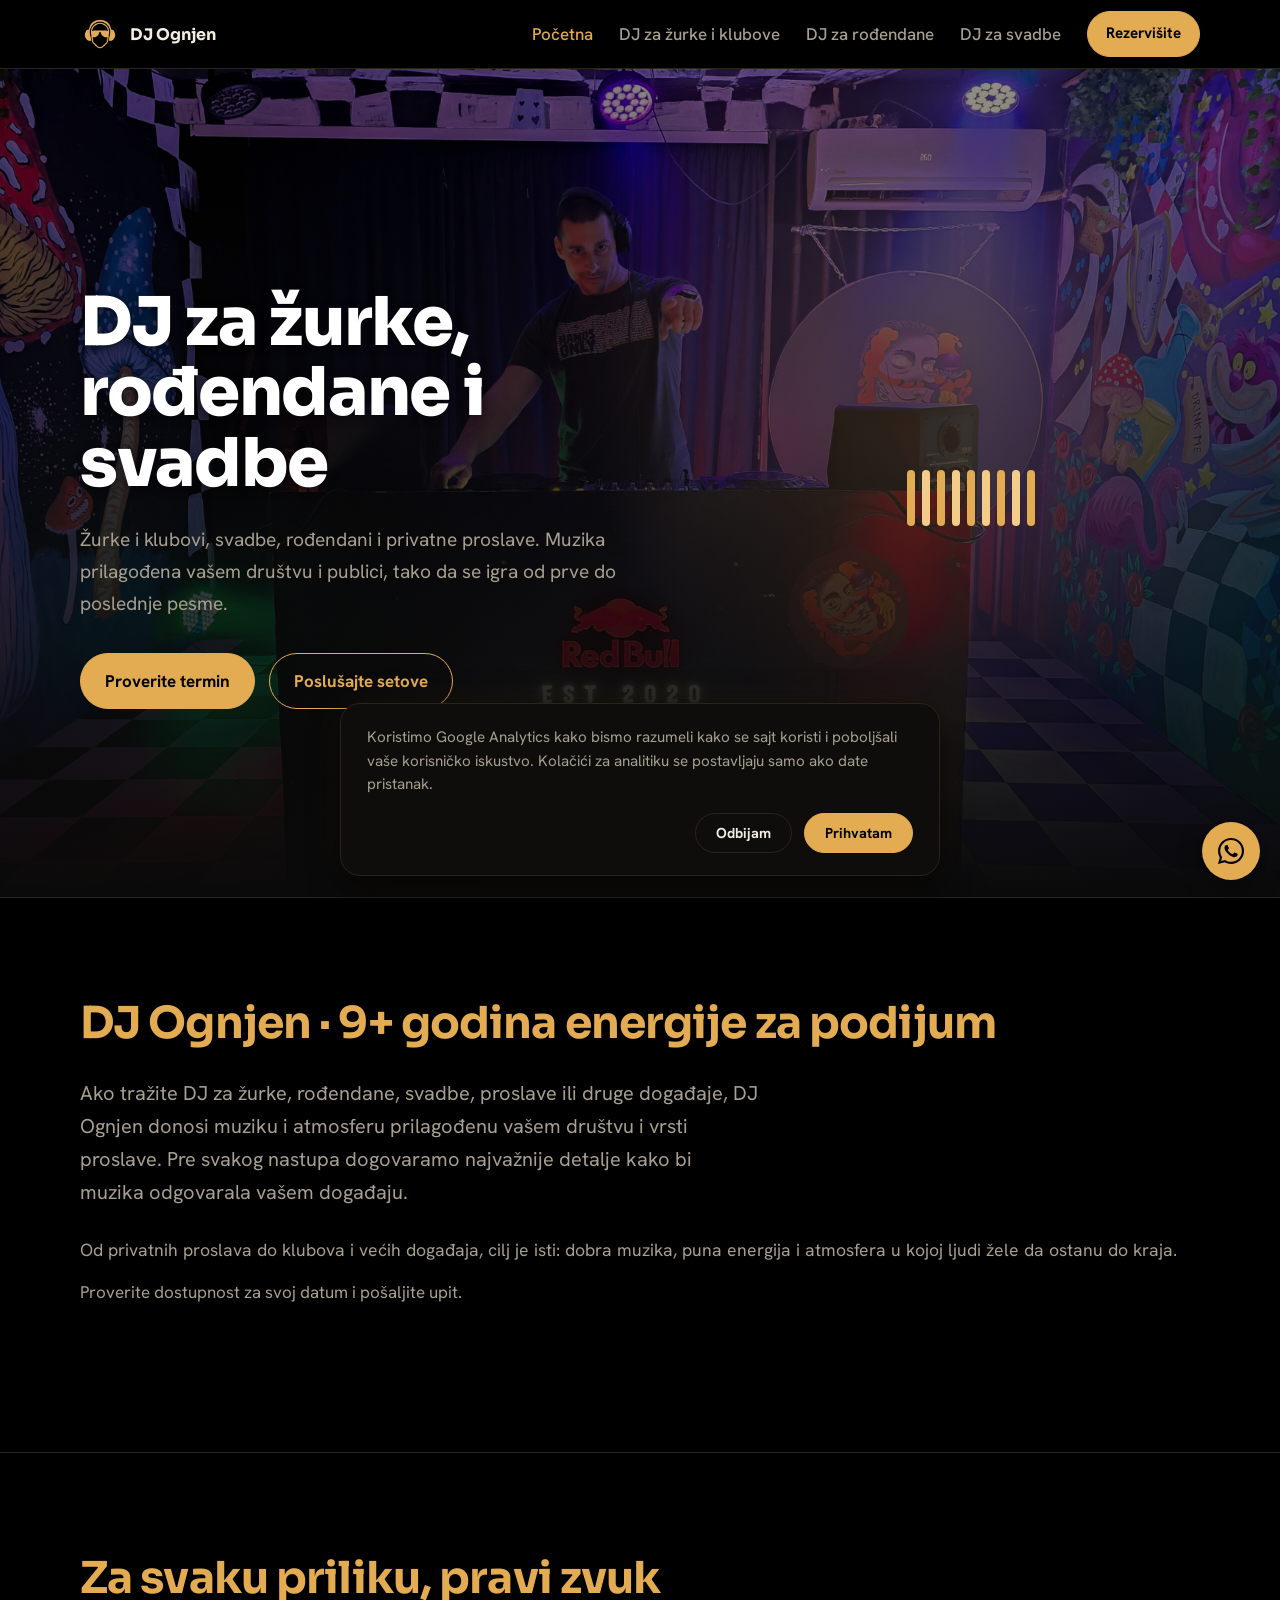
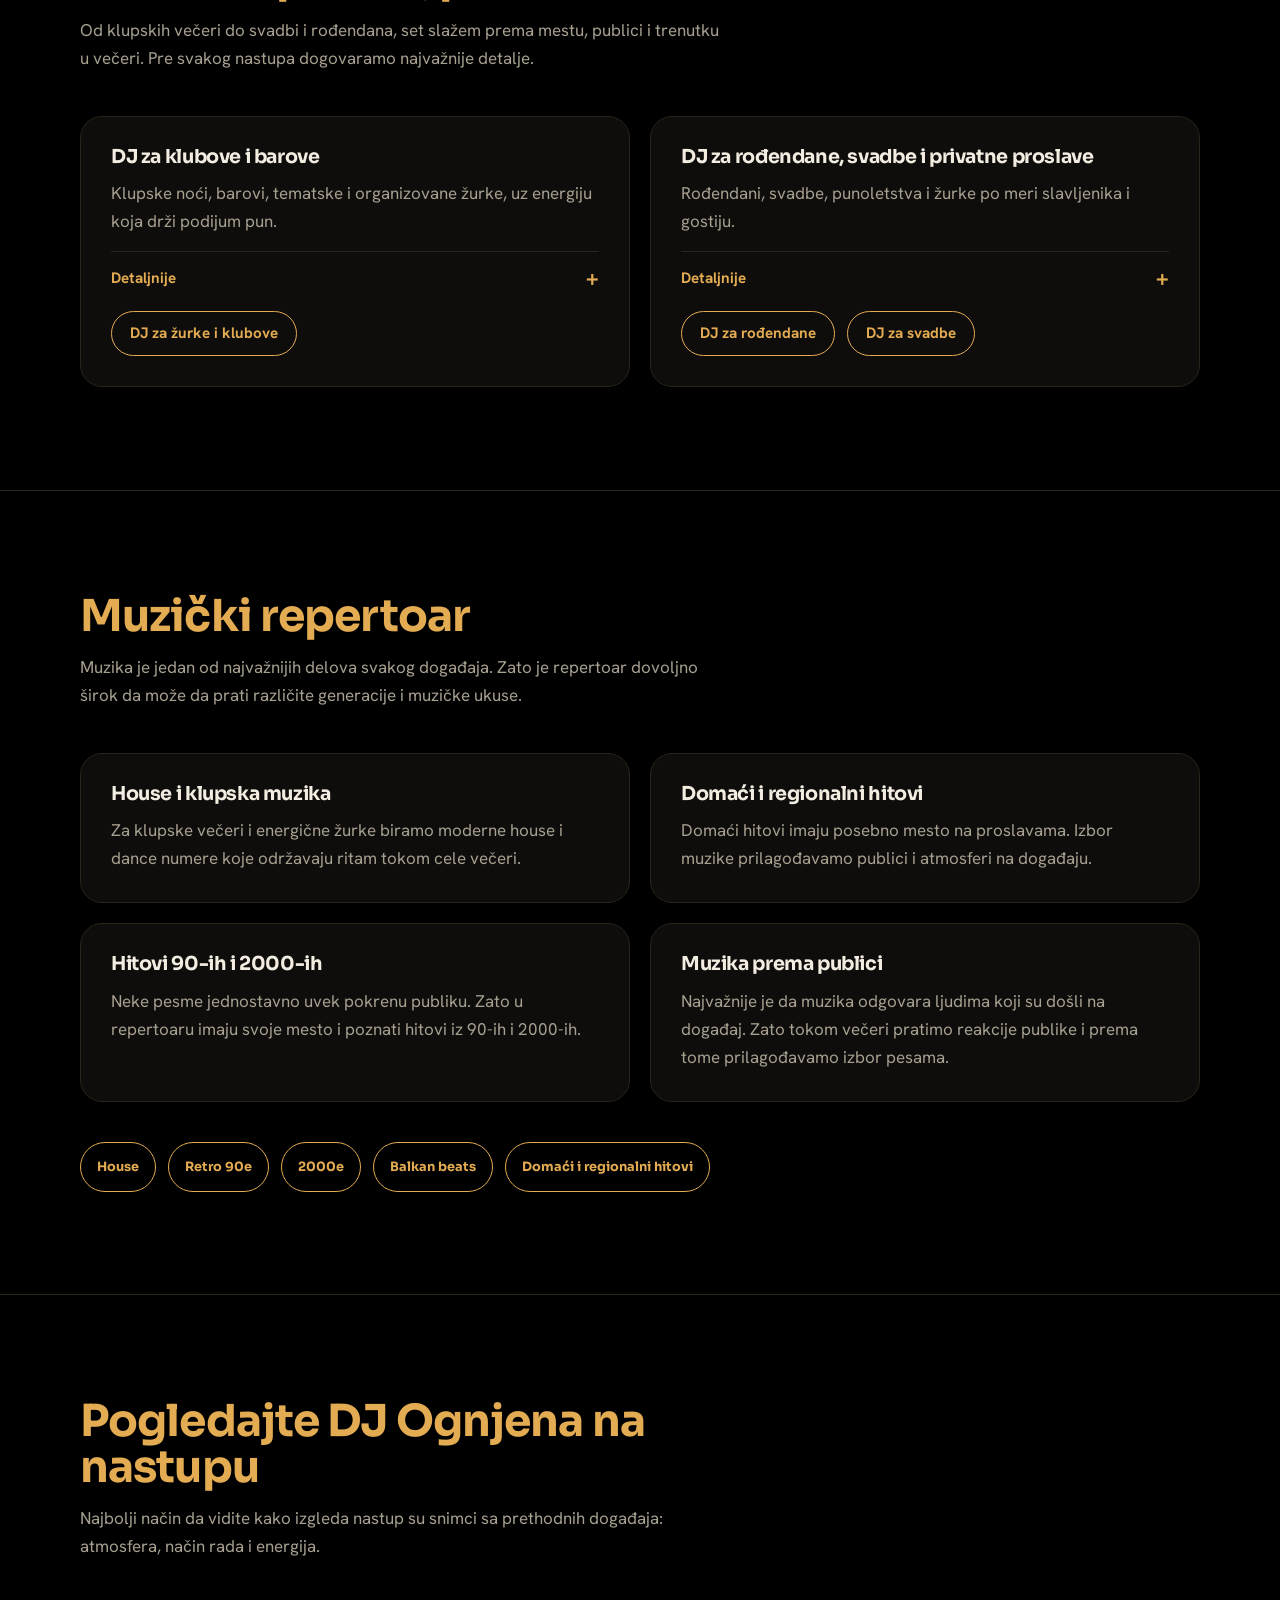
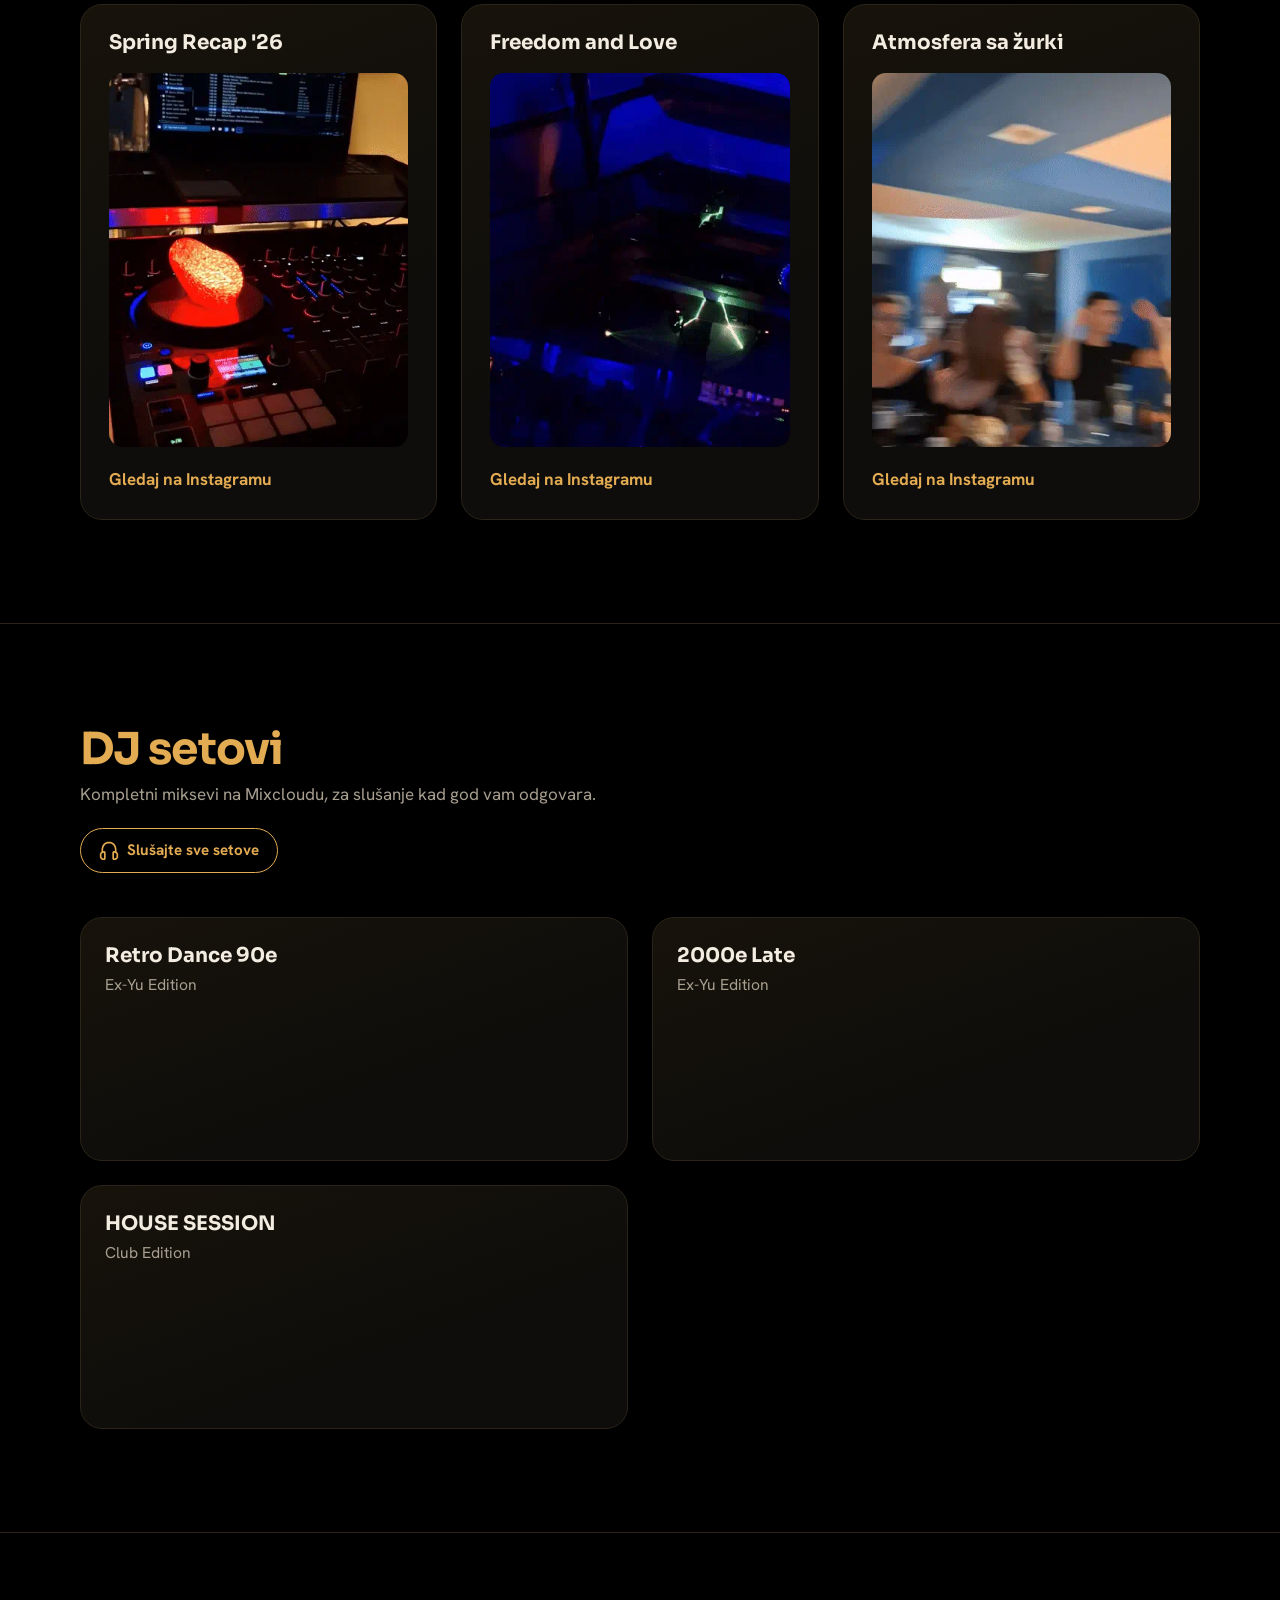
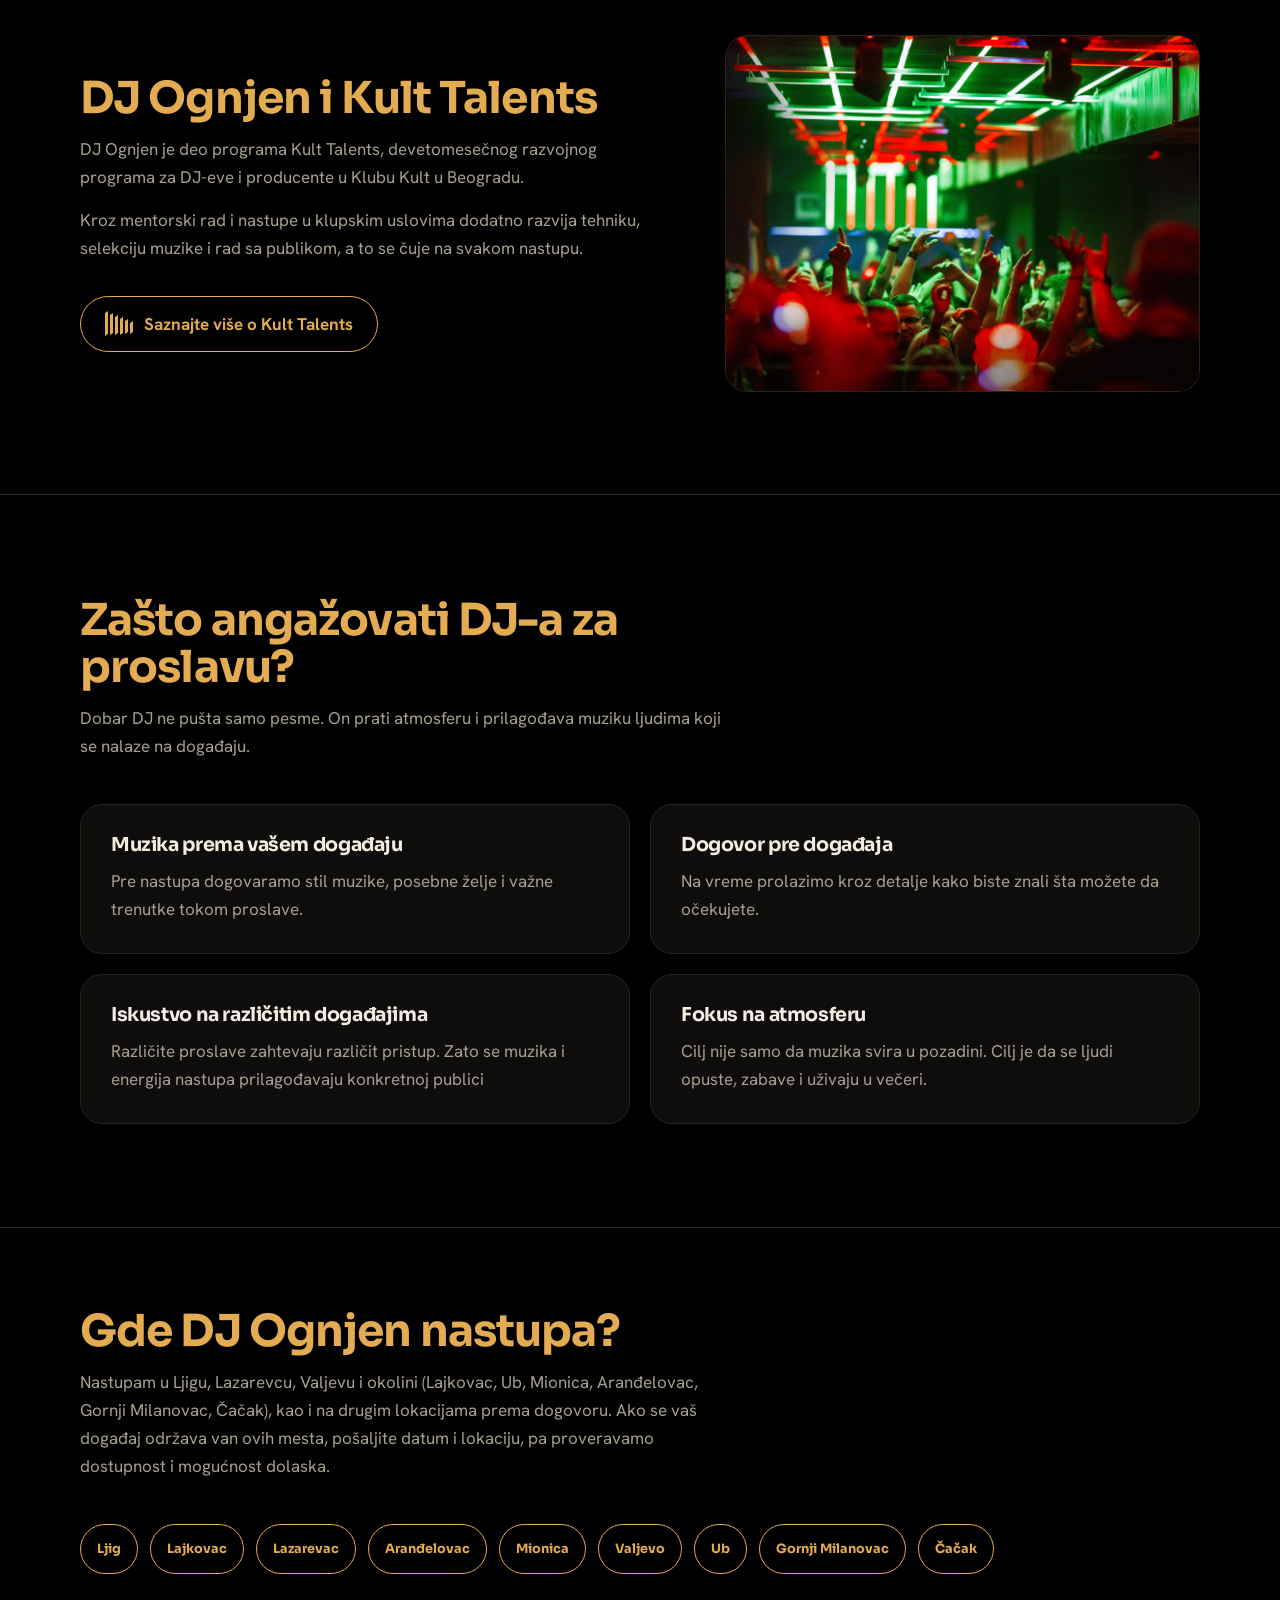
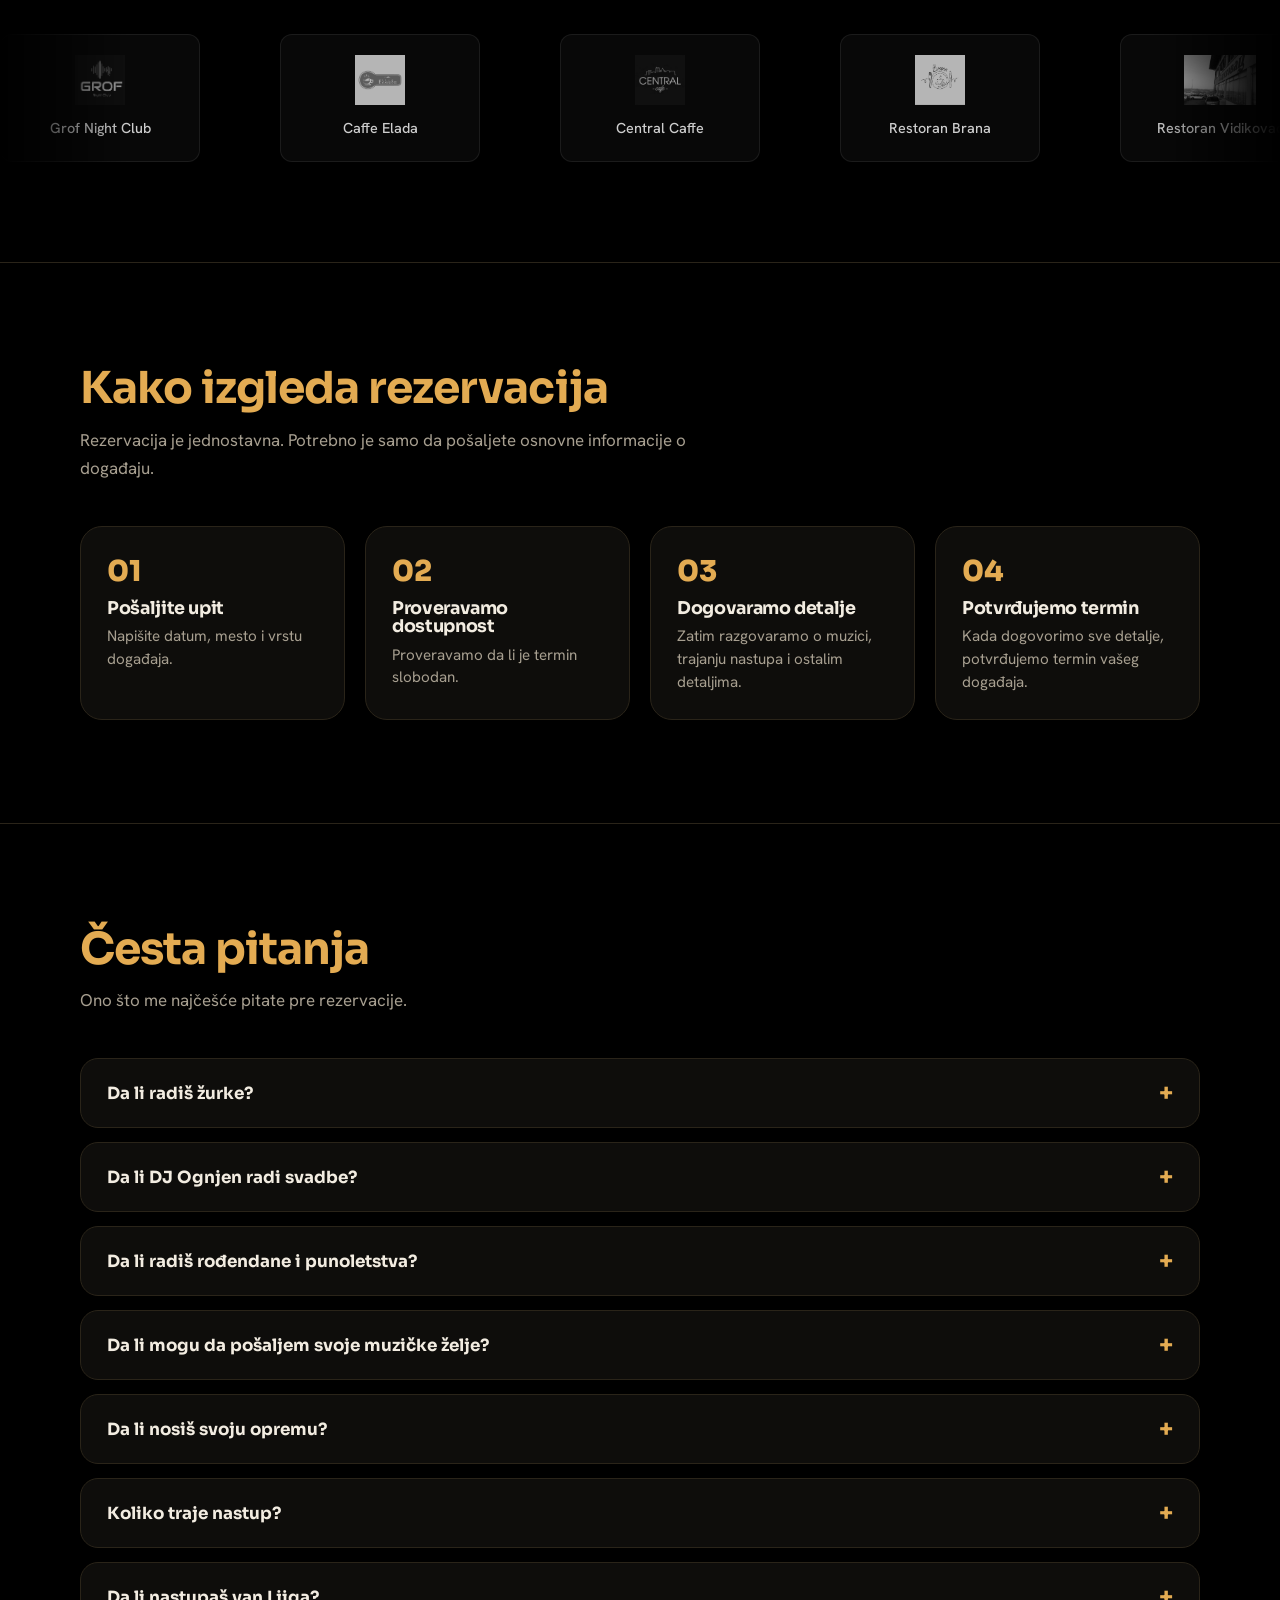
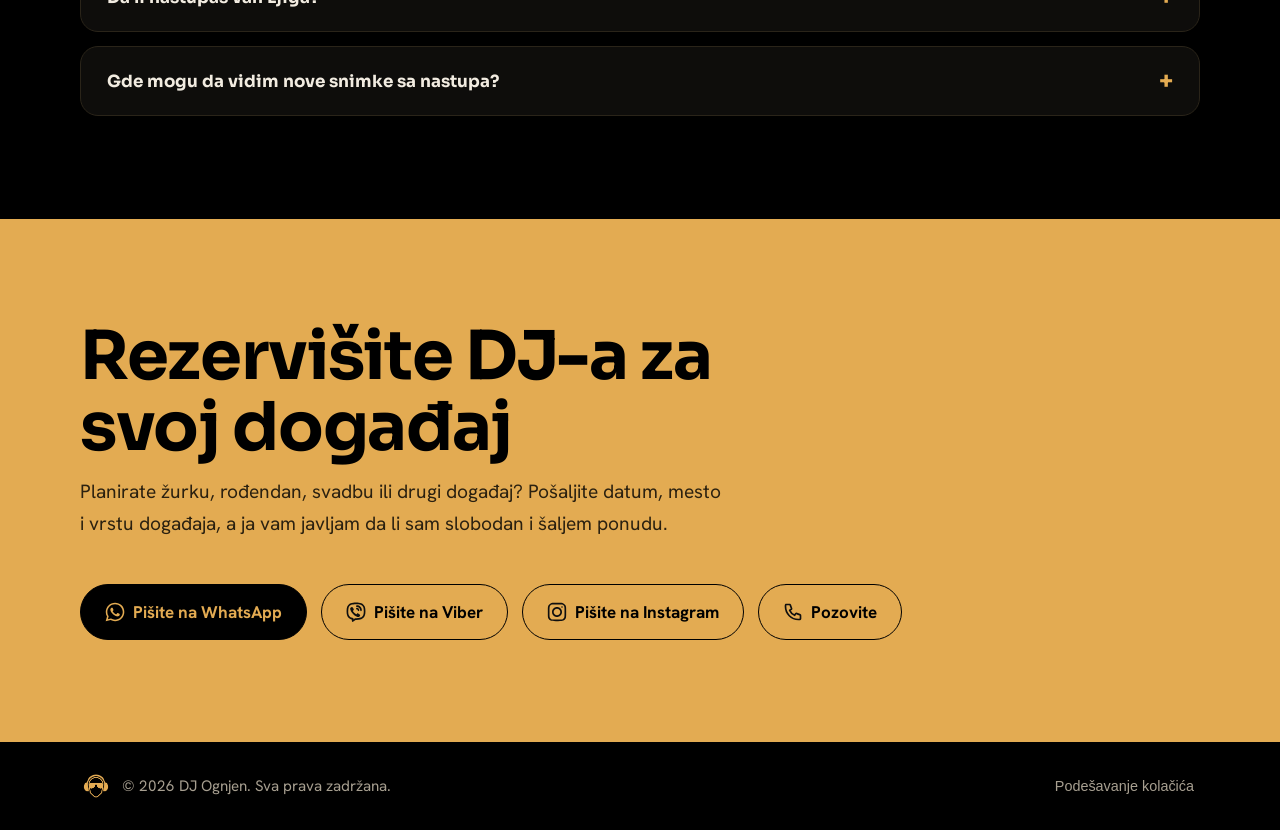
==== commit b87885c8: "fix schemas and faqs" ====
--- a/index.html
+++ b/index.html
@@ -95,10 +95,10 @@
         "mainEntity": [
             {
                 "@type": "Question",
-                "name": "Da li radiš žurke i klubove?",
+                "name": "Da li radiš žurke?",
                 "acceptedAnswer": {
                     "@type": "Answer",
-                    "text": "Da. Nastupam u klubovima, lokalima i na organizovanim žurkama. Repertoar se dogovara prema konceptu večeri i publici, a tokom nastupa ga prilagođavam reakciji podijuma."
+                    "text": "Da. Nastupam u klubovima, barovima i na organizovanim žurkama. Repertoar se dogovara prema konceptu večeri i publici, a tokom nastupa ga prilagođavam reakciji podijuma."
                 }
             },
             {
@@ -106,7 +106,7 @@
                 "name": "Da li radiš svadbe?",
                 "acceptedAnswer": {
                     "@type": "Answer",
-                    "text": "Da. Radim svadbe i druge privatne proslave. Muziku, prvi ples i posebne želje dogovaram unapred sa mladencima, a tokom večeri pratim atmosferu i goste."
+                    "text": "Da. DJ Ognjen radi svadbe i druge privatne proslave. Muziku prilagođava dogovoru sa mladencima i atmosferi tokom večeri."
                 }
             },
             {
@@ -114,7 +114,7 @@
                 "name": "Da li radiš rođendane i punoletstva?",
                 "acceptedAnswer": {
                     "@type": "Answer",
-                    "text": "Da. Rođendani, punoletstva, godišnjice i privatne žurke spadaju među događaje za koje možete poslati upit."
+                    "text": "Da. Rođendani, punoletstva i privatne žurke spadaju među događaje za koje možete poslati upit."
                 }
             },
             {
@@ -131,14 +131,6 @@
                 "acceptedAnswer": {
                     "@type": "Answer",
                     "text": "Donosim svoj DJ kontroler i prateću DJ opremu. Ozvučenje i rasvetu obezbeđuje klub, sala ili organizator. Ako prostor već ima ozvučenje, povezujem se na postojeći sistem. Tehničke uslove proveravamo unapred, tako da na dan događaja nema iznenađenja."
-                }
-            },
-            {
-                "@type": "Question",
-                "name": "Kako mogu da proverim slobodan termin?",
-                "acceptedAnswer": {
-                    "@type": "Answer",
-                    "text": "Pošaljite datum, mesto i vrstu događaja, pa proveravam dostupnost. Za vikende, praznike i sezonu proslava javite se čim odredite datum, jer se popularni termini brzo popune."
                 }
             },
             {
@@ -211,8 +203,10 @@
                     <p class="lead">Žurke i klubovi, svadbe, rođendani i privatne proslave. Muzika prilagođena
                         vašem društvu i publici, tako da se igra od prve do poslednje pesme.</p>
                     <div class="cta">
-                        <a class="btn solid" href="https://wa.me/381640323344" target="_blank" rel="noopener"
-                            data-ga-event="whatsapp_click" data-ga-location="hero">Proverite termin</a>
+                        <a class="btn solid"
+                            href="https://wa.me/381640323344?text=Zdravo%2C%20zanima%20me%20DJ%20za%20proslavu.%20Datum%20i%20mesto%3A%20"
+                            target="_blank" rel="noopener" data-ga-event="whatsapp_click"
+                            data-ga-location="hero">Proverite termin</a>
                         <a class="btn ghost" href="#setovi" data-ga-event="sets_click"
                             data-ga-location="hero">Poslušajte
                             setove</a>
@@ -248,7 +242,7 @@
             </div>
         </section>
 
-        <section id="repertoar">
+        <section id="usluge">
             <div class="wrap">
                 <div class="head">
                     <h2>Za svaku priliku, pravi zvuk</h2>
@@ -276,7 +270,11 @@
                                 </p>
                             </div>
                         </details>
-                        <!-- TODO: link ka stranici "DJ za žurke i klubove" kad bude gotova -->
+                        <div class="card-actions">
+                            <a class="btn ghost sm" href="/dj-za-zurke-i-klubove.html" data-ga-event="card_link_click"
+                                data-ga-location="pocetna-kartice" data-ga-item="zurke_klubovi">DJ za žurke i
+                                klubove</a>
+                        </div>
                     </div>
                     <div class="card">
                         <h3>DJ za rođendane, svadbe i privatne proslave</h3>
@@ -294,13 +292,18 @@
                                 </p>
                             </div>
                         </details>
-                        <!-- TODO: linkovi ka stranicama "DJ za svadbe" i "DJ za rođendane" kad budu gotove -->
-                    </div>
-                </div>
-            </div>
-        </section>
-
-        <section id="muzika">
+                        <div class="card-actions">
+                            <a class="btn ghost sm" href="/dj-za-rodjendane.html" data-ga-event="card_link_click"
+                                data-ga-location="pocetna-kartice" data-ga-item="rodjendani">DJ za rođendane</a>
+                            <a class="btn ghost sm" href="/dj-za-svadbe.html" data-ga-event="card_link_click"
+                                data-ga-location="pocetna-kartice" data-ga-item="svadbe">DJ za svadbe</a>
+                        </div>
+                    </div>
+                </div>
+            </div>
+        </section>
+
+        <section id="repertoar">
             <div class="wrap">
                 <div class="head">
                     <h2>Muzički repertoar</h2>
@@ -345,39 +348,6 @@
                     <span>2000e</span>
                     <span>Balkan beats</span>
                     <span>Domaći i regionalni hitovi</span>
-                </div>
-            </div>
-        </section>
-
-        <section id="kult-talents">
-            <div class="wrap">
-                <div class="split">
-                    <div>
-                        <div class="head">
-                            <h2>DJ Ognjen i Kult Talents</h2>
-                            <p>
-                                DJ Ognjen je deo programa Kult Talents, devetomesečnog razvojnog programa za DJ-eve
-                                i
-                                producente u Klubu Kult u Beogradu.
-                            </p>
-                            <p>
-                                Kroz mentorski rad i nastupe u klupskim uslovima
-                                dodatno razvija tehniku, selekciju muzike i rad sa publikom, a to se čuje na svakom
-                                nastupu.
-                            </p>
-                        </div>
-                        <div class="cta">
-                            <a class="btn ghost" href="https://kult-talents.com/" target="_blank" rel="noopener"
-                                data-ga-event="kult_talents_click" data-ga-location="kult-talents">
-                                <span class="kult-mark" aria-hidden="true">
-                                    <i></i><i></i><i></i><i></i><i></i><i></i>
-                                </span>
-                                Saznajte više o Kult Talents
-                            </a>
-                        </div>
-                    </div>
-                    <img class="split-img" src="/img/media/kult-talents.webp"
-                        alt="DJ Ognjen i Kult Talents program u Klubu Kult, Beograd" loading="lazy">
                 </div>
             </div>
         </section>
@@ -457,6 +427,39 @@
             </div>
         </section>
 
+        <section id="kult-talents">
+            <div class="wrap">
+                <div class="split">
+                    <div>
+                        <div class="head">
+                            <h2>DJ Ognjen i Kult Talents</h2>
+                            <p>
+                                DJ Ognjen je deo programa Kult Talents, devetomesečnog razvojnog programa za DJ-eve
+                                i
+                                producente u Klubu Kult u Beogradu.
+                            </p>
+                            <p>
+                                Kroz mentorski rad i nastupe u klupskim uslovima
+                                dodatno razvija tehniku, selekciju muzike i rad sa publikom, a to se čuje na svakom
+                                nastupu.
+                            </p>
+                        </div>
+                        <div class="cta">
+                            <a class="btn ghost" href="https://kult-talents.com/" target="_blank" rel="noopener"
+                                data-ga-event="kult_talents_click" data-ga-location="kult-talents">
+                                <span class="kult-mark" aria-hidden="true">
+                                    <i></i><i></i><i></i><i></i><i></i><i></i>
+                                </span>
+                                Saznajte više o Kult Talents
+                            </a>
+                        </div>
+                    </div>
+                    <img class="split-img" src="/img/media/kult-talents.webp"
+                        alt="DJ Ognjen i Kult Talents program u Klubu Kult, Beograd" loading="lazy">
+                </div>
+            </div>
+        </section>
+
         <section id="zasto-dj">
             <div class="wrap">
                 <div class="head">
@@ -493,152 +496,15 @@
             </div>
         </section>
 
-        <section id="saradnja">
-            <div class="wrap">
-                <div class="head">
-                    <h2>Kako izgleda rezervacija</h2>
-                    <p>Rezervacija je jednostavna. Potrebno je samo da pošaljete osnovne informacije o događaju.</p>
-                </div>
-                <div class="steps">
-                    <div class="step">
-                        <span class="step-num">01</span>
-                        <h3>Pošaljite upit</h3>
-                        <p>Napišite datum, mesto i vrstu događaja.</p>
-                    </div>
-                    <div class="step">
-                        <span class="step-num">02</span>
-                        <h3>Proveravamo dostupnost</h3>
-                        <p>Proveravamo da li je termin slobodan.</p>
-                    </div>
-                    <div class="step">
-                        <span class="step-num">03</span>
-                        <h3>Dogovaramo detalje</h3>
-                        <p>Zatim razgovaramo o muzici, trajanju nastupa i ostalim detaljima.</p>
-                    </div>
-                    <div class="step">
-                        <span class="step-num">04</span>
-                        <h3>Potvrđujemo termin</h3>
-                        <p>Kada dogovorimo sve detalje, potvrđujemo termin vašeg događaja.</p>
-                    </div>
-                </div>
-            </div>
-        </section>
-
         <section id="gde-sam-nastupao">
             <div class="wrap">
                 <div class="head">
                     <h2>Gde DJ Ognjen nastupa?</h2>
-                    <p>DJ Ognjen nastupa u Ljigu, Lazarevcu, Valjevu i okolini, kao i na drugim lokacijama prema
-                        dogovoru.
+                    <p>
+                        Nastupam u Ljigu, Lazarevcu, Valjevu i okolini (Lajkovac, Ub, Mionica, Aranđelovac, Gornji
+                        Milanovac, Čačak), kao i na drugim lokacijama prema dogovoru. Ako se vaš događaj održava van
+                        ovih mesta, pošaljite datum i lokaciju, pa proveravamo dostupnost i mogućnost dolaska.
                     </p>
-                    <p>Ako se vaš događaj održava van ovih mesta, slobodno pošaljite upit. Proverićemo dostupnost i
-                        mogućnost dolaska na vašu lokaciju.
-                    </p>
-                </div>
-            </div>
-            <div class="venues-carousel">
-                <div class="venues-track">
-                    <div class="venue-card">
-                        <img src="/img/venues/grof-night-club-ljig.webp" alt="Grof Night Club" loading="lazy"
-                            width="240" height="160">
-                        <span>Grof Night Club</span>
-                    </div>
-                    <div class="venue-card">
-                        <img src="/img/venues/caffe-elada-ljig.webp" alt="Caffe Elada" loading="lazy" width="160"
-                            height="80">
-                        <span>Caffe Elada</span>
-                    </div>
-                    <div class="venue-card">
-                        <img src="/img/venues/central-caffe-lazarevac.webp" alt="Central Caffe" loading="lazy"
-                            width="160" height="80">
-                        <span>Central Caffe</span>
-                    </div>
-                    <div class="venue-card">
-                        <img src="/img/venues/restoran-brana-ljig.webp" alt="Restoran Brana Ljig" loading="lazy"
-                            width="240" height="160">
-                        <span>Restoran Brana</span>
-                    </div>
-                    <div class="venue-card">
-                        <img src="/img/venues/restoran-vidikovac-ljig.webp" alt="Restoran Vidikovac Ljig" loading="lazy"
-                            width="160" height="80">
-                        <span>Restoran Vidikovac</span>
-                    </div>
-                    <div class="venue-card">
-                        <img src="/img/venues/svecana-sala-busic-brancic.webp" alt="Svečana Sala Bušić Brančić"
-                            loading="lazy" width="160" height="80">
-                        <span>Svečana Sala Bušić</span>
-                    </div>
-                    <div class="venue-card">
-                        <img src="/img/venues/d-lux-event-centar-mionica.webp" alt="D LUX Event Centar Mionica"
-                            loading="lazy" width="240" height="160">
-                        <span>D LUX Event Centar</span>
-                    </div>
-                    <div class="venue-card">
-                        <img src="/img/venues/restoran-vizija-bogovadja.webp" alt="Restoran Vizija Bogovadja"
-                            loading="lazy" width="160" height="80">
-                        <span>Restoran Vizija</span>
-                    </div>
-                    <div class="venue-card">
-                        <img src="/img/venues/svecana-sala-crystal-lux-sombor.webp"
-                            alt="Svečana Sala Crystal Lux Sombor" loading="lazy" width="160" height="80">
-                        <span>Svečana Sala Crystal Lux</span>
-                    </div>
-                    <div class="venue-card" aria-hidden="true">
-                        <img src="/img/venues/grof-night-club-ljig.webp" alt="Grof Night Club" loading="lazy"
-                            width="240" height="160">
-                        <span>Grof Night Club</span>
-                    </div>
-                    <div class="venue-card" aria-hidden="true">
-                        <img src="/img/venues/caffe-elada-ljig.webp" alt="Caffe Elada" loading="lazy" width="160"
-                            height="80">
-                        <span>Caffe Elada</span>
-                    </div>
-                    <div class="venue-card" aria-hidden="true">
-                        <img src="/img/venues/central-caffe-lazarevac.webp" alt="Central Caffe" loading="lazy"
-                            width="160" height="80">
-                        <span>Central Caffe</span>
-                    </div>
-                    <div class="venue-card" aria-hidden="true">
-                        <img src="/img/venues/restoran-brana-ljig.webp" alt="Restoran Brana Ljig" loading="lazy"
-                            width="240" height="160">
-                        <span>Restoran Brana</span>
-                    </div>
-                    <div class="venue-card" aria-hidden="true">
-                        <img src="/img/venues/restoran-vidikovac-ljig.webp" alt="Restoran Vidikovac Ljig" loading="lazy"
-                            width="160" height="80">
-                        <span>Restoran Vidikovac</span>
-                    </div>
-                    <div class="venue-card" aria-hidden="true">
-                        <img src="/img/venues/svecana-sala-busic-brancic.webp" alt="Svečana Sala Bušić Brančić"
-                            loading="lazy" width="160" height="80">
-                        <span>Svečana Sala Bušić</span>
-                    </div>
-                    <div class="venue-card" aria-hidden="true">
-                        <img src="/img/venues/d-lux-event-centar-mionica.webp" alt="D LUX Event Centar Mionica"
-                            loading="lazy" width="240" height="160">
-                        <span>D LUX Event Centar</span>
-                    </div>
-                    <div class="venue-card" aria-hidden="true">
-                        <img src="/img/venues/restoran-vizija-bogovadja.webp" alt="Restoran Vizija Bogovadja"
-                            loading="lazy" width="160" height="80">
-                        <span>Restoran Vizija</span>
-                    </div>
-                    <div class="venue-card" aria-hidden="true">
-                        <img src="/img/venues/svecana-sala-crystal-lux-sombor.webp"
-                            alt="Svečana Sala Crystal Lux Sombor" loading="lazy" width="160" height="80">
-                        <span>Svečana Sala Crystal Lux</span>
-                    </div>
-                </div>
-            </div>
-        </section>
-
-        <section id="lokacije">
-            <div class="wrap">
-                <div class="head">
-                    <h2>DJ za žurke i proslave u Ljigu, Lazarevcu, Valjevu i okolini</h2>
-                    <p>Nastupam u Ljigu, Lazarevcu, Valjevu i okolini (Lajkovac, Ub, Mionica, Aranđelovac, Gornji
-                        Milanovac, Čačak), kao i na drugim lokacijama prema dogovoru. Ako se vaš događaj održava van
-                        ovih mesta, pošaljite datum i lokaciju, pa proveravamo dostupnost i mogućnost dolaska.</p>
                 </div>
                 <div class="genres" aria-label="Mesta nastupa">
                     <span>Ljig</span>
@@ -652,6 +518,131 @@
                     <span>Čačak</span>
                 </div>
             </div>
+            <div class="venues-carousel" style="margin-top: 40px;">
+                <div class="venues-track">
+                    <div class="venue-card">
+                        <img src="/img/venues/grof-night-club-ljig.webp" alt="Grof Night Club" loading="lazy"
+                            width="240" height="160">
+                        <span>Grof Night Club</span>
+                    </div>
+                    <div class="venue-card">
+                        <img src="/img/venues/caffe-elada-ljig.webp" alt="Caffe Elada" loading="lazy" width="160"
+                            height="80">
+                        <span>Caffe Elada</span>
+                    </div>
+                    <div class="venue-card">
+                        <img src="/img/venues/central-caffe-lazarevac.webp" alt="Central Caffe" loading="lazy"
+                            width="160" height="80">
+                        <span>Central Caffe</span>
+                    </div>
+                    <div class="venue-card">
+                        <img src="/img/venues/restoran-brana-ljig.webp" alt="Restoran Brana Ljig" loading="lazy"
+                            width="240" height="160">
+                        <span>Restoran Brana</span>
+                    </div>
+                    <div class="venue-card">
+                        <img src="/img/venues/restoran-vidikovac-ljig.webp" alt="Restoran Vidikovac Ljig" loading="lazy"
+                            width="160" height="80">
+                        <span>Restoran Vidikovac</span>
+                    </div>
+                    <div class="venue-card">
+                        <img src="/img/venues/svecana-sala-busic-brancic.webp" alt="Svečana Sala Bušić Brančić"
+                            loading="lazy" width="160" height="80">
+                        <span>Svečana Sala Bušić</span>
+                    </div>
+                    <div class="venue-card">
+                        <img src="/img/venues/d-lux-event-centar-mionica.webp" alt="D LUX Event Centar Mionica"
+                            loading="lazy" width="240" height="160">
+                        <span>D LUX Event Centar</span>
+                    </div>
+                    <div class="venue-card">
+                        <img src="/img/venues/restoran-vizija-bogovadja.webp" alt="Restoran Vizija Bogovadja"
+                            loading="lazy" width="160" height="80">
+                        <span>Restoran Vizija</span>
+                    </div>
+                    <div class="venue-card">
+                        <img src="/img/venues/svecana-sala-crystal-lux-sombor.webp"
+                            alt="Svečana Sala Crystal Lux Sombor" loading="lazy" width="160" height="80">
+                        <span>Svečana Sala Crystal Lux</span>
+                    </div>
+                    <div class="venue-card" aria-hidden="true">
+                        <img src="/img/venues/grof-night-club-ljig.webp" alt="Grof Night Club" loading="lazy"
+                            width="240" height="160">
+                        <span>Grof Night Club</span>
+                    </div>
+                    <div class="venue-card" aria-hidden="true">
+                        <img src="/img/venues/caffe-elada-ljig.webp" alt="Caffe Elada" loading="lazy" width="160"
+                            height="80">
+                        <span>Caffe Elada</span>
+                    </div>
+                    <div class="venue-card" aria-hidden="true">
+                        <img src="/img/venues/central-caffe-lazarevac.webp" alt="Central Caffe" loading="lazy"
+                            width="160" height="80">
+                        <span>Central Caffe</span>
+                    </div>
+                    <div class="venue-card" aria-hidden="true">
+                        <img src="/img/venues/restoran-brana-ljig.webp" alt="Restoran Brana Ljig" loading="lazy"
+                            width="240" height="160">
+                        <span>Restoran Brana</span>
+                    </div>
+                    <div class="venue-card" aria-hidden="true">
+                        <img src="/img/venues/restoran-vidikovac-ljig.webp" alt="Restoran Vidikovac Ljig" loading="lazy"
+                            width="160" height="80">
+                        <span>Restoran Vidikovac</span>
+                    </div>
+                    <div class="venue-card" aria-hidden="true">
+                        <img src="/img/venues/svecana-sala-busic-brancic.webp" alt="Svečana Sala Bušić Brančić"
+                            loading="lazy" width="160" height="80">
+                        <span>Svečana Sala Bušić</span>
+                    </div>
+                    <div class="venue-card" aria-hidden="true">
+                        <img src="/img/venues/d-lux-event-centar-mionica.webp" alt="D LUX Event Centar Mionica"
+                            loading="lazy" width="240" height="160">
+                        <span>D LUX Event Centar</span>
+                    </div>
+                    <div class="venue-card" aria-hidden="true">
+                        <img src="/img/venues/restoran-vizija-bogovadja.webp" alt="Restoran Vizija Bogovadja"
+                            loading="lazy" width="160" height="80">
+                        <span>Restoran Vizija</span>
+                    </div>
+                    <div class="venue-card" aria-hidden="true">
+                        <img src="/img/venues/svecana-sala-crystal-lux-sombor.webp"
+                            alt="Svečana Sala Crystal Lux Sombor" loading="lazy" width="160" height="80">
+                        <span>Svečana Sala Crystal Lux</span>
+                    </div>
+                </div>
+            </div>
+        </section>
+
+        <section id="saradnja">
+            <div class="wrap">
+                <div class="head">
+                    <h2>Kako izgleda rezervacija</h2>
+                    <p>Rezervacija je jednostavna. Potrebno je samo da pošaljete osnovne informacije o događaju.</p>
+                </div>
+                <div class="steps">
+                    <div class="step">
+                        <span class="step-num">01</span>
+                        <h3>Pošaljite upit</h3>
+                        <p>Napišite datum, mesto i vrstu događaja.</p>
+                    </div>
+                    <div class="step">
+                        <span class="step-num">02</span>
+                        <h3>Proveravamo dostupnost</h3>
+                        <p>Proveravamo da li je termin slobodan.</p>
+                    </div>
+                    <div class="step">
+                        <span class="step-num">03</span>
+                        <h3>Dogovaramo detalje</h3>
+                        <p>Zatim razgovaramo o muzici, trajanju nastupa i ostalim detaljima.</p>
+                    </div>
+                    <div class="step">
+                        <span class="step-num">04</span>
+                        <h3>Potvrđujemo termin</h3>
+                        <p>Kada dogovorimo sve detalje, potvrđujemo termin vašeg događaja.</p>
+                    </div>
+                </div>
+            </div>
         </section>
 
         <section id="faq">
@@ -695,20 +686,31 @@
                         </div>
                     </details>
                     <details class="faq-item">
+                        <summary>Da li nosiš svoju opremu?</summary>
+                        <div class="faq-body">
+                            <p>
+                                Donosim svoj DJ kontroler i prateću DJ opremu. Ozvučenje i rasvetu obezbeđuje klub, sala
+                                ili organizator. Ako prostor već ima ozvučenje, povezujem se na postojeći sistem.
+                                Tehničke uslove proveravamo unapred, tako da na dan događaja nema iznenađenja.
+                            </p>
+                        </div>
+                    </details>
+                    <details class="faq-item">
+                        <summary>Koliko traje nastup?</summary>
+                        <div class="faq-body">
+                            <p>
+                                Zavisi od tipa događaja. Nastupi u klubu traju obično 4 do 5 sati, dok se za svadbe,
+                                rođendane i druge proslave trajanje dogovara unapred, prema planu večeri.
+                            </p>
+                        </div>
+                    </details>
+                    <details class="faq-item">
                         <summary>Da li nastupaš van Ljiga?</summary>
                         <div class="faq-body">
                             <p>
-                                Da. Nastupi su mogući i van Ljiga, uključujući Lazarevac, Valjevo i okolinu, prema
-                                dostupnosti i dogovoru.
-                            </p>
-                        </div>
-                    </details>
-                    <details class="faq-item">
-                        <summary>Kako mogu da proverim slobodan termin?</summary>
-                        <div class="faq-body">
-                            <p>
-                                Pošaljite upit sa datumom, mestom i vrstom događaja. Nakon toga proveravamo dostupnost
-                                termina.
+                                Da. Nastupam u Ljigu, Lazarevcu, Valjevu i okolini (Lajkovac, Ub, Mionica, Aranđelovac,
+                                Gornji Milanovac, Čačak), kao i na drugim lokacijama prema dogovoru. Za mesta van toga
+                                javite datum i lokaciju, pa proveravamo mogućnost dolaska.
                             </p>
                         </div>
                     </details>
@@ -734,25 +736,26 @@
                         ja vam javljam da li sam slobodan i šaljem ponudu.</p>
                 </div>
                 <div class="cta">
-                    <a class="btn solid" href="https://wa.me/381640323344" target="_blank" rel="noopener"
-                        data-ga-event="whatsapp_click" data-ga-location="kontakt">
+                    <a class="btn solid"
+                        href="https://wa.me/381640323344?text=Zdravo%2C%20zanima%20me%20DJ%20za%20proslavu.%20Datum%20i%20mesto%3A%20"
+                        target="_blank" rel="noopener" data-ga-event="whatsapp_click" data-ga-location="kontakt">
                         <img src="/img/icons/whatsapp.svg" alt="" width="20" height="20">
                         Pišite na WhatsApp
                     </a>
                     <a class="btn ghost" href="viber://chat?number=%2B381640323344" target="_blank" rel="noopener"
                         data-ga-event="viber_click" data-ga-location="kontakt">
                         <img src="/img/icons/viber.svg" alt="" width="20" height="20">
-                        Viber poruka
+                        Pišite na Viber
                     </a>
                     <a class="btn ghost" href="https://ig.me/m/oggnj3n" target="_blank" rel="noopener"
                         data-ga-event="instagram_click" data-ga-location="kontakt">
                         <img src="/img/icons/instagram.svg" alt="" width="20" height="20">
-                        Instagram poruka
+                        Pišite na Instagram
                     </a>
                     <a class="btn ghost" href="tel:+381640323344" data-ga-event="phone_click"
                         data-ga-location="kontakt">
                         <img src="/img/icons/phone.svg" alt="" width="20" height="20">
-                        Pozovi
+                        Pozovite
                     </a>
                 </div>
             </div>
@@ -773,8 +776,10 @@
         </div>
     </footer>
 
-    <a class="whatsapp-float" href="https://wa.me/381640323344" target="_blank" rel="noopener"
-        aria-label="Pišite na WhatsApp" data-ga-event="whatsapp_click" data-ga-location="float">
+    <a class="whatsapp-float"
+        href="https://wa.me/381640323344?text=Zdravo%2C%20zanima%20me%20DJ%20za%20proslavu.%20Datum%20i%20mesto%3A%20"
+        target="_blank" rel="noopener" aria-label="Pišite na WhatsApp" data-ga-event="whatsapp_click"
+        data-ga-location="float">
         <img src="/img/icons/whatsapp.svg" alt="" width="28" height="28">
     </a>
 
--- a/css/style.css
+++ b/css/style.css
@@ -707,6 +707,19 @@
     align-items: stretch;
 }
 
+.events .card {
+    display: flex;
+    flex-direction: column;
+}
+
+.card-actions {
+    display: flex;
+    flex-wrap: wrap;
+    gap: 12px;
+    margin-top: auto;
+    padding-top: 20px;
+}
+
 .card {
     background: var(--panel);
     border: 1px solid var(--line);
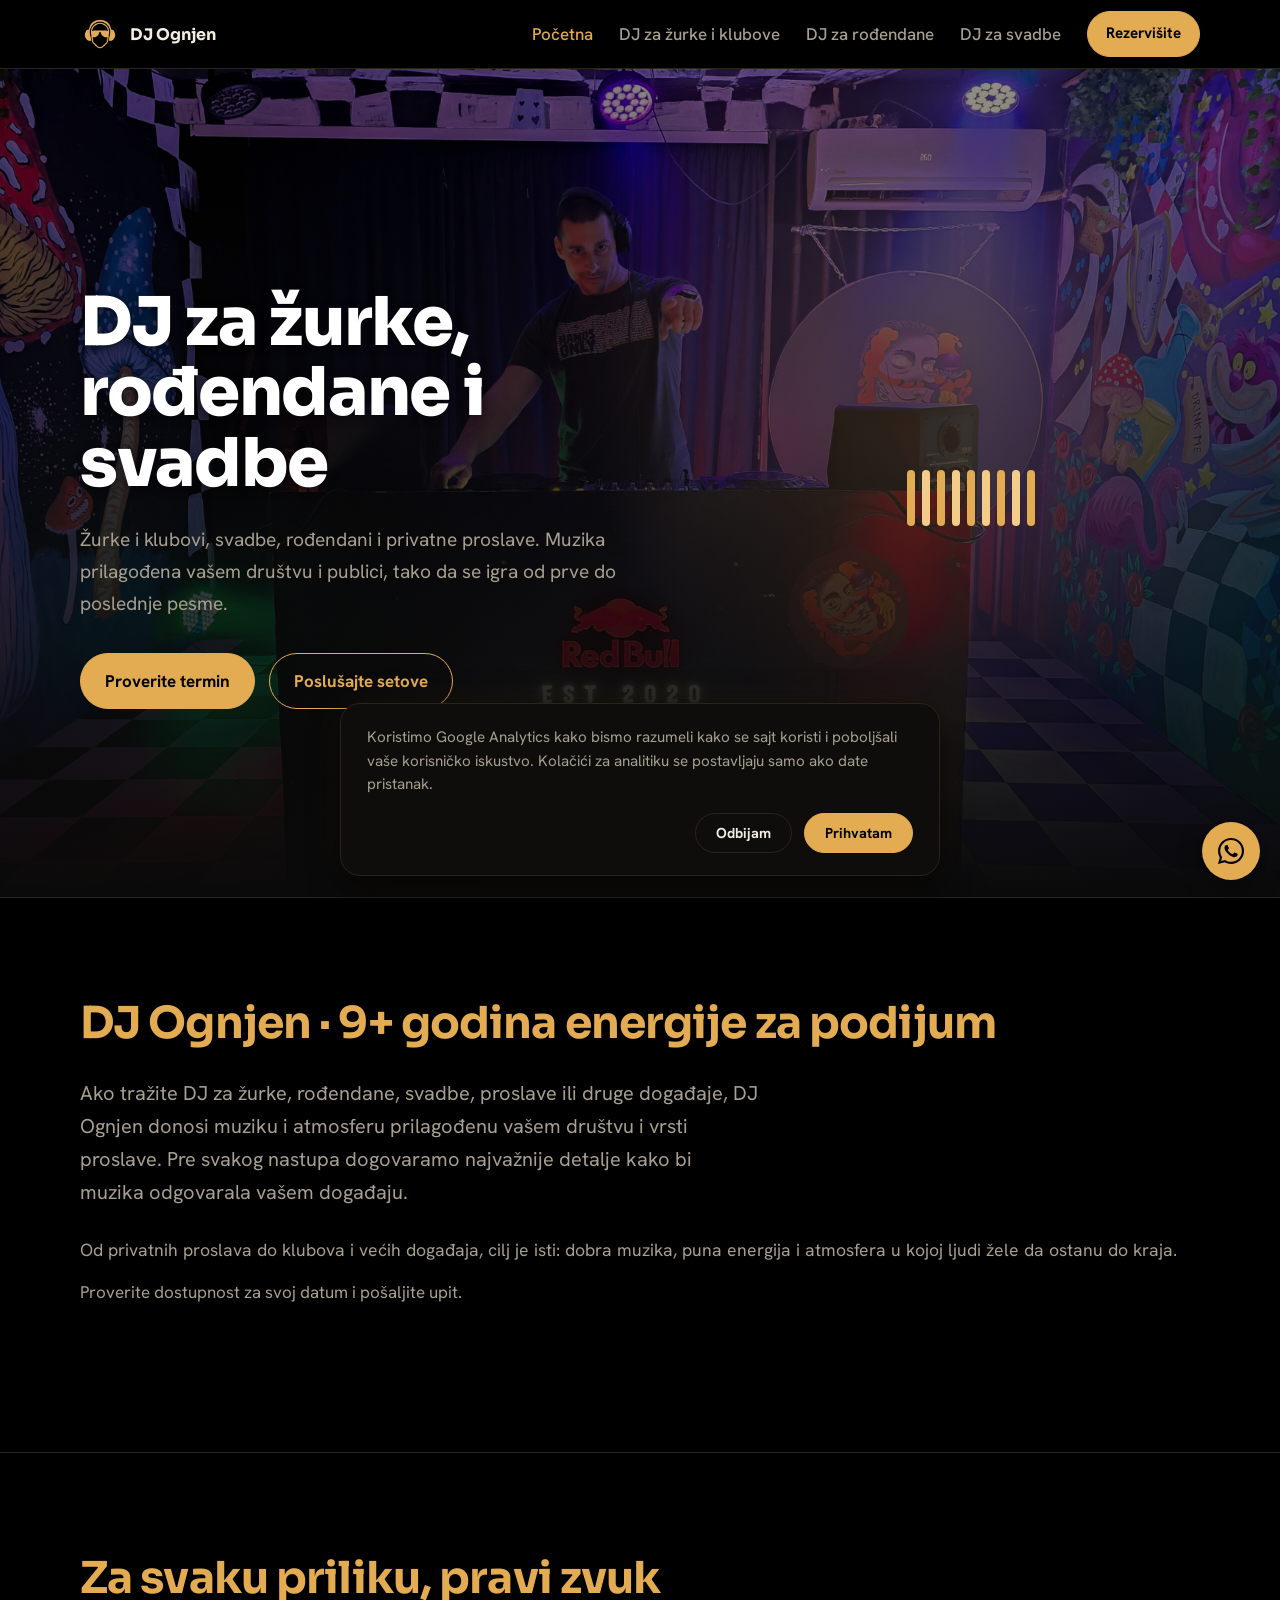
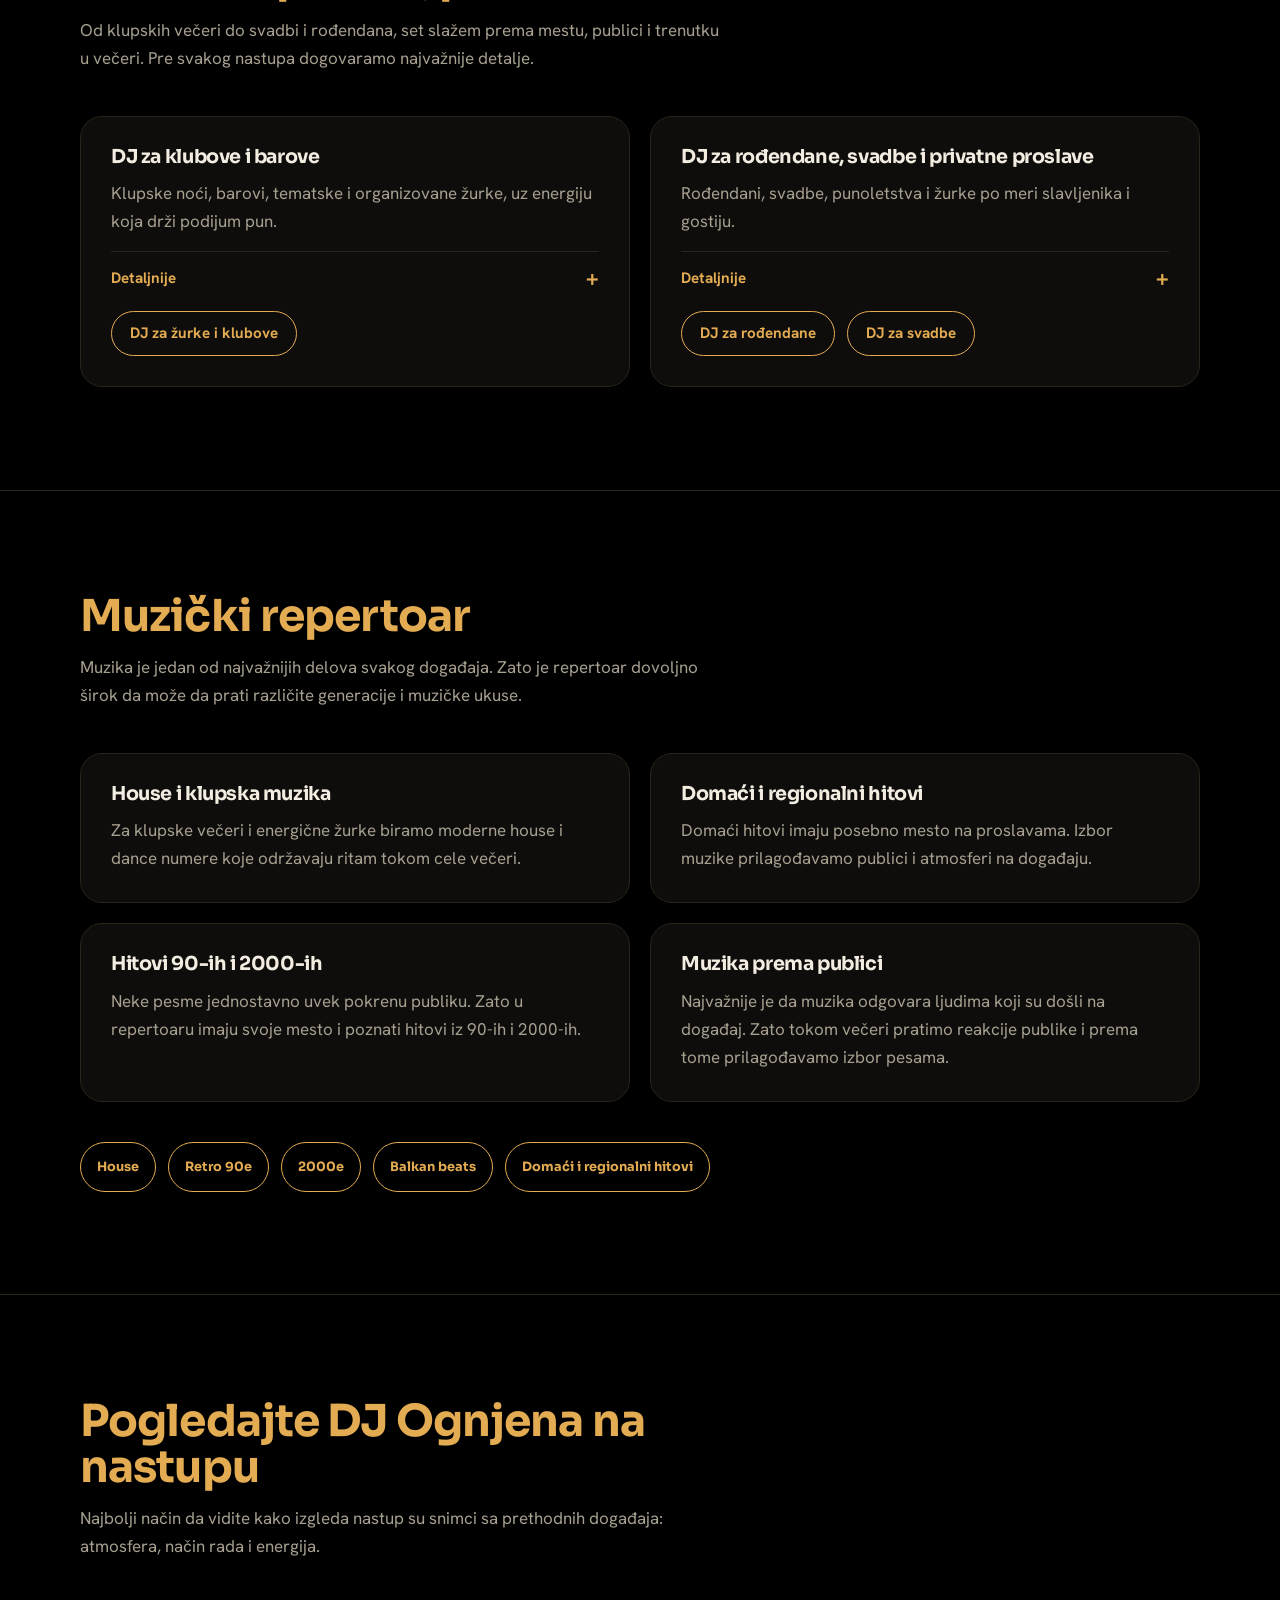
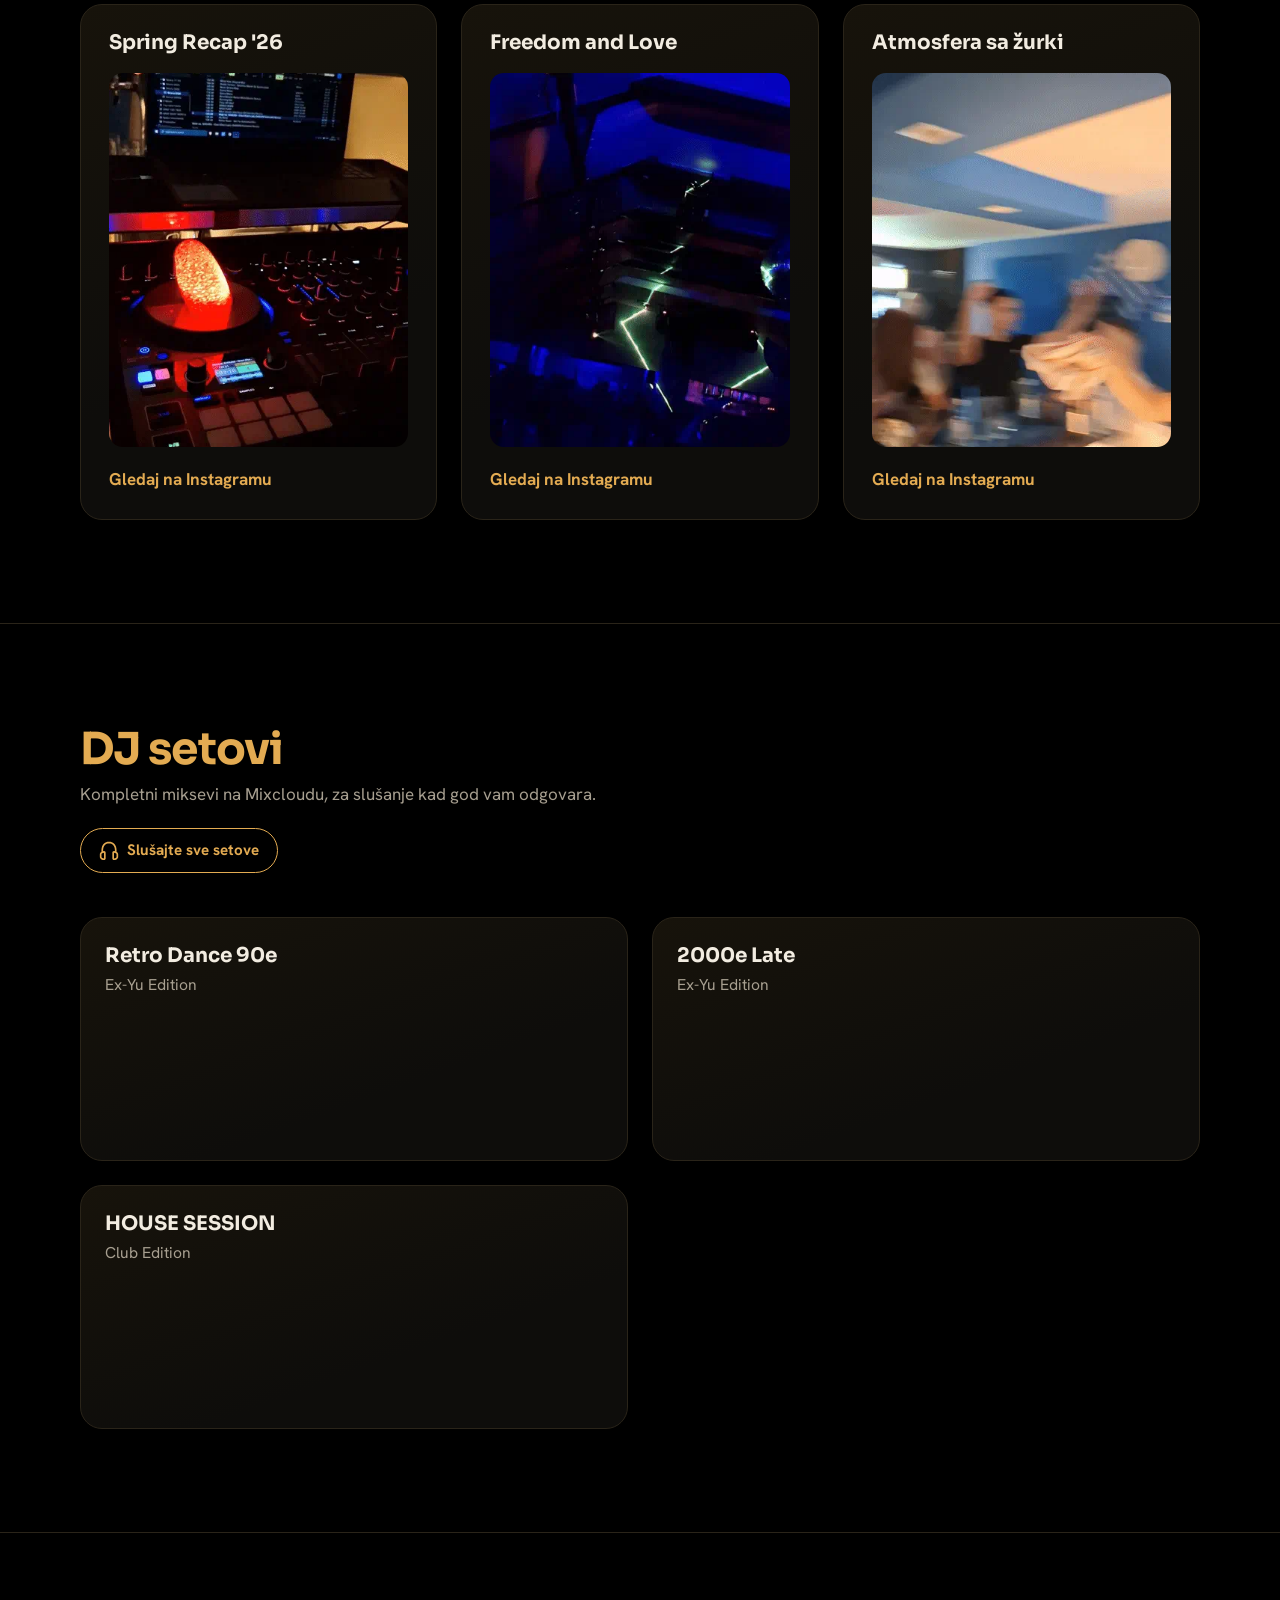
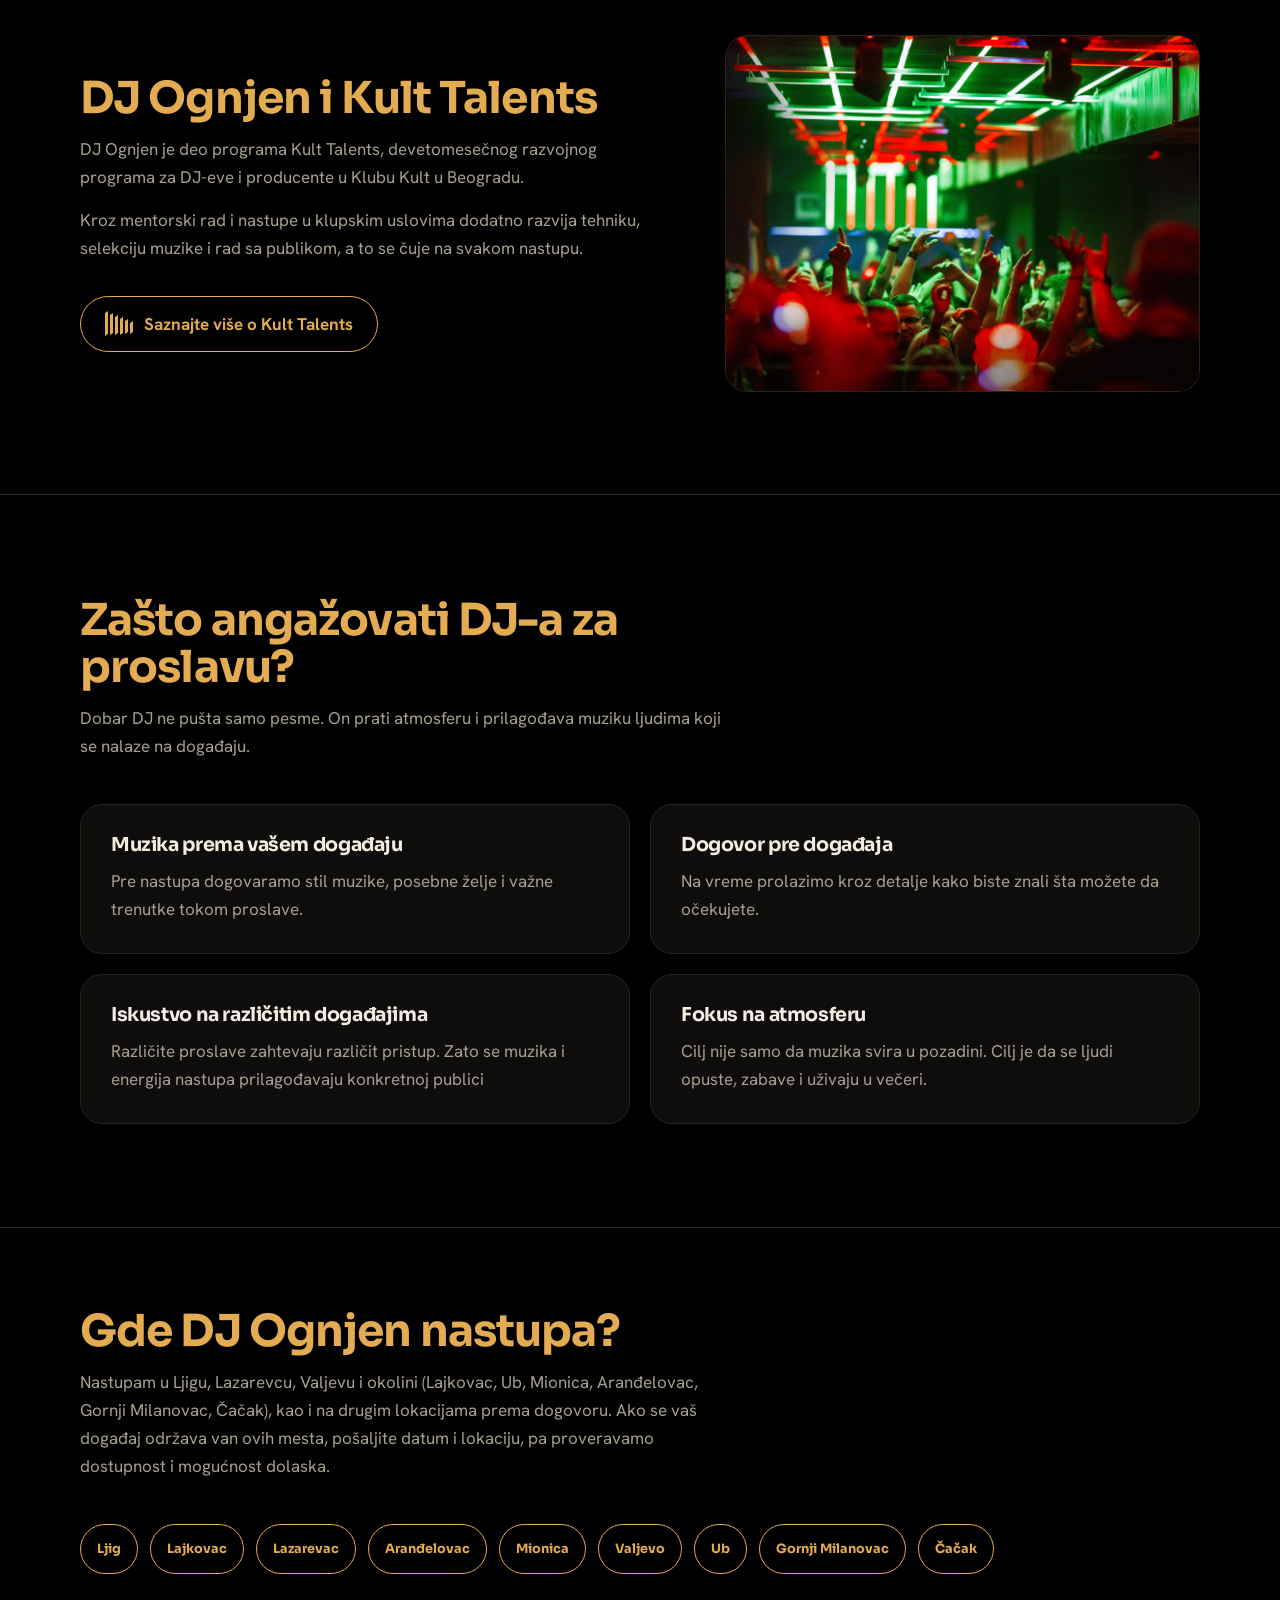
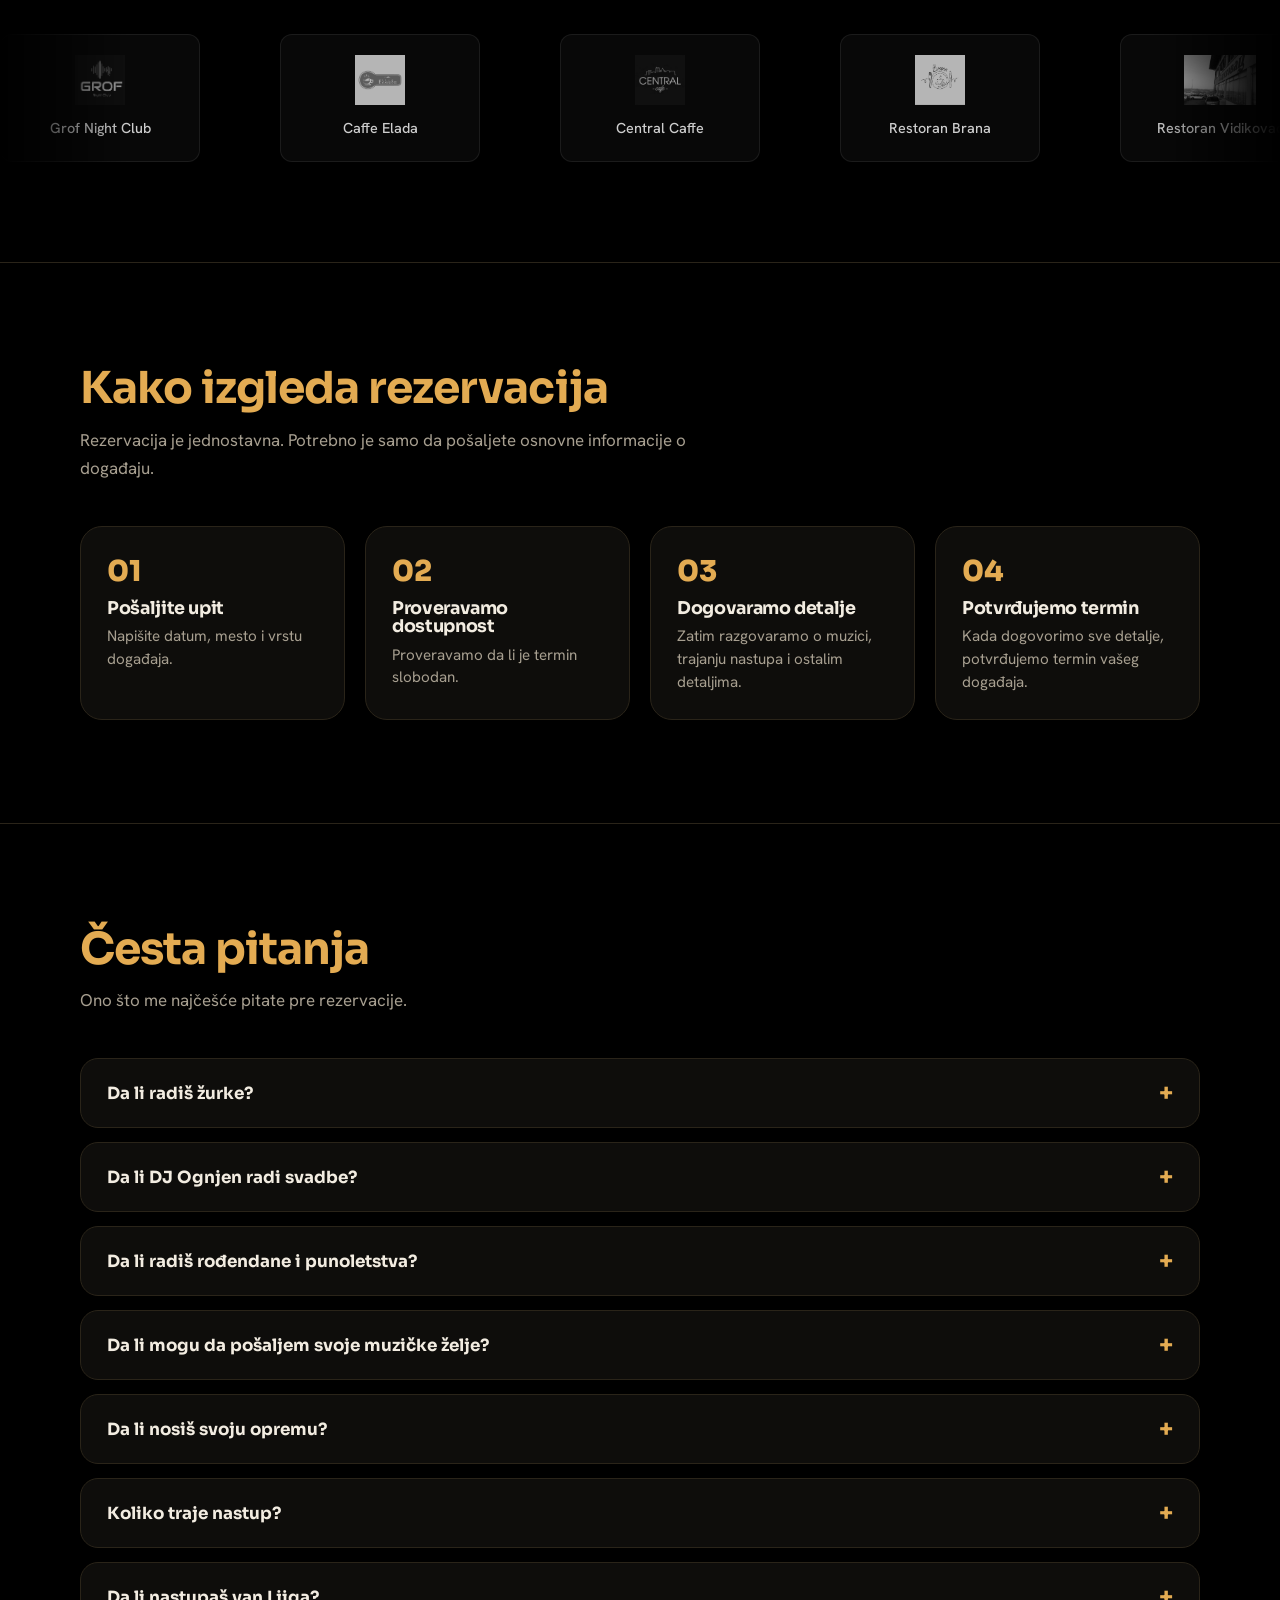
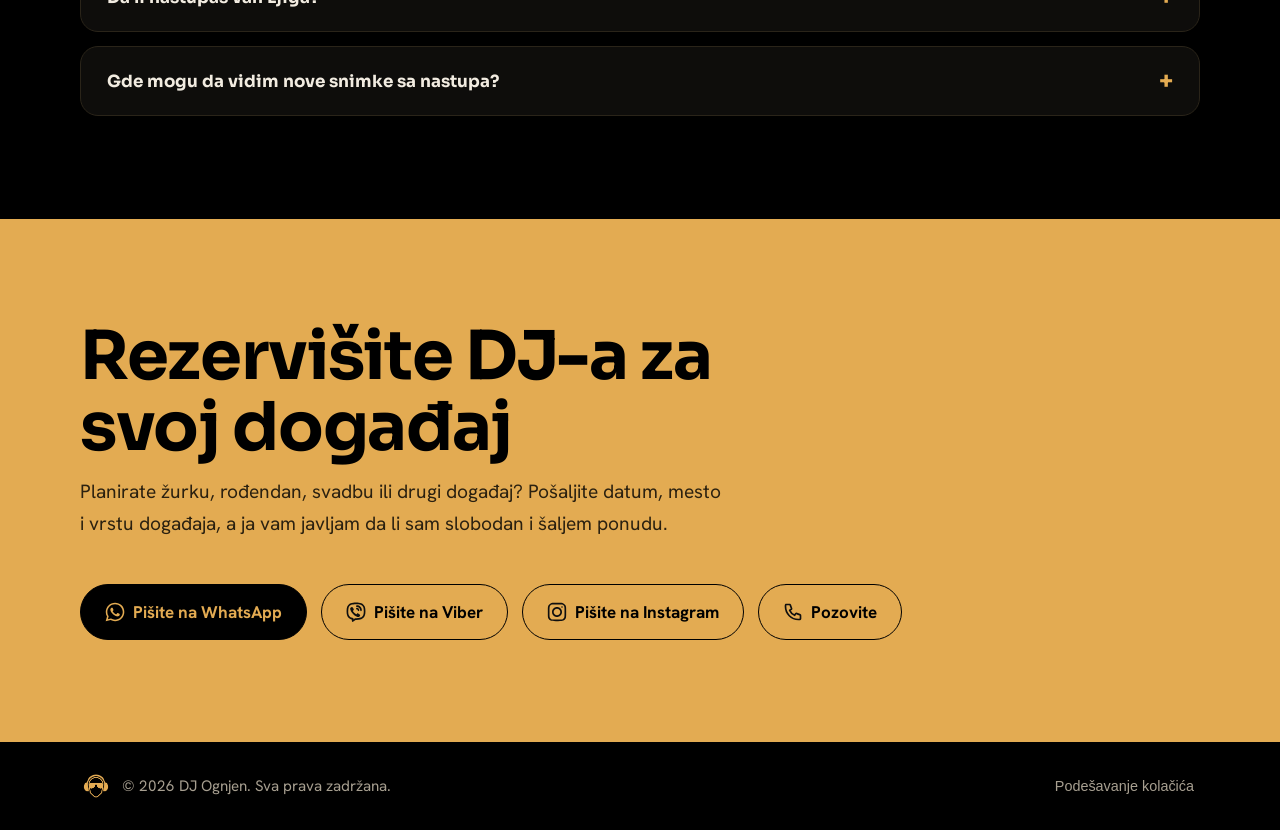
==== commit b1782893: "remove .html extensions" ====
--- a/index.html
+++ b/index.html
@@ -48,7 +48,7 @@
     <link rel="stylesheet" href="/css/consent.css">
 
     <link rel="preload" as="image" href="/img/logo.webp" fetchpriority="high">
-    <link rel="preload" as="image" href="/img/hero.webp" fetchpriority="high">
+    <link rel="preload" as="image" href="/img/hero-dj-za-proslave.webp" fetchpriority="high">
 
     <script type="application/ld+json">
     {
@@ -185,10 +185,13 @@
                 <span></span>
             </button>
             <nav aria-label="Glavna navigacija" id="main-nav">
+                <a class="brand mobile-brand" href="/" aria-label="DJ Ognjen, početna strana">
+                    <img src="/img/logo.webp" alt="DJ Ognjen logo: glava sa slušalicama i naočarima">DJ Ognjen
+                </a>
                 <a href="/" class="active">Početna</a>
-                <a href="/dj-za-zurke-i-klubove.html">DJ za žurke i klubove</a>
-                <a href="/dj-za-rodjendane.html">DJ za rođendane</a>
-                <a href="/dj-za-svadbe.html">DJ za svadbe</a>
+                <a href="/dj-za-zurke-i-klubove">DJ za žurke i klubove</a>
+                <a href="/dj-za-rodjendane">DJ za rođendane</a>
+                <a href="/dj-za-svadbe">DJ za svadbe</a>
                 <a class="btn solid sm" href="#kontakt" data-ga-event="nav_rezervisi_click"
                     data-ga-location="header">Rezervišite</a>
             </nav>
@@ -271,7 +274,7 @@
                             </div>
                         </details>
                         <div class="card-actions">
-                            <a class="btn ghost sm" href="/dj-za-zurke-i-klubove.html" data-ga-event="card_link_click"
+                            <a class="btn ghost sm" href="/dj-za-zurke-i-klubove" data-ga-event="card_link_click"
                                 data-ga-location="pocetna-kartice" data-ga-item="zurke_klubovi">DJ za žurke i
                                 klubove</a>
                         </div>
@@ -293,9 +296,9 @@
                             </div>
                         </details>
                         <div class="card-actions">
-                            <a class="btn ghost sm" href="/dj-za-rodjendane.html" data-ga-event="card_link_click"
+                            <a class="btn ghost sm" href="/dj-za-rodjendane" data-ga-event="card_link_click"
                                 data-ga-location="pocetna-kartice" data-ga-item="rodjendani">DJ za rođendane</a>
-                            <a class="btn ghost sm" href="/dj-za-svadbe.html" data-ga-event="card_link_click"
+                            <a class="btn ghost sm" href="/dj-za-svadbe" data-ga-event="card_link_click"
                                 data-ga-location="pocetna-kartice" data-ga-item="svadbe">DJ za svadbe</a>
                         </div>
                     </div>
--- a/css/style.css
+++ b/css/style.css
@@ -167,6 +167,10 @@
     display: none;
 }
 
+nav .brand.mobile-brand {
+    display: none;
+}
+
 @media (max-width: 860px) {
     .menu-toggle {
         display: block;
@@ -178,7 +182,7 @@
         left: 0;
         width: 100vw;
         height: 100vh;
-        background: rgba(0, 0, 0, 0.9);
+        background: rgba(0, 0, 0, 0.96);
         display: flex;
         flex-direction: column;
         justify-content: center;
@@ -210,6 +214,17 @@
     header nav .btn.sm {
         font-size: 1.1rem;
         padding: 12px 28px;
+    }
+
+    header nav .brand.mobile-brand {
+        display: flex !important;
+        font-size: 1.2rem;
+        margin-bottom: 48px;
+    }
+
+    header nav .brand.mobile-brand img {
+        width: 48px;
+        height: 48px;
     }
 }
 
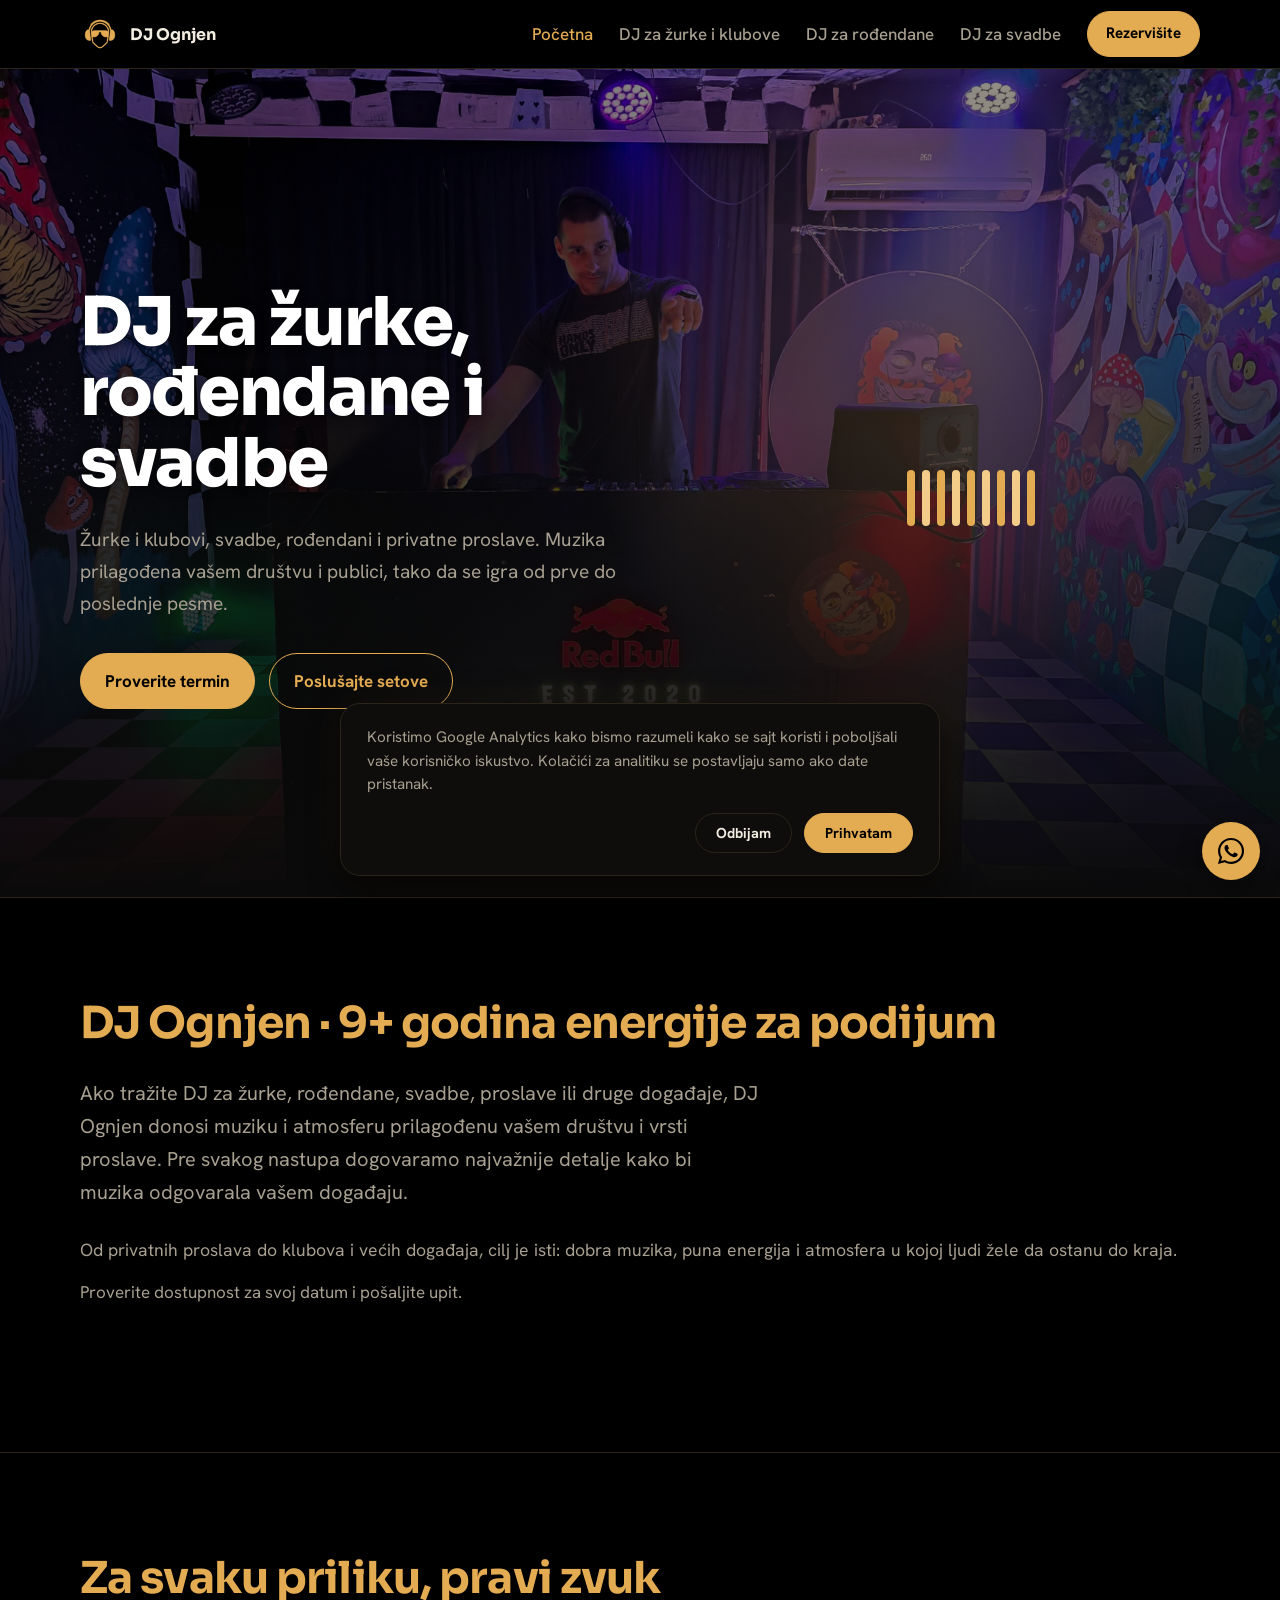
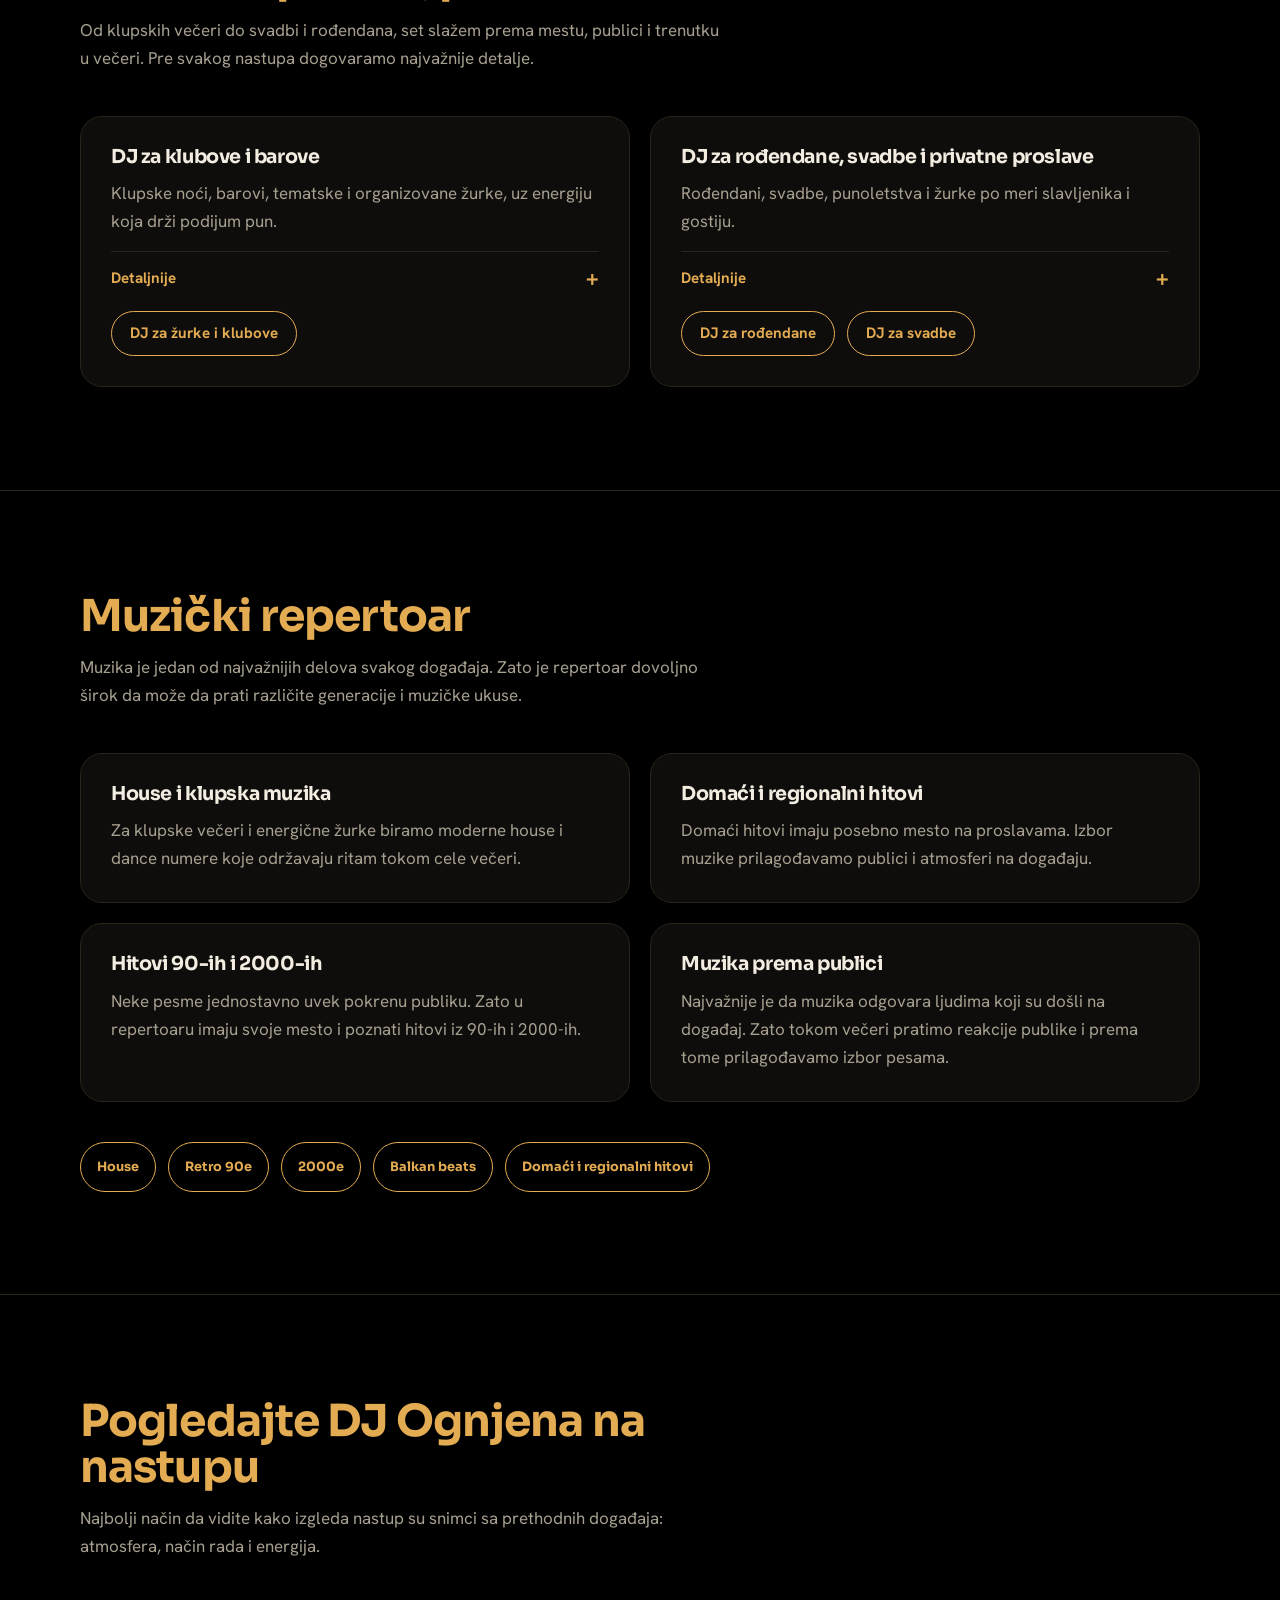
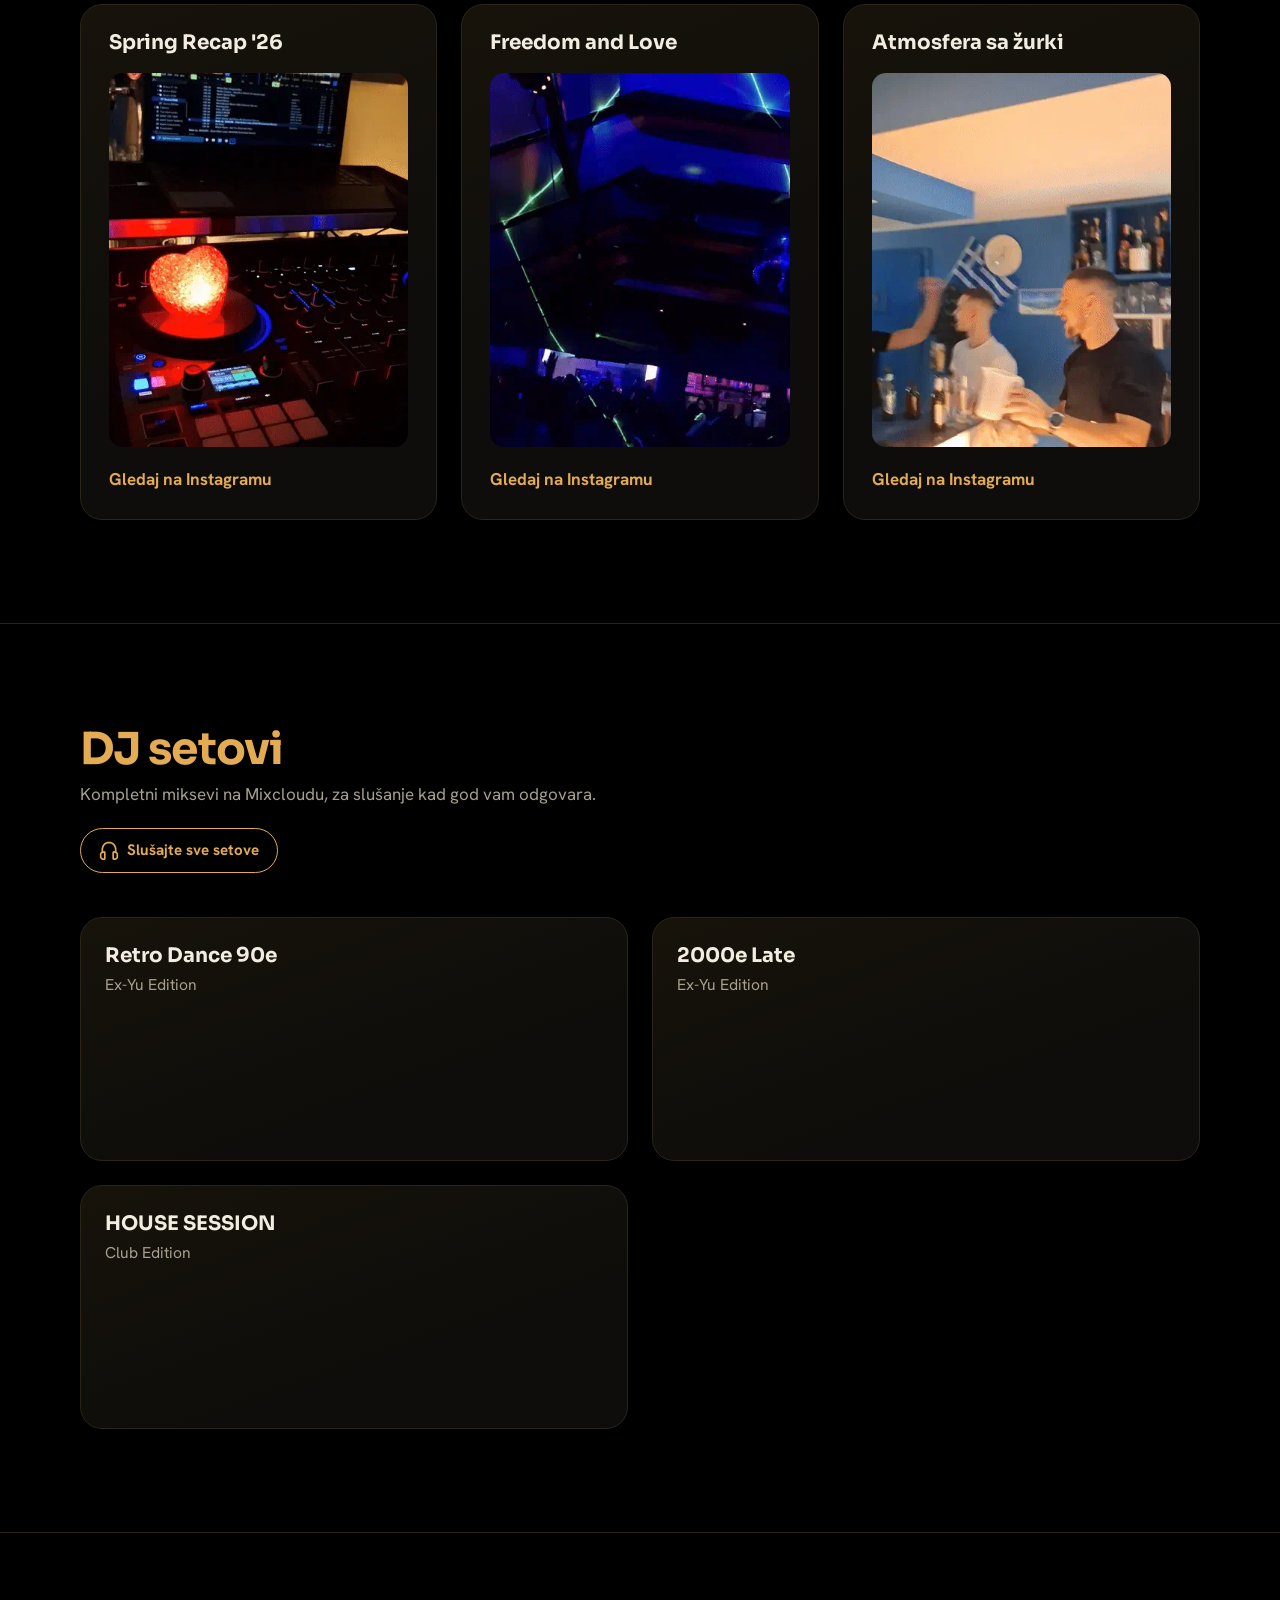
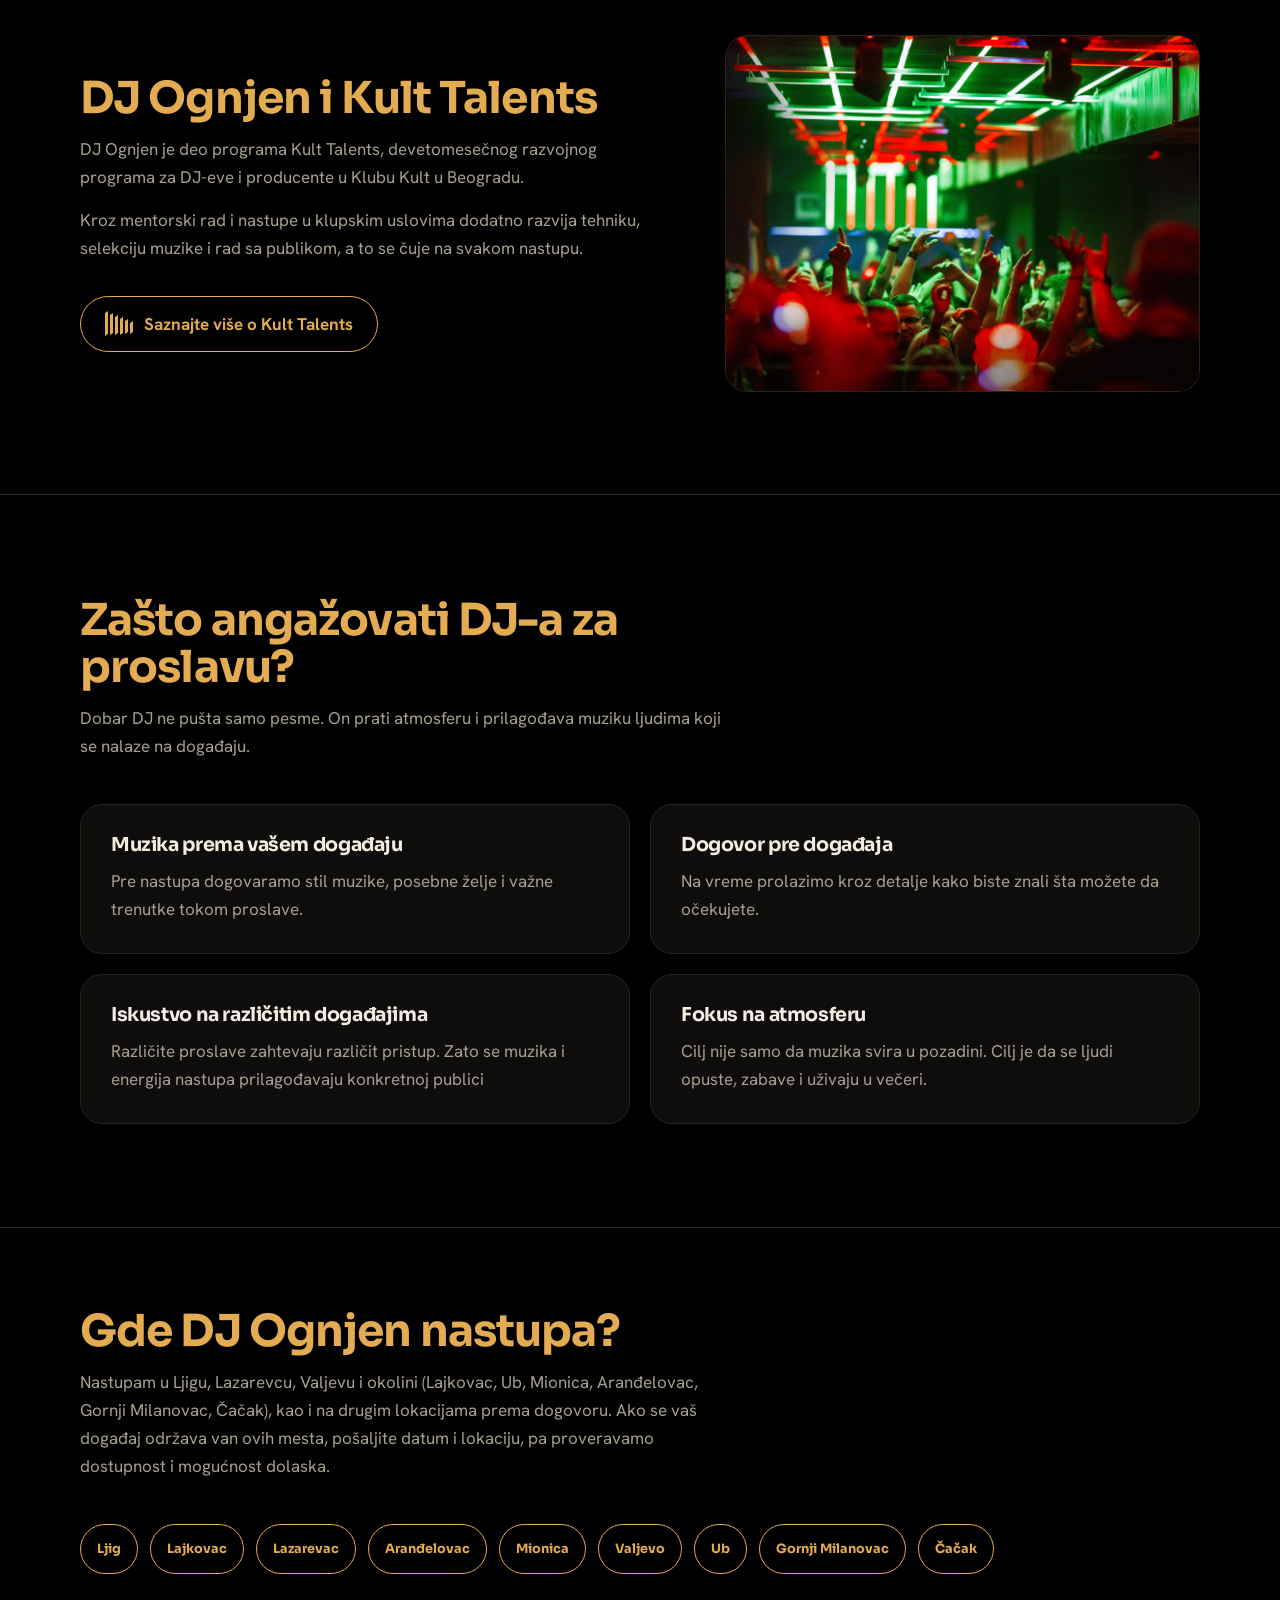
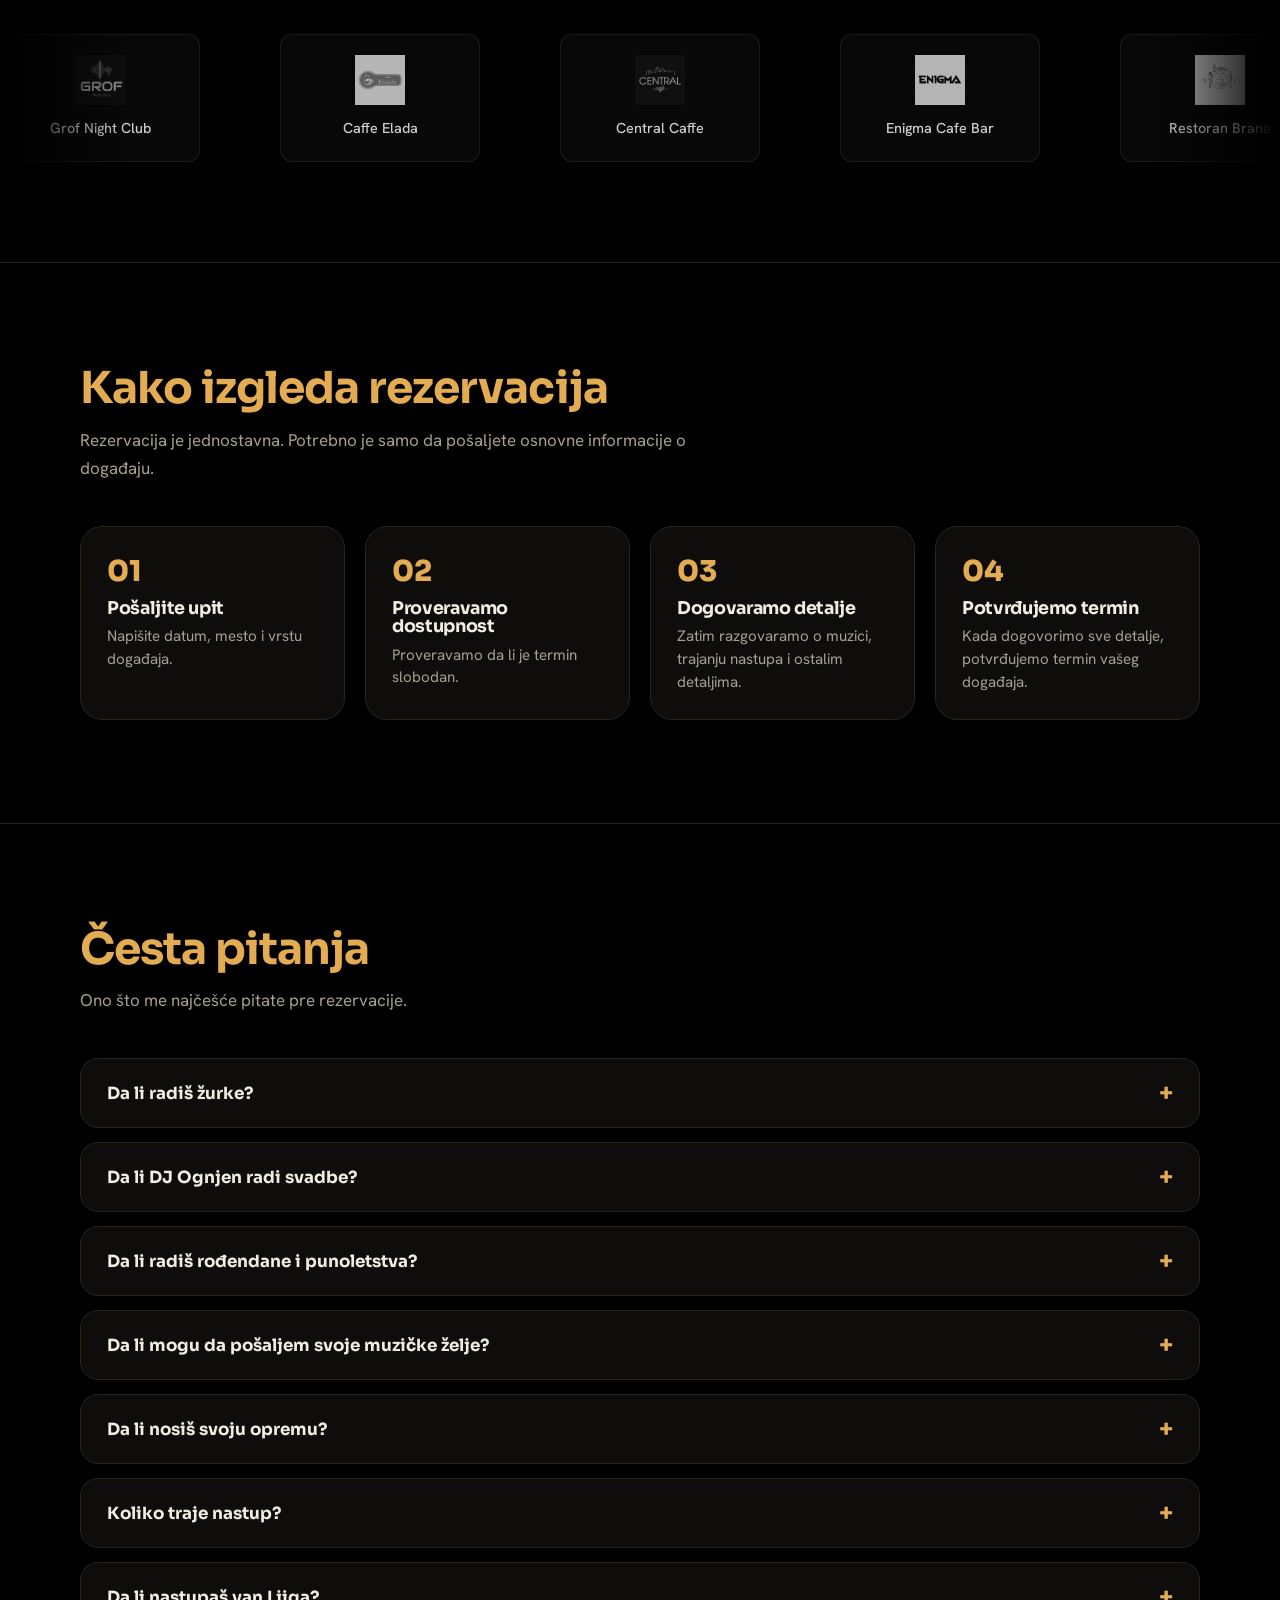
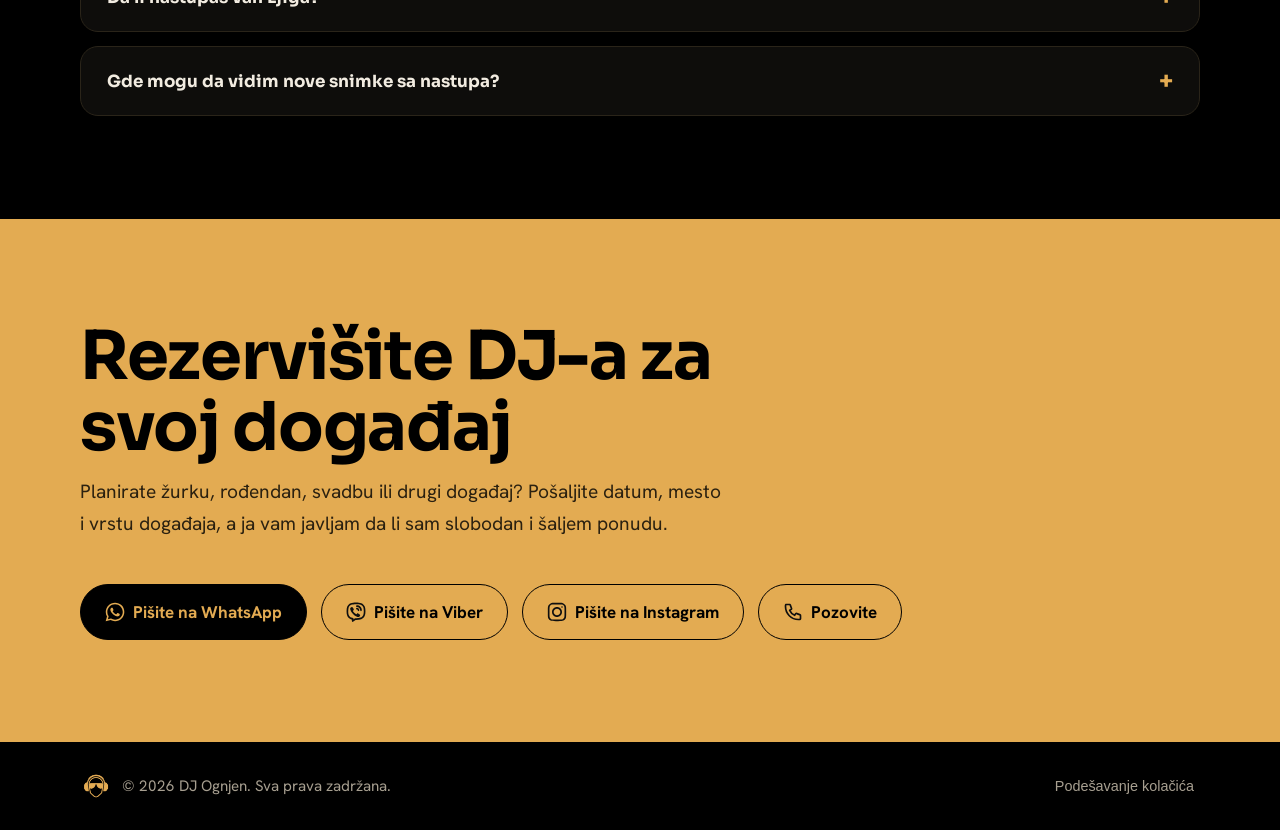
==== commit a672fdc7: "added smaller logo-120, iframe title missing and enigma cafe bar pancevo" ====
--- a/index.html
+++ b/index.html
@@ -47,7 +47,7 @@
     <link rel="stylesheet" href="/css/style.css">
     <link rel="stylesheet" href="/css/consent.css">
 
-    <link rel="preload" as="image" href="/img/logo.webp" fetchpriority="high">
+    <link rel="preload" as="image" href="/img/dj-ognjen-logo-120.webp" fetchpriority="high">
     <link rel="preload" as="image" href="/img/hero-dj-za-proslave.webp" fetchpriority="high">
 
     <script type="application/ld+json">
@@ -177,7 +177,7 @@
     <header>
         <div class="wrap bar">
             <a class="brand" href="/" aria-label="DJ Ognjen, početna strana">
-                <img src="/img/logo.webp" alt="DJ Ognjen logo: glava sa slušalicama i naočarima">DJ Ognjen
+                <img src="/img/dj-ognjen-logo-120.webp" alt="DJ Ognjen logo: glava sa slušalicama i naočarima">DJ Ognjen
             </a>
             <button class="menu-toggle" aria-label="Otvori meni">
                 <span></span>
@@ -186,7 +186,8 @@
             </button>
             <nav aria-label="Glavna navigacija" id="main-nav">
                 <a class="brand mobile-brand" href="/" aria-label="DJ Ognjen, početna strana">
-                    <img src="/img/logo.webp" alt="DJ Ognjen logo: glava sa slušalicama i naočarima">DJ Ognjen
+                    <img src="/img/dj-ognjen-logo-120.webp" alt="DJ Ognjen logo: glava sa slušalicama i naočarima">DJ
+                    Ognjen
                 </a>
                 <a href="/" class="active">Početna</a>
                 <a href="/dj-za-zurke-i-klubove">DJ za žurke i klubove</a>
@@ -421,10 +422,10 @@
                     </div>
                     <div class="set-embed">
                         <div class="set-embed-head"><b>HOUSE SESSION</b><br><small>Club Edition</small></div>
-                        <iframe width="100%" height="120"
+                        <iframe title="Mixcloud plejer: House Session Vol. 1"
                             src="https://player-widget.mixcloud.com/widget/iframe/?hide_cover=1&feed=%2Fdjognjen%2Fhouse-session-vol-1-club-edition-dj-ognjen-kulttalents%2F&utm_medium=share&utm_source=embed&utm_content=show&utm_term=VXNlcjoxNjQ0MDQzMg%3D%3D"
-                            loading="lazy"
-                            allow="encrypted-media; fullscreen; autoplay; idle-detection; web-share;"></iframe>
+                            loading="lazy" allow="encrypted-media; fullscreen; autoplay; idle-detection; web-share;">
+                        </iframe>
                     </div>
                 </div>
             </div>
@@ -539,6 +540,11 @@
                         <span>Central Caffe</span>
                     </div>
                     <div class="venue-card">
+                        <img src="/img/venues/enigma-cafe-bar-pancevo.webp.webp" alt="Enigma Cafe Bar" loading="lazy"
+                            width="160" height="80">
+                        <span>Enigma Cafe Bar</span>
+                    </div>
+                    <div class="venue-card">
                         <img src="/img/venues/restoran-brana-ljig.webp" alt="Restoran Brana Ljig" loading="lazy"
                             width="240" height="160">
                         <span>Restoran Brana</span>
@@ -582,6 +588,11 @@
                         <img src="/img/venues/central-caffe-lazarevac.webp" alt="Central Caffe" loading="lazy"
                             width="160" height="80">
                         <span>Central Caffe</span>
+                    </div>
+                    <div class="venue-card">
+                        <img src="/img/venues/enigma-cafe-bar-pancevo.webp.webp" alt="Enigma Cafe Bar" loading="lazy"
+                            width="160" height="80">
+                        <span>Enigma Cafe Bar</span>
                     </div>
                     <div class="venue-card" aria-hidden="true">
                         <img src="/img/venues/restoran-brana-ljig.webp" alt="Restoran Brana Ljig" loading="lazy"
@@ -769,7 +780,8 @@
         <div class="wrap">
             <div class="footer-left">
                 <span class="brand-mini">
-                    <img src="/img/logo.webp" alt="DJ Ognjen logo">&copy; 2026 DJ Ognjen. Sva prava zadržana.
+                    <img src="/img/dj-ognjen-logo-120.webp" alt="DJ Ognjen logo">&copy; 2026 DJ Ognjen. Sva prava
+                    zadržana.
                 </span>
             </div>
             <button type="button" data-cookie-settings
